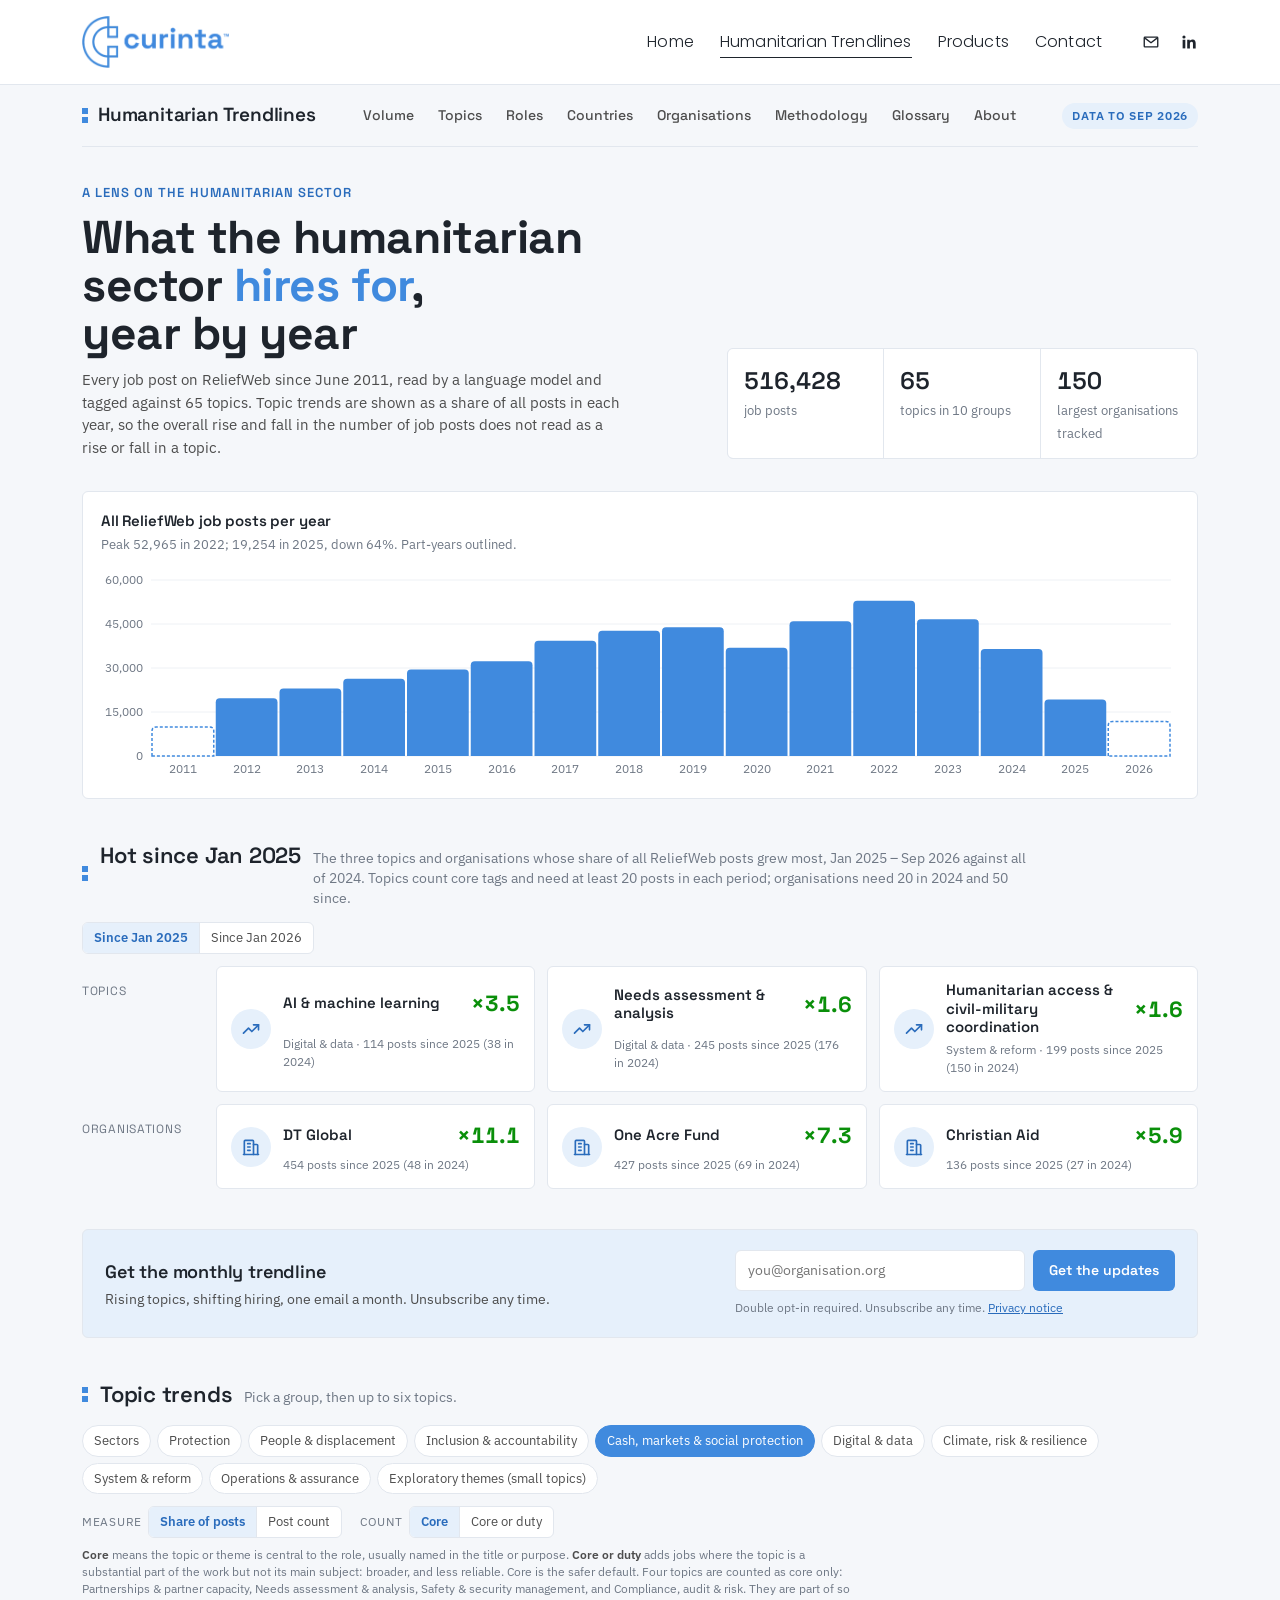
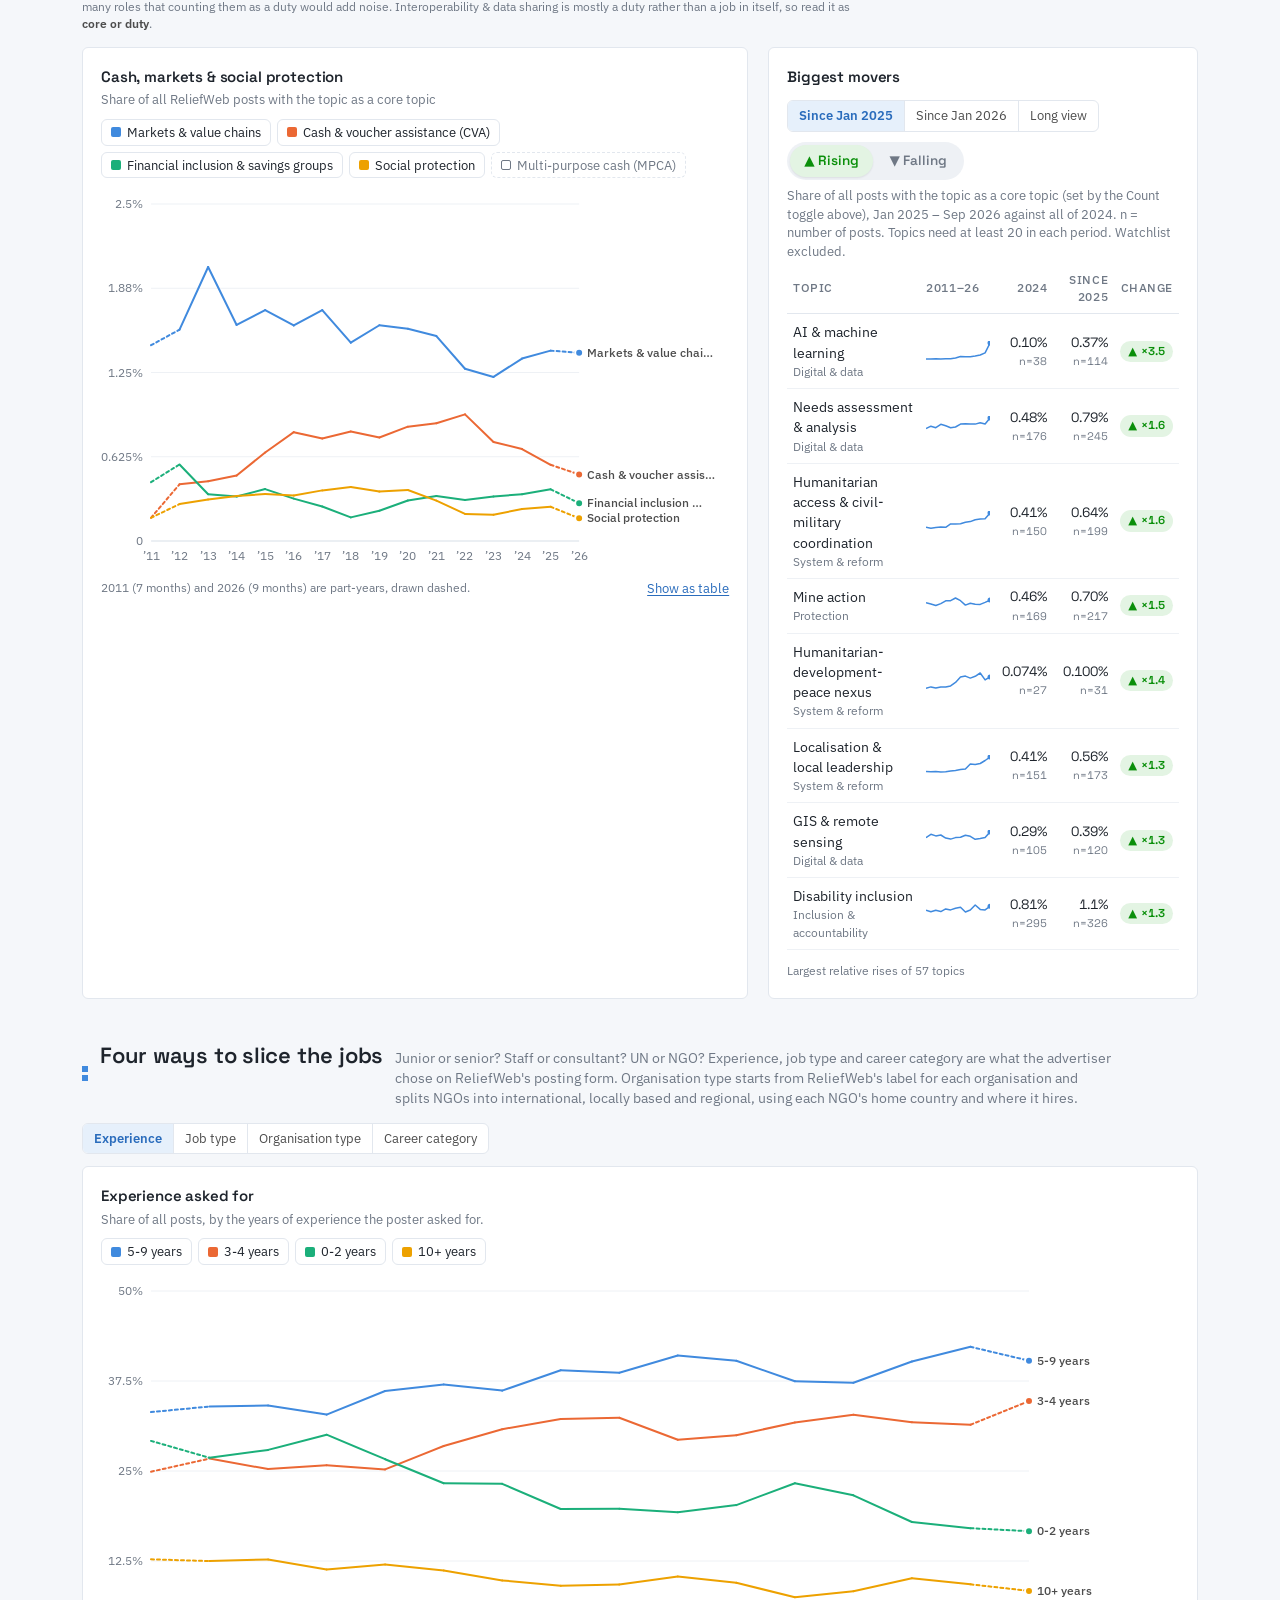
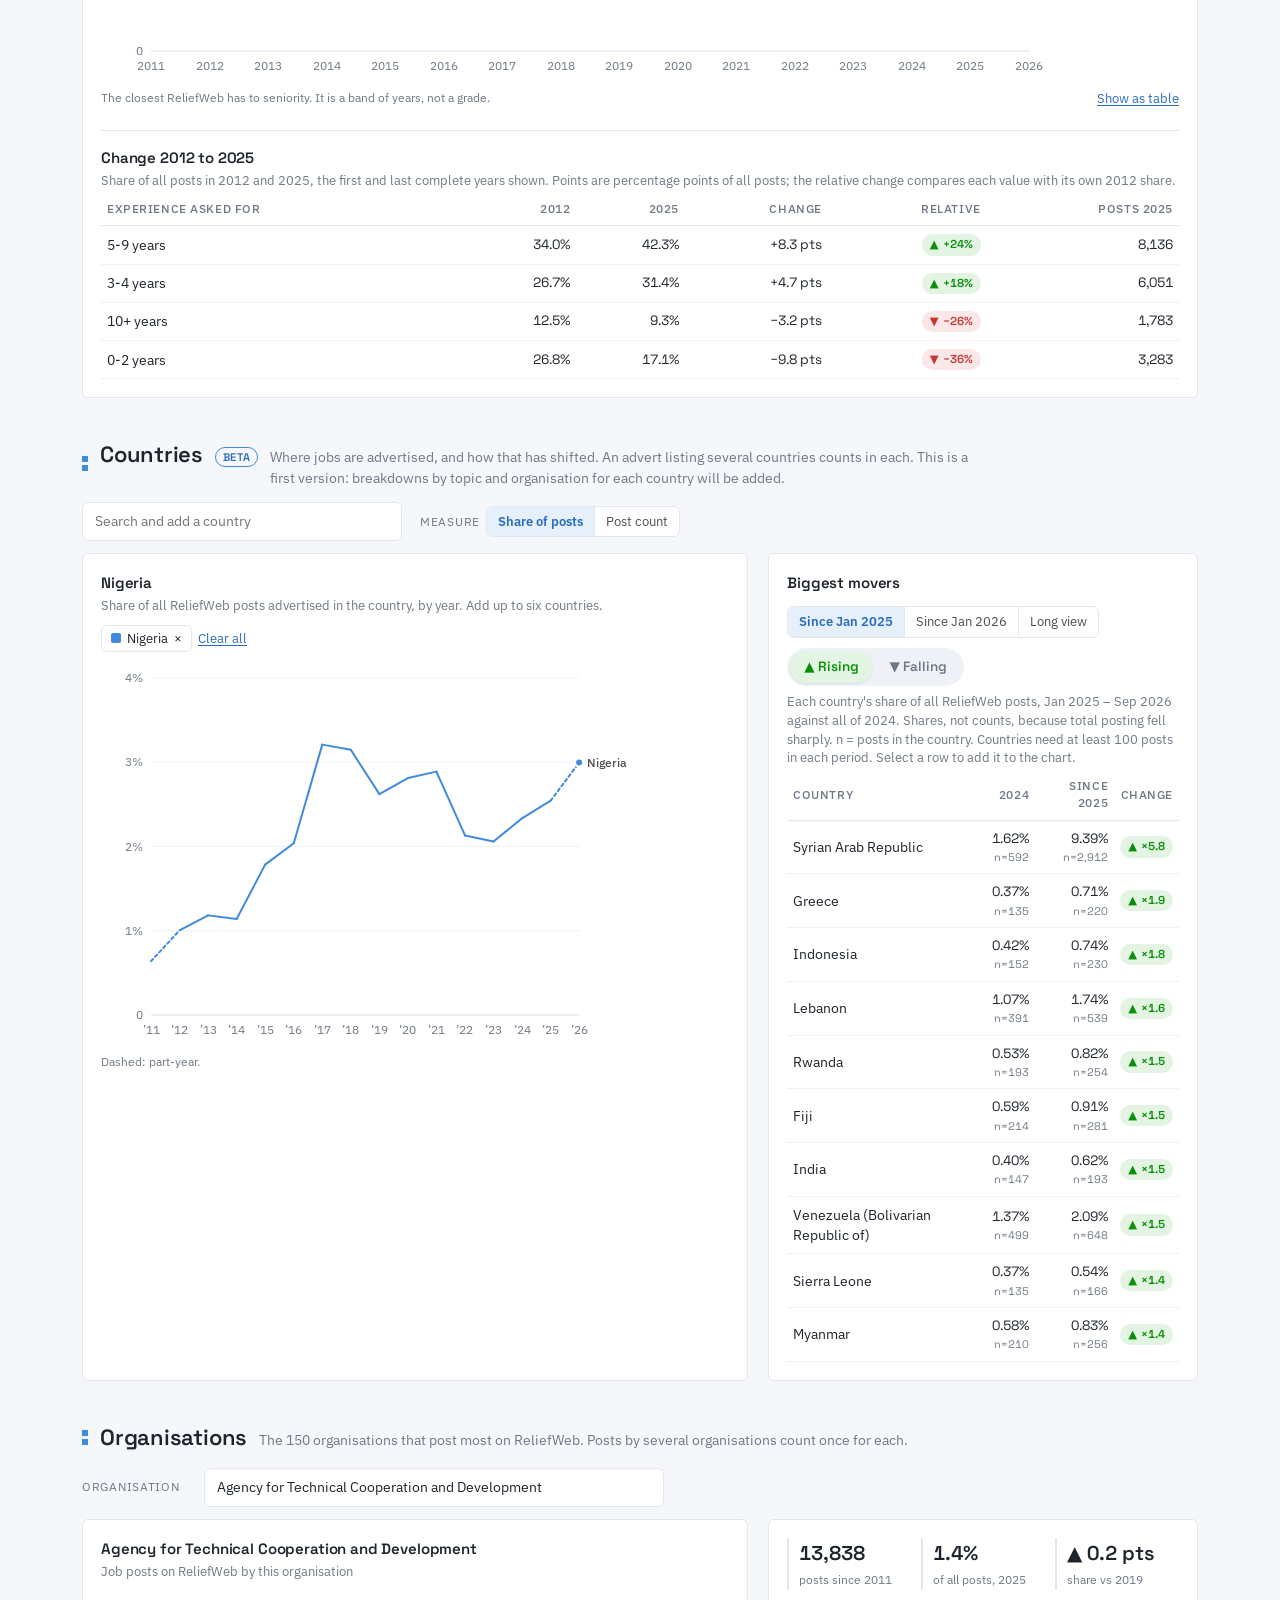
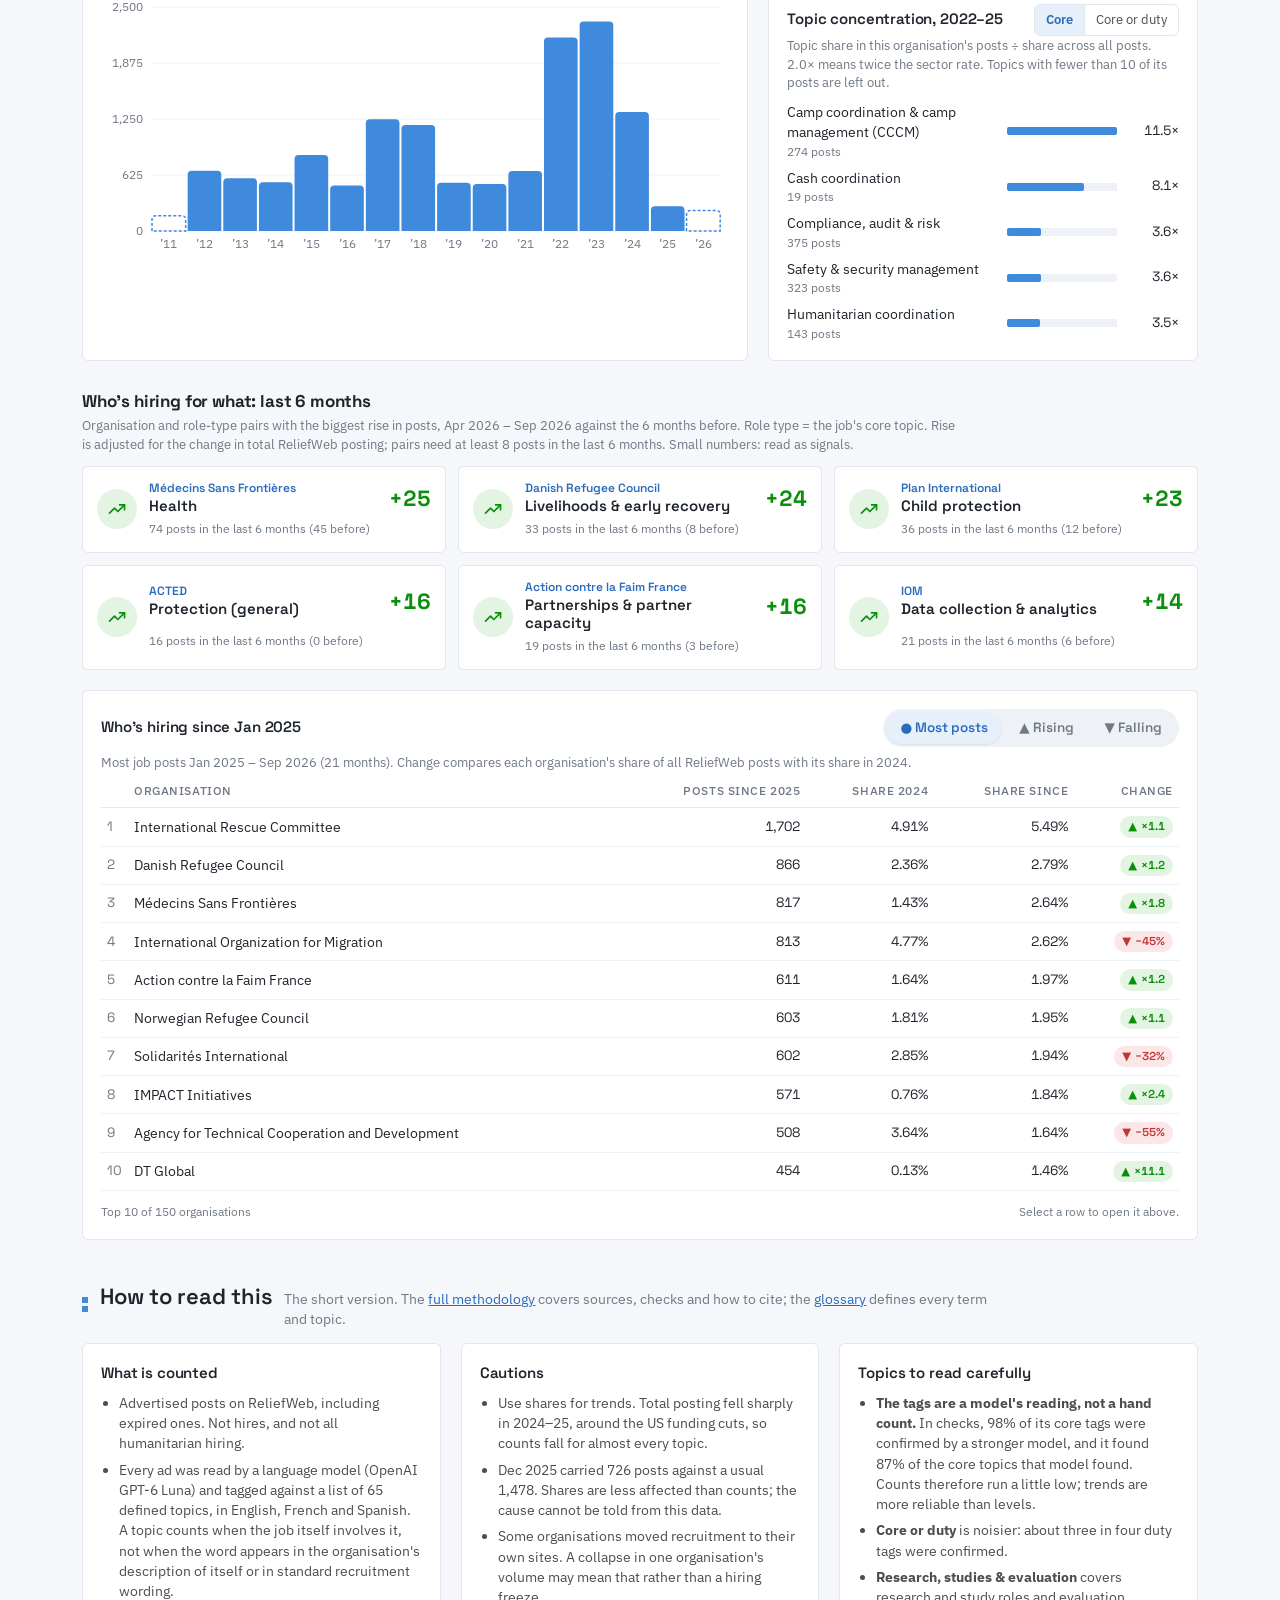
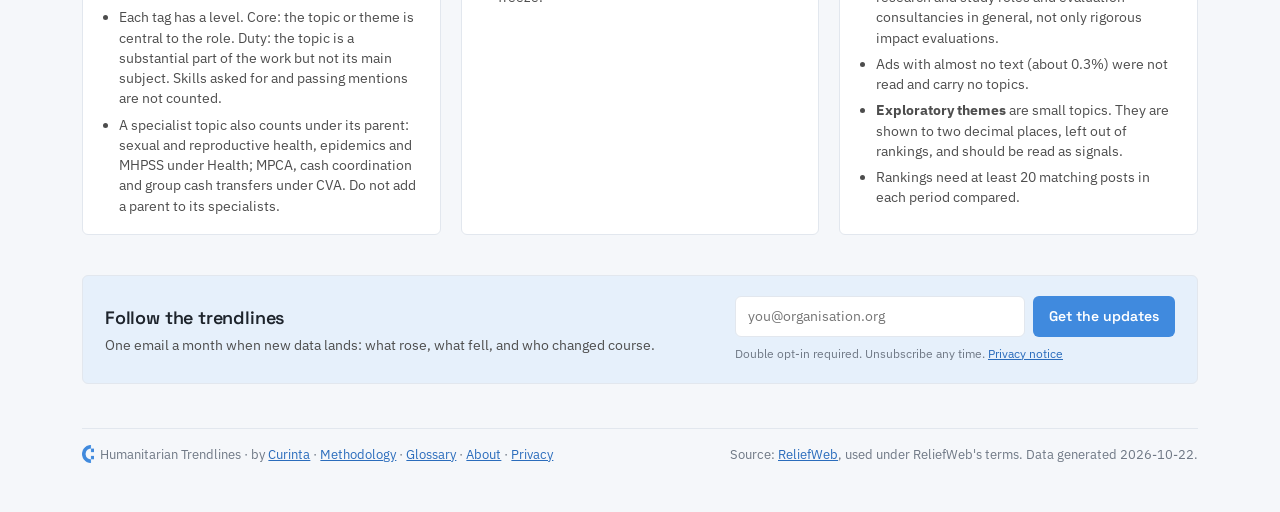
==== docs/index.html @ 29f92cd3 "Countries: searchable picker replaces dropdown" ====
<!doctype html>
<html lang="en">
<head>
<meta charset="utf-8">
<meta name="viewport" content="width=device-width,initial-scale=1,viewport-fit=cover">
<link rel="icon" type="image/png" href="[data-uri]">
<title>Humanitarian Trendlines · Curinta</title>
<meta name="description" content="A lens on the humanitarian sector: how its priorities shift over time, read from 516,000+ ReliefWeb job posts since 2011, tagged against 65 topics and tracked by organisation.">
<link rel="canonical" href="https://trendlines.curinta.com/">
<meta property="og:type" content="website">
<meta property="og:site_name" content="Curinta">
<meta property="og:url" content="https://trendlines.curinta.com/">
<meta property="og:title" content="Humanitarian Trendlines: a lens on the humanitarian sector">
<meta property="og:description" content="A lens on the humanitarian sector: how its priorities shift over time, read from 516,000+ ReliefWeb job posts since 2011, tagged against 65 topics and tracked by organisation.">
<meta property="og:image" content="https://trendlines.curinta.com/og-image.png?v=20261006-e20811">
<meta property="og:image:width" content="1200">
<meta property="og:image:height" content="627">
<meta property="og:image:alt" content="Bar chart of ReliefWeb job posts per year, 2012 to 2025, peaking at 53,000 in 2022, with 19,000 in 2025">
<meta name="twitter:card" content="summary_large_image">
<link rel="preconnect" href="https://fonts.googleapis.com">
<link rel="preconnect" href="https://fonts.gstatic.com" crossorigin>
<link rel="stylesheet" href="https://fonts.googleapis.com/css2?family=Space+Grotesk:wght@400;500;600;700&family=IBM+Plex+Sans:wght@400;500;600&family=Poppins:wght@300;400&display=swap">
<style>
/* Layout: brand bar → volume strip (all posts per year) → topic explorer (chart + movers) → organisation explorer → method & cautions. Curinta "pixel" squares mark sections. */
:root{
  --bg:#F5F7FA; --surface:#FFFFFF; --ink:#1E242C; --ink-2:#4D4D4D; --muted:#6F7885; --line:#E2E7EE; --grid:#EEF1F5;
  --accent:#408ADE; --accent-ink:#2A6CBC; --accent-soft:#E6F0FB;
  --s1:#408ADE; --s2:#eb6834; --s3:#1baf7a; --s4:#eda100; --s5:#e87ba4; --s6:#4a3aa7;
  --good:#0a8f0a; --good-soft:#E3F4E3; --bad:#c23636; --bad-soft:#FBE7E7; --warn:#a86b00; --warn-soft:#FCF1DC;
  --font-display:"Space Grotesk", "Segoe UI", system-ui, sans-serif;
  --font-body:"IBM Plex Sans", "Segoe UI", system-ui, sans-serif;
  --r:6px;
}
@media (prefers-color-scheme: dark){:root:not([data-theme="light"]){
  --bg:#0F1217; --surface:#161A21; --ink:#EEF2F7; --ink-2:#C2C8D1; --muted:#8B94A2; --line:#262C36; --grid:#1E232B;
  --accent:#4c95e6; --accent-ink:#7DB3EF; --accent-soft:#1A2A3F;
  --s1:#4c95e6; --s2:#d95926; --s3:#199e70; --s4:#c98500; --s5:#d55181; --s6:#9085e9;
  --good:#4cc24c; --good-soft:#15291A; --bad:#ec7676; --bad-soft:#2E1A1C; --warn:#e0a63a; --warn-soft:#2D2416;
  color-scheme:dark;}}
:root[data-theme="dark"]{
  --bg:#0F1217; --surface:#161A21; --ink:#EEF2F7; --ink-2:#C2C8D1; --muted:#8B94A2; --line:#262C36; --grid:#1E232B;
  --accent:#4c95e6; --accent-ink:#7DB3EF; --accent-soft:#1A2A3F;
  --s1:#4c95e6; --s2:#d95926; --s3:#199e70; --s4:#c98500; --s5:#d55181; --s6:#9085e9;
  --good:#4cc24c; --good-soft:#15291A; --bad:#ec7676; --bad-soft:#2E1A1C; --warn:#e0a63a; --warn-soft:#2D2416;
  color-scheme:dark;}

*{box-sizing:border-box}
body{margin:0;background:var(--bg);color:var(--ink);font-family:var(--font-body);font-size:15px;line-height:1.5}
.wrap{max-width:1180px;margin:0 auto;padding-inline:clamp(16px,3vw,32px);padding-block:0 48px}
h1,h2,h3{font-family:var(--font-display);text-wrap:balance;margin:0;letter-spacing:-.01em}
.num{font-family:var(--font-display);font-variant-numeric:tabular-nums}
button{font:inherit;color:inherit}
:focus-visible{outline:2px solid var(--accent);outline-offset:2px}

.brand{display:flex;align-items:center;justify-content:space-between;gap:16px;flex-wrap:wrap;padding-block:14px;border-bottom:1px solid var(--line)}
.brand img{height:42px;width:auto;display:block}
.brand nav{display:flex;gap:4px;flex-wrap:wrap}
.brand nav a{font-family:var(--font-display);font-weight:500;font-size:14px;color:var(--ink-2);text-decoration:none;padding:6px 10px;border-radius:var(--r)}
.brand nav a:hover{background:var(--accent-soft);color:var(--accent-ink)}
/* Curinta site banner: mirrors the curinta.com (Squarespace) header. Update links here if the Squarespace menu changes. */
.site{background:var(--surface);border-bottom:1px solid var(--line);position:relative;z-index:20}
.site-in{max-width:1180px;margin:0 auto;padding:16px clamp(16px,3vw,32px);display:flex;align-items:center;gap:24px}
.site-logo{display:block;flex:none}
.site-logo img{height:52px;width:auto;display:block}
.site-menu{margin-left:auto;display:flex;align-items:center;gap:40px}
.site-nav{display:flex;align-items:center;gap:26px;margin:0;padding:0;list-style:none}
.site-nav a,.site-dd>button{font-family:"Poppins","Segoe UI",system-ui,sans-serif;font-weight:300;font-size:16px;letter-spacing:.01em;color:var(--ink);text-decoration:none;background:none;border:0;padding:4px 0;cursor:pointer;line-height:1.4}
.site-nav a:hover,.site-dd>button:hover{opacity:.6}
.site-nav a[aria-current="page"]{border-bottom:1px solid currentColor}
.site-dd{position:relative}
.site-dd-menu{display:none;position:absolute;top:100%;left:50%;transform:translateX(-50%);margin:0;padding:12px 0 0;list-style:none;min-width:220px}
.site-dd-menu li{background:var(--surface);border:1px solid var(--line);border-radius:var(--r);box-shadow:0 8px 20px rgba(0,0,0,.08);padding:10px 16px;text-align:center}
.site-dd:hover .site-dd-menu,.site-dd:focus-within .site-dd-menu,.site-dd.open .site-dd-menu{display:block}
.site-social{display:flex;align-items:center;gap:20px}
.site-social a{display:block;color:var(--ink);line-height:0}
.site-social a:hover{opacity:.6}
.site-social svg{width:18px;height:18px;display:block}
.site-burger{display:none;margin-left:auto;background:none;border:0;padding:8px;cursor:pointer;color:var(--ink)}
.site-burger svg{width:26px;height:26px;display:block}
@media (max-width:900px){
  .site-logo img{height:42px}
  .site-burger{display:block}
  .site-menu{display:none;position:absolute;left:0;right:0;top:100%;background:var(--surface);border-bottom:1px solid var(--line);box-shadow:0 10px 20px rgba(0,0,0,.08);flex-direction:column;align-items:stretch;gap:18px;padding:16px 24px 24px}
  .site.open .site-menu{display:flex}
  .site-nav{flex-direction:column;align-items:flex-start;gap:14px}
  .site-nav a,.site-dd>button{font-size:20px}
  .site-dd-menu{display:block;position:static;transform:none;padding:8px 0 0 16px;min-width:0}
  .site-dd-menu li{background:none;border:0;box-shadow:none;padding:4px 0;text-align:left}
  .site-dd-menu a{font-size:17px}
}

/* Product strip under the banner */
.brand .prod{font-family:var(--font-display);font-weight:600;font-size:19px;color:var(--ink);letter-spacing:-.01em;text-decoration:none;display:flex;align-items:center;gap:10px}
.brand .prod .pix{flex:none}
.stamp{font-size:12px;font-weight:600;letter-spacing:.06em;text-transform:uppercase;color:var(--accent-ink);background:var(--accent-soft);padding:4px 10px;border-radius:999px}

.hero{display:grid;grid-template-columns:minmax(0,1.3fr) minmax(0,1fr);gap:32px;padding-block:36px 24px;align-items:end}
.hero h1{font-size:clamp(30px,4.4vw,46px);line-height:1.05;font-weight:700}
.hero h1 em{font-style:normal;color:var(--accent)}
.hero .eyebrow{margin:0 0 10px;font-family:var(--font-display);font-size:13px;font-weight:600;letter-spacing:.08em;text-transform:uppercase;color:var(--accent-ink)}
.hero p{color:var(--ink-2);max-width:60ch;margin:12px 0 0}
.facts{display:grid;grid-template-columns:repeat(3,minmax(0,1fr));gap:1px;background:var(--line);border:1px solid var(--line);border-radius:var(--r);overflow:hidden}
.facts div{background:var(--surface);padding:14px 16px}
.facts b{display:block;font-family:var(--font-display);font-size:24px;font-weight:600;font-variant-numeric:tabular-nums}
.facts span{font-size:12.5px;color:var(--muted)}

section.block{margin-top:40px}
.sec-head{display:flex;align-items:baseline;gap:12px;flex-wrap:wrap;margin-bottom:14px}
.sec-head h2{font-size:22px;font-weight:600}
.pix{display:inline-grid;grid-template-columns:6px;gap:3px;align-self:center}
.pix::before,.pix::after{content:"";width:6px;height:6px;background:var(--accent)}
.sec-head p{margin:0;color:var(--muted);font-size:13.5px;flex-basis:100%;max-width:90ch}
.sec-head p a{color:var(--accent-ink)}

.controls{display:flex;flex-wrap:wrap;gap:10px 18px;align-items:center;margin-bottom:12px}
.chips{display:flex;flex-wrap:wrap;gap:6px}
.chip{border:1px solid var(--line);background:var(--surface);padding:5px 11px;border-radius:999px;font-size:13px;cursor:pointer;color:var(--ink-2)}
.chip:hover{border-color:var(--accent)}
.chip[aria-pressed="true"]{background:var(--accent);border-color:var(--accent);color:#fff}
.tchips{display:flex;flex-wrap:wrap;gap:6px;margin-bottom:12px}
.tchip{display:inline-flex;align-items:center;gap:6px;border:1px dashed var(--line);background:transparent;padding:3px 9px;border-radius:var(--r);font-size:12.5px;cursor:pointer;color:var(--muted)}
.tchip i{width:10px;height:10px;border-radius:2px;border:1px solid var(--muted)}
.tchip[aria-pressed="true"]{border-style:solid;background:var(--surface);color:var(--ink)}
.tchip[aria-pressed="true"] i{border-color:transparent}
.tchip:disabled{cursor:not-allowed;opacity:.5}
.seg{display:inline-flex;border:1px solid var(--line);border-radius:var(--r);overflow:hidden;background:var(--surface)}
.seg button{border:0;background:transparent;padding:5px 11px;font-size:13px;cursor:pointer;color:var(--ink-2)}
.seg button+button{border-left:1px solid var(--line)}
.seg button[aria-pressed="true"]{background:var(--accent-soft);color:var(--accent-ink);font-weight:600}
.seg button:disabled{cursor:not-allowed;color:var(--muted);opacity:.6}
.ctl-label{font-size:12px;text-transform:uppercase;letter-spacing:.06em;color:var(--muted);margin-right:6px}
select{font:inherit;font-size:14px;padding:6px 10px;border:1px solid var(--line);border-radius:var(--r);background:var(--surface);color:var(--ink);max-width:100%}

.grid2{display:grid;grid-template-columns:minmax(0,1.55fr) minmax(0,1fr);gap:20px}
.panel{background:var(--surface);border:1px solid var(--line);border-radius:var(--r);padding:18px;min-width:0}
.panel h3{font-size:15px;font-weight:600;margin-bottom:2px}
.panel .sub{font-size:12.5px;color:var(--muted);margin:0 0 10px}
.chart{position:relative;width:100%}
.chart svg{display:block;width:100%;height:auto;overflow:visible}
.chart text{font-family:var(--font-body);font-size:11.5px;fill:var(--muted)}
.chart .lbl{font-size:12px;font-weight:500;fill:var(--ink-2)}
.tip{position:absolute;pointer-events:none;background:var(--surface);border:1px solid var(--line);box-shadow:0 6px 18px rgba(0,0,0,.12);border-radius:var(--r);padding:8px 10px;font-size:12.5px;min-width:160px;z-index:5}
.tip b{font-family:var(--font-display)}
.tip .row{display:flex;justify-content:space-between;gap:14px;font-variant-numeric:tabular-nums}
.tip .row i{display:inline-block;width:8px;height:8px;border-radius:50%;margin-right:6px}
.foot{display:flex;justify-content:space-between;gap:10px;flex-wrap:wrap;margin-top:12px;font-size:12px;color:var(--muted)}
.linkbtn{border:0;background:none;color:var(--accent-ink);cursor:pointer;padding:0;font-size:12.5px;text-decoration:underline;text-underline-offset:2px}

.mvhead{display:flex;justify-content:space-between;align-items:center;gap:10px;flex-wrap:wrap;margin-bottom:6px}
.dirseg{display:inline-flex;padding:3px;gap:3px;background:var(--grid);border-radius:999px}
.dirseg button{border:0;background:transparent;padding:6px 14px;border-radius:999px;font-family:var(--font-display);font-weight:600;font-size:13.5px;cursor:pointer;color:var(--muted)}
.dirseg button:hover{color:var(--ink)}
.dirseg button.up[aria-pressed="true"]{background:var(--good-soft);color:var(--good);box-shadow:0 1px 2px rgba(0,0,0,.08)}
.dirseg button.down[aria-pressed="true"]{background:var(--bad-soft);color:var(--bad);box-shadow:0 1px 2px rgba(0,0,0,.08)}
.dirseg button.top[aria-pressed="true"]{background:var(--accent-soft);color:var(--accent-ink);box-shadow:0 1px 2px rgba(0,0,0,.08)}
.orgmovers tbody tr{cursor:pointer}
.orgmovers tbody tr:hover td,.orgmovers tbody tr:focus-visible td{background:var(--accent-soft)}
.orgmovers td.rank{color:var(--muted);font-family:var(--font-display);width:2em}
.combo{position:relative;width:min(460px,100%)}
.combo input{width:100%;font:inherit;font-size:14px;padding:8px 12px;border:1px solid var(--line);border-radius:var(--r);background:var(--surface);color:var(--ink)}
.combo input:focus{border-color:var(--accent);outline:none;box-shadow:0 0 0 3px var(--accent-soft)}
.combo ul{position:absolute;z-index:20;left:0;right:0;top:calc(100% + 4px);margin:0;padding:4px;list-style:none;max-height:320px;overflow:auto;background:var(--surface);border:1px solid var(--line);border-radius:var(--r);box-shadow:0 8px 24px rgba(0,0,0,.14)}
.combo li{padding:6px 10px;border-radius:4px;cursor:pointer;font-size:14px;display:flex;justify-content:space-between;gap:12px}
.combo li small{color:var(--muted);font-variant-numeric:tabular-nums;white-space:nowrap}
.combo li[aria-selected="true"],.combo li:hover{background:var(--accent-soft);color:var(--accent-ink)}
.combo li.none{color:var(--muted);cursor:default;background:none}
.hotrow{display:grid;grid-template-columns:120px minmax(0,1fr);gap:14px;align-items:start;margin-bottom:12px}
.hotk{font-family:var(--font-display);font-size:12px;text-transform:uppercase;letter-spacing:.06em;color:var(--muted);padding-top:16px}
.cards{display:grid;grid-template-columns:repeat(3,minmax(0,1fr));gap:12px}
.card{display:grid;grid-template-columns:40px minmax(0,1fr) auto;gap:4px 12px;align-items:center;text-align:left;background:var(--surface);border:1px solid var(--line);border-radius:var(--r);padding:14px;cursor:pointer;font:inherit;color:inherit;min-width:0}
.card:hover{border-color:var(--accent)}
.card .ic{grid-row:span 2;width:40px;height:40px;border-radius:50%;background:var(--accent-soft);color:var(--accent-ink);display:grid;place-items:center}
.card .ic svg{width:20px;height:20px}
.card .nm{font-family:var(--font-display);font-weight:600;font-size:15px;line-height:1.25;min-width:0;overflow-wrap:anywhere}
.card .mt{grid-column:2/4;font-size:12px;color:var(--muted)}
.card .big{font-family:var(--font-display);font-weight:700;font-size:22px;color:var(--good);font-variant-numeric:tabular-nums;white-space:nowrap}
@media (max-width:860px){.cards{grid-template-columns:minmax(0,1fr)}.hotrow{grid-template-columns:minmax(0,1fr);gap:4px}.hotk{padding-top:0}}
.matchnote{margin:-4px 0 14px;font-size:12px;line-height:1.45;color:var(--muted);max-width:110ch}
.matchnote b{color:var(--ink-2);font-weight:600}
.rolesum{margin-top:22px;padding-top:16px;border-top:1px solid var(--line)}
.pill.flat{background:var(--grid);color:var(--muted)}
.soar{margin-top:28px}
.combos{grid-template-columns:repeat(3,minmax(0,1fr))}
.card .who{display:block;font-size:12px;font-weight:600;color:var(--accent-ink);text-transform:none;margin-bottom:1px}
.card .ic.combo{background:var(--good-soft);color:var(--good)}
.soarhead h3{font-size:17px;margin-bottom:2px}
.soarhead{margin-bottom:12px}
.soarhead .sub{margin:0;font-size:12.5px;color:var(--muted);max-width:110ch}
.movers{width:100%;border-collapse:collapse;font-size:13.5px}
.movers th{font-weight:500;font-size:11.5px;text-transform:uppercase;letter-spacing:.05em;color:var(--muted);text-align:left;padding:0 6px 8px;border-bottom:1px solid var(--line)}
.movers td{padding:8px 6px;border-bottom:1px solid var(--grid);vertical-align:middle}
.movers td.n{text-align:right;font-variant-numeric:tabular-nums;font-family:var(--font-display);white-space:nowrap}
.movers th.n{text-align:right}
.pill{display:inline-flex;align-items:center;gap:4px;font-size:11.5px;font-weight:600;padding:2px 8px;border-radius:999px;white-space:nowrap}
.pill.up{background:var(--good-soft);color:var(--good)}
.pill.down{background:var(--bad-soft);color:var(--bad)}
.flag{display:inline-block;font-size:10.5px;font-weight:600;color:var(--warn);border:1px solid currentColor;border-radius:3px;padding:0 4px;margin-left:6px;vertical-align:1px;text-transform:uppercase;letter-spacing:.04em}
.spark{display:block}
.tablewrap{overflow-x:auto}
.datatable{border-collapse:collapse;font-size:12.5px;margin-top:10px;font-variant-numeric:tabular-nums}
.datatable th,.datatable td{padding:4px 8px;border-bottom:1px solid var(--grid);text-align:right;white-space:nowrap}
.datatable th:first-child,.datatable td:first-child{text-align:left}

.orgstats{display:grid;grid-template-columns:repeat(3,minmax(0,1fr));gap:10px;margin-bottom:14px}
.orgstats div{border-left:2px solid var(--line);padding-left:10px}
.orgstats b{font-family:var(--font-display);font-size:20px;font-weight:600;font-variant-numeric:tabular-nums;display:block}
.orgstats span{font-size:12px;color:var(--muted)}
.tilt{list-style:none;margin:0;padding:0;display:grid;gap:8px}
.tilt li{display:grid;grid-template-columns:minmax(0,1fr) 110px 52px;gap:10px;align-items:center;font-size:13.5px}
.tilt small{display:block;color:var(--muted);font-size:11.5px}
.tilt .bar{height:8px;background:var(--grid);border-radius:2px;position:relative}
.tilt .bar span{position:absolute;inset:0 auto 0 0;background:var(--accent);border-radius:2px}
.empty{font-size:13px;color:var(--muted);padding:8px 0}
.note{margin-top:12px;padding:10px 12px;border-radius:var(--r);background:var(--warn-soft);color:var(--ink);font-size:13px}
.note b{color:var(--warn)}

.method{display:grid;grid-template-columns:repeat(3,minmax(0,1fr));gap:20px}
.method h3{font-size:15px;margin-bottom:8px}
.method ul{margin:0;padding-left:18px;color:var(--ink-2);font-size:13.5px;display:grid;gap:6px}
/* Monthly-update signup (posts to the MailerLite form "Trendlines signup") */
.signup{margin-top:40px;display:grid;grid-template-columns:minmax(0,1fr) minmax(0,440px);gap:14px 32px;align-items:center;background:var(--accent-soft);border:1px solid var(--line);border-radius:var(--r);padding:20px 22px}
.signup h3{font-size:18px;font-weight:600;margin-bottom:4px}
.signup p{margin:0;color:var(--ink-2);font-size:13.5px}
.signup form{display:flex;gap:8px}
.signup input[type=email]{flex:1;min-width:0;font:inherit;font-size:14px;padding:9px 12px;border:1px solid var(--line);border-radius:var(--r);background:var(--surface);color:var(--ink)}
.signup button{font-family:var(--font-display);font-weight:600;font-size:14px;padding:9px 16px;border:0;border-radius:var(--r);background:var(--accent);color:#fff;cursor:pointer;white-space:nowrap}
.signup button:hover{filter:brightness(1.08)}
.signup button[disabled]{opacity:.6;cursor:wait}
.signup .fine{font-size:12px;color:var(--muted);margin:8px 0 0}
.signup .fine a{color:var(--accent-ink)}
.signup .msg{font-size:13px;margin-top:8px}
.signup .msg:empty{display:none}
.signup .msg.ok{color:var(--good)}
.signup .msg.err{color:var(--bad)}
.signup .hp{position:absolute;left:-9999px;width:1px;height:1px;opacity:0}
.sr-only{position:absolute;width:1px;height:1px;padding:0;margin:-1px;overflow:hidden;clip:rect(0,0,0,0);border:0}
@media (max-width:760px){.signup{grid-template-columns:minmax(0,1fr)}.signup form{flex-wrap:wrap}.signup button{flex:1 0 100%}}

.colophon{margin-top:44px;padding-top:16px;border-top:1px solid var(--line);display:flex;justify-content:space-between;gap:12px;flex-wrap:wrap;font-size:12.5px;color:var(--muted)}
.colophon img{height:18px;vertical-align:-4px;margin-right:6px}
.colophon a{color:var(--accent-ink)}

@media (max-width:860px){.hero,.grid2,.method{grid-template-columns:minmax(0,1fr)}}
@media (max-width:480px){
  .facts{grid-template-columns:minmax(0,1fr)}
  .orgstats{grid-template-columns:minmax(0,1fr) minmax(0,1fr)}
  .tilt li{grid-template-columns:minmax(0,1fr) 64px 48px}
  .movers .hide-sm{display:none}
}
.nn{font-size:11px;color:var(--muted);font-weight:400}
.beta{font-size:11px;font-weight:600;letter-spacing:.06em;text-transform:uppercase;vertical-align:middle;padding:2px 7px;border-radius:999px;border:1px solid var(--accent);color:var(--accent-ink,var(--accent));margin-left:6px}
</style>
</head>
<body>
<header class="site" id="site">
  <div class="site-in">
    <a class="site-logo" href="https://www.curinta.com/"><img src="curinta-logo.png" alt="Curinta" width="317" height="112"></a>
    <button class="site-burger" type="button" aria-label="Menu" aria-expanded="false" aria-controls="siteMenu"><svg viewBox="0 0 24 24" fill="none" stroke="currentColor" stroke-width="1.6" stroke-linecap="round" aria-hidden="true"><path d="M4 7h16M4 12h16M4 17h16"/></svg></button>
    <div class="site-menu" id="siteMenu">
      <ul class="site-nav">
        <li><a href="https://www.curinta.com/">Home</a></li>
        <li><a href="https://trendlines.curinta.com/" aria-current="page">Humanitarian Trendlines</a></li>
        <li class="site-dd"><button type="button" aria-haspopup="true" aria-expanded="false">Products</button>
          <ul class="site-dd-menu"><li><a href="https://www.curinta.com/consultancy-services">Consultancy services</a></li></ul></li>
        <li><a href="https://www.curinta.com/contact">Contact</a></li>
      </ul>
      <div class="site-social">
        <a href="mailto:rorycrew@curinta.com" aria-label="Email Curinta"><svg viewBox="0 0 24 24" fill="none" stroke="currentColor" stroke-width="1.8" stroke-linejoin="round" aria-hidden="true"><rect x="3" y="5.5" width="18" height="13" rx="1"/><path d="M3.5 6.5 12 13l8.5-6.5"/></svg></a>
        <a href="https://www.linkedin.com/company/curinta" aria-label="Curinta on LinkedIn" target="_blank" rel="noopener"><svg viewBox="0 0 24 24" fill="currentColor" aria-hidden="true"><rect x="3.5" y="9" width="3.6" height="11.5"/><circle cx="5.3" cy="5.3" r="2.1"/><path d="M9.6 9h3.4v1.6c.5-.9 1.7-1.9 3.6-1.9 3.6 0 4.3 2.3 4.3 5.4v6.4h-3.6v-5.7c0-1.4 0-3.1-1.9-3.1s-2.2 1.5-2.2 3v5.8H9.6z"/></svg></a>
      </div>
    </div>
  </div>
</header>



<div class="wrap">
  <header class="brand">
    <a class="prod" href="#"><span class="pix" aria-hidden="true"></span>Humanitarian Trendlines</a>
    <nav aria-label="Sections"><a href="#volume">Volume</a><a href="#topics">Topics</a><a href="#roles">Roles</a><a href="#countries">Countries</a><a href="#orgs">Organisations</a><a href="methodology.html">Methodology</a><a href="glossary.html">Glossary</a><a href="about.html">About</a></nav>
    <span class="stamp" id="stamp">Data to Sep 2026</span>
  </header>

  <div class="hero">
    <div>
      <p class="eyebrow">A lens on the humanitarian sector</p>
      <h1>What the humanitarian sector <em>hires for</em>, year by year</h1>
      <p>Every job post on ReliefWeb since <span id="hStart">2011</span>, read by a language model and tagged against <span id="hTopics">65</span> topics. Topic trends are shown as a share of all posts in each year, so the overall rise and fall in the number of job posts does not read as a rise or fall in a topic.</p>
    </div>
    <div class="facts" aria-label="Dataset summary">
      <div><b id="fJobs">–</b><span>job posts</span></div>
      <div><b id="fTopics">–</b><span id="fGroups">topics</span></div>
      <div><b id="fOrgs">–</b><span>largest organisations tracked</span></div>
    </div>
  </div>

  <section class="block" id="volume" style="margin-top:8px">
    <div class="panel">
      <h3>All ReliefWeb job posts per year</h3>
      <p class="sub" id="volSub"></p>
      <div class="chart" id="volChart"></div>
    </div>
  </section>

  <section class="block" id="hot">
    <div class="sec-head"><span class="pix" aria-hidden="true"></span><h2>Hot <span class="recLab">since Jan 2025</span></h2>
      <p id="hotSub"></p></div>
    <div class="controls"><span class="seg" id="recSeg" aria-label="Period"><button type="button" data-r="2025-01">Since Jan 2025</button><button type="button" data-r="2026-01">Since Jan 2026</button></span></div>
    <div class="hotrow"><span class="hotk">Topics</span><div class="cards" id="hotTopics"></div></div>
    <div class="hotrow"><span class="hotk">Organisations</span><div class="cards" id="hotOrgs"></div></div>
  </section>

  <aside class="signup" aria-labelledby="suTitle1">
    <div><h3 id="suTitle1">Get the monthly trendline</h3><p>Rising topics, shifting hiring, one email a month. Unsubscribe any time.</p></div>
    <div>
      <form class="signup-form" novalidate>
        <label class="sr-only" for="suEmail1">Email address</label>
        <input id="suEmail1" type="email" name="email" placeholder="you@organisation.org" autocomplete="email" required>
        <input class="hp" type="text" name="website" tabindex="-1" autocomplete="off" aria-hidden="true">
        <button type="submit">Get the updates</button>
      </form>
      <p class="fine">Double opt-in required. Unsubscribe any time. <a href="https://www.curinta.com/privacy">Privacy notice</a></p>
      <p class="msg" role="status" aria-live="polite"></p>
    </div>
  </aside>

  <section class="block" id="topics">
    <div class="sec-head"><span class="pix" aria-hidden="true"></span><h2>Topic trends</h2>
      <p>Pick a group, then up to six topics.</p></div>
    <div class="controls"><div class="chips" id="groupChips" role="group" aria-label="Topic group"></div></div>
    <div class="controls">
      <span><span class="ctl-label">Measure</span><span class="seg" id="measureSeg">
        <button type="button" data-v="share">Share of posts</button><button type="button" data-v="count">Post count</button></span></span>
      <span><span class="ctl-label">Count</span><span class="seg" id="metricSeg">
        <button type="button" data-v="ti">Core</button><button type="button" data-v="an">Core or duty</button></span></span>
    </div>
    <p class="matchnote"><b>Core</b> means the topic or theme is central to the role, usually named in the title or purpose. <b>Core or duty</b> adds jobs where the topic is a substantial part of the work but not its main subject: broader, and less reliable. Core is the safer default. Four topics are counted as core only: Partnerships &amp; partner capacity, Needs assessment &amp; analysis, Safety &amp; security management, and Compliance, audit &amp; risk. They are part of so many roles that counting them as a duty would add noise. Interoperability &amp; data sharing is mostly a duty rather than a job in itself, so read it as <b>core or duty</b>.</p>
    <div class="grid2">
      <div class="panel">
        <h3 id="trendTitle"></h3>
        <p class="sub" id="trendSub"></p>
        <div class="tchips" id="topicChips" role="group" aria-label="Topics shown"></div>
        <div class="chart" id="trendChart"></div>
        <div class="foot"><span id="partNote">Part-years are drawn dashed.</span><button class="linkbtn" id="tableToggle" type="button">Show as table</button></div>
        <div class="tablewrap" id="trendTable" hidden></div>
      </div>
      <div class="panel">
        <div class="mvhead"><h3>Biggest movers</h3>
          <span class="seg" id="mpSeg" aria-label="Period"><button type="button" data-v="recent" data-r="2025-01">Since Jan 2025</button><button type="button" data-v="recent" data-r="2026-01">Since Jan 2026</button><button type="button" data-v="long" id="mpLong">Long view</button></span>
          <div class="dirseg" id="dirSeg" role="tablist" aria-label="Direction">
            <button type="button" role="tab" data-v="up" class="up"><span aria-hidden="true">▲</span> Rising</button><button type="button" role="tab" data-v="down" class="down"><span aria-hidden="true">▼</span> Falling</button>
          </div></div>
        <p class="sub" id="moverSub"></p>
        <div class="tablewrap"><table class="movers" id="movers"></table></div>
        <div class="foot"><span id="moverNote"></span></div>
      </div>
    </div>
  </section>

  <section class="block" id="roles">
    <div class="sec-head"><span class="pix" aria-hidden="true"></span><h2>Four ways to slice the jobs</h2>
      <p>Junior or senior? Staff or consultant? UN or NGO? Experience, job type and career category are what the advertiser chose on ReliefWeb's posting form. Organisation type starts from ReliefWeb's label for each organisation and splits NGOs into international, locally based and regional, using each NGO's home country and where it hires.</p></div>
    <div class="controls">
      <span class="seg" id="roleSeg" aria-label="Field">
        <button type="button" data-v="experience">Experience</button><button type="button" data-v="job_type">Job type</button><button type="button" data-v="org_type">Organisation type</button><button type="button" data-v="career_category">Career category</button></span>
    </div>
    <div class="panel">
      <h3 id="roleTitle"></h3>
      <p class="sub" id="roleSub"></p>
      <div class="tchips" id="roleChips" role="group" aria-label="Values shown"></div>
      <div class="chart" id="roleChart"></div>
      <div class="foot"><span id="roleNote"></span><button class="linkbtn" id="roleTableToggle" type="button">Show as table</button></div>
      <div class="tablewrap" id="roleTable" hidden></div>
      <div class="rolesum">
        <h3 id="roleSumTitle"></h3>
        <p class="sub" id="roleSumSub"></p>
        <div class="tablewrap"><table class="movers" id="roleSum"></table></div>
      </div>
    </div>
  </section>

  <section class="block" id="countries">
    <div class="sec-head"><span class="pix" aria-hidden="true"></span><h2>Countries <span class="beta">Beta</span></h2>
      <p>Where jobs are advertised, and how that has shifted. An advert listing several countries counts in each. This is a first version: breakdowns by topic and organisation for each country will be added.</p></div>
    <div class="controls">
      <div class="combo" style="width:min(320px,100%)"><label class="sr-only" for="ctySearch">Add a country</label>
        <input id="ctySearch" type="search" autocomplete="off" spellcheck="false" placeholder="Search and add a country" role="combobox" aria-expanded="false" aria-controls="ctyList" aria-autocomplete="list">
        <ul id="ctyList" role="listbox" hidden></ul></div>
      <span><span class="ctl-label">Measure</span><span class="seg" id="ctyMeasure"><button type="button" data-v="share">Share of posts</button><button type="button" data-v="count">Post count</button></span></span>
    </div>
    <div class="grid2">
      <div class="panel">
        <h3 id="ctyTitle"></h3>
        <p class="sub" id="ctySub"></p>
        <div class="tchips" id="ctyChips" role="group" aria-label="Countries shown"></div>
        <div class="chart" id="ctyChart"></div>
        <div class="foot"><span id="ctyNote"></span></div>
      </div>
      <div class="panel">
        <div class="mvhead"><h3>Biggest movers</h3>
          <span class="seg" id="ctyPer" aria-label="Period"><button type="button" data-v="2025-01">Since Jan 2025</button><button type="button" data-v="2026-01">Since Jan 2026</button><button type="button" data-v="long">Long view</button></span>
          <div class="dirseg" id="ctyDir" role="tablist" aria-label="Direction">
            <button type="button" role="tab" data-v="up" class="up"><span aria-hidden="true">▲</span> Rising</button><button type="button" role="tab" data-v="down" class="down"><span aria-hidden="true">▼</span> Falling</button>
          </div></div>
        <p class="sub" id="ctyRankSub"></p>
        <div class="tablewrap"><table class="movers" id="ctyRank"></table></div>
      </div>
    </div>
  </section>

  <section class="block" id="orgs">
    <div class="sec-head"><span class="pix" aria-hidden="true"></span><h2>Organisations</h2>
      <p>The <span id="nOrgs">150</span> organisations that post most on ReliefWeb. Posts by several organisations count once for each.</p></div>
    <div class="controls">
      <label class="ctl-label" for="orgSearch">Organisation</label>
      <div class="combo" id="orgCombo">
        <input id="orgSearch" type="search" autocomplete="off" spellcheck="false" placeholder="Search organisations" role="combobox" aria-expanded="false" aria-controls="orgList" aria-autocomplete="list">
        <ul id="orgList" role="listbox" hidden></ul>
      </div>
    </div>
    <div class="grid2">
      <div class="panel">
        <h3 id="orgTitle"></h3>
        <p class="sub">Job posts on ReliefWeb by this organisation</p>
        <div class="chart" id="orgChart"></div>
        <div class="note" id="orgNote" hidden></div>
      </div>
      <div class="panel">
        <div class="orgstats" id="orgStats"></div>
        <div style="display:flex;justify-content:space-between;align-items:baseline;gap:10px;flex-wrap:wrap">
          <h3>Topic concentration, <span class="p2lab">recent</span></h3>
          <span class="seg" id="tiltSeg"><button type="button" data-v="tt">Core</button><button type="button" data-v="ta">Core or duty</button></span>
        </div>
        <p class="sub">Topic share in this organisation's posts ÷ share across all posts. 2.0× means twice the sector rate. Topics with fewer than 10 of its posts are left out.</p>
        <ul class="tilt" id="tilt"></ul>
      </div>
    </div>
    <div class="soar">
      <div class="soarhead"><h3>Who's hiring for what: last 6 months</h3><p class="sub" id="soarSub"></p></div>
      <div class="cards combos" id="combos"></div>
    </div>
    <div class="panel" style="margin-top:20px">
      <div class="mvhead"><h3>Who's hiring <span id="omRecentLab">since 2025</span></h3>
        <div class="dirseg" id="orgDirSeg" role="tablist" aria-label="Ranking">
          <button type="button" role="tab" data-v="top" class="top"><span aria-hidden="true">●</span> Most posts</button><button type="button" role="tab" data-v="up" class="up"><span aria-hidden="true">▲</span> Rising</button><button type="button" role="tab" data-v="down" class="down"><span aria-hidden="true">▼</span> Falling</button>
        </div></div>
      <p class="sub" id="omSub"></p>
      <div class="tablewrap"><table class="movers orgmovers" id="orgMovers"></table></div>
      <div class="foot"><span id="omNote"></span><span>Select a row to open it above.</span></div>
    </div>
  </section>

  <section class="block" id="method">
    <div class="sec-head"><span class="pix" aria-hidden="true"></span><h2>How to read this</h2><p>The short version. The <a href="methodology.html">full methodology</a> covers sources, checks and how to cite; the <a href="glossary.html">glossary</a> defines every term and topic.</p></div>
    <div class="method">
      <div class="panel">
        <h3>What is counted</h3>
        <ul>
          <li>Advertised posts on ReliefWeb, including expired ones. Not hires, and not all humanitarian hiring.</li>
          <li>Every ad was read by a language model (OpenAI GPT-6 Luna) and tagged against a list of 65 defined topics, in English, French and Spanish. A topic counts when the job itself involves it, not when the word appears in the organisation's description of itself or in standard recruitment wording.</li>
          <li>Each tag has a level. Core: the topic or theme is central to the role. Duty: the topic is a substantial part of the work but not its main subject. Skills asked for and passing mentions are not counted.</li>
          <li>A specialist topic also counts under its parent: sexual and reproductive health, epidemics and MHPSS under Health; MPCA, cash coordination and group cash transfers under CVA. Do not add a parent to its specialists.</li>
        </ul>
      </div>
      <div class="panel">
        <h3>Cautions</h3>
        <ul>
          <li>Use shares for trends. Total posting fell sharply in 2024–25, around the US funding cuts, so counts fall for almost every topic.</li>
          <li id="gapNote">Unusually quiet months are flagged in the data. The cause cannot be told from this data.</li>
          <li>Some organisations moved recruitment to their own sites. A collapse in one organisation's volume may mean that rather than a hiring freeze.</li>
        </ul>
      </div>
      <div class="panel">
        <h3>Topics to read carefully</h3>
        <ul>
          <li><b>The tags are a model's reading, not a hand count.</b> In checks, 98% of its core tags were confirmed by a stronger model, and it found 87% of the core topics that model found. Counts therefore run a little low; trends are more reliable than levels.</li>
          <li><b>Core or duty</b> is noisier: about three in four duty tags were confirmed.</li>
          <li><b>Research, studies &amp; evaluation</b> covers research and study roles and evaluation consultancies in general, not only rigorous impact evaluations.</li>
          <li>Ads with almost no text (about 0.3%) were not read and carry no topics.</li>
          <li><b>Exploratory themes</b> are small topics. They are shown to two decimal places, left out of rankings, and should be read as signals.</li>
          <li>Rankings need at least 20 matching posts in each period compared.</li>
        </ul>
      </div>
    </div>
  </section>

  <aside class="signup" aria-labelledby="suTitle2">
    <div><h3 id="suTitle2">Follow the trendlines</h3><p>One email a month when new data lands: what rose, what fell, and who changed course.</p></div>
    <div>
      <form class="signup-form" novalidate>
        <label class="sr-only" for="suEmail2">Email address</label>
        <input id="suEmail2" type="email" name="email" placeholder="you@organisation.org" autocomplete="email" required>
        <input class="hp" type="text" name="website" tabindex="-1" autocomplete="off" aria-hidden="true">
        <button type="submit">Get the updates</button>
      </form>
      <p class="fine">Double opt-in required. Unsubscribe any time. <a href="https://www.curinta.com/privacy">Privacy notice</a></p>
      <p class="msg" role="status" aria-live="polite"></p>
    </div>
  </aside>

  <footer class="colophon">
    <span><img src="[data-uri]" alt="">Humanitarian Trendlines · by <a href="https://www.curinta.com/">Curinta</a> · <a href="methodology.html">Methodology</a> · <a href="glossary.html">Glossary</a> · <a href="about.html">About</a> · <a href="https://www.curinta.com/privacy">Privacy</a></span>
    <span>Source: <a href="https://reliefweb.int/jobs">ReliefWeb</a>, used under ReliefWeb's terms. <span id="genDate"></span></span>
  </footer>
</div>

<script src="data/data.js"></script>
<script>
(function(){
const RD=window.RW_DATA;
if(!RD){document.querySelector(".wrap").insertAdjacentHTML("afterbegin",'<p class="note" style="margin-top:20px"><b>No data found.</b> This page reads data/data.js. Run <code>python export.py</code> in the project folder, then reload.</p>');return;}
const D=adapt(RD), Y=D.years, T=D.total, M=D.months;
const PART=Y.map((y,i)=>M[i]<12);
const MON=["Jan","Feb","Mar","Apr","May","Jun","Jul","Aug","Sep","Oct","Nov","Dec"];
const REVIEW=new Set(["Health","Partnerships & capacity strengthening","Protection (general)","Resilience"]);
const EVENTS={"Cross-cutting & inclusion":{year:2018,label:"2018 · Oxfam Haiti"},"Donors & funding":{year:2025,label:"2025 · US funding cuts"}};
const LAST=Y.filter((y,i)=>M[i]===12).pop();
const P2=[LAST-3,LAST],P1=[LAST-10,LAST-7];
const pLab=p=>p[0]+"–"+String(p[1]).slice(2), pShort=p=>String(p[0]).slice(2)+"–"+String(p[1]).slice(2);
document.querySelectorAll(".p2lab").forEach(e=>e.textContent=pLab(P2));
let RECENT_START="2025-01";
const MO=D.mo.months;let rs,len,bs,BY,totRecent,totBase,R0,R1,B0,B1;
const mLab=m=>MON[+m.slice(5)-1]+" "+m.slice(0,4);
const sumM=(a,i,j)=>{let s=0;for(let k=i;k<j;k++)s+=a[k];return s;};
/* recent window: RECENT_START (a January) to the latest month, against the whole previous calendar year */
function setWindow(start){RECENT_START=start;rs=Math.max(0,MO.indexOf(start));len=MO.length-rs;bs=Math.max(0,rs-12);BY=MO[bs].slice(0,4);
  totRecent=sumM(D.mo.total,rs,MO.length);totBase=sumM(D.mo.total,bs,rs);
  R0=mLab(MO[rs]);R1=mLab(MO[MO.length-1]);B0=mLab(MO[bs]);B1=mLab(MO[rs-1]);
  document.querySelectorAll("h2 .recLab").forEach(e=>e.textContent="since "+R0);
  for(const o of D.orgs){o.rec=sumM(o.m,rs,MO.length);o.base=sumM(o.m,bs,rs);o.shR=100*o.rec/totRecent;o.shB=100*o.base/totBase;o.ratio=o.base?o.shR/o.shB:Infinity;}
  document.querySelectorAll("#recSeg button").forEach(b=>b.setAttribute("aria-pressed",b.dataset.r===start));}
document.getElementById("mpLong").textContent="Long view";
/* topic change since the recent start: share of posts, recent window vs same length before */
function topicRecent(t,k){const a=sumM(t[k==="ti"?"mti":"man"],bs,rs),b=sumM(t[k==="ti"?"mti":"man"],rs,MO.length);return {nA:a,nB:b,a:100*a/totBase,b:100*b/totRecent};}
const GROUPS=[];const byG={};
D.topics.forEach(t=>{if(!byG[t.g]){byG[t.g]=[];GROUPS.push(t.g);}byG[t.g].push(t);});
const isWatch=g=>g.startsWith("Exploratory")||g.startsWith("Watch");
GROUPS.sort((a,b)=>(isWatch(a)?1:0)-(isWatch(b)?1:0));
const css=v=>getComputedStyle(document.documentElement).getPropertyValue(v).trim();
const SLOTS=["--s1","--s2","--s3","--s4","--s5","--s6"];
const fmtN=v=>Math.round(v).toLocaleString("en-GB");
const fmtS=v=>v>=1?v.toFixed(1)+"%":v>=0.1?v.toFixed(2)+"%":v.toFixed(3)+"%";
const yi=y=>Y.indexOf(y);
function sumR(a,p){let s=0;for(let y=p[0];y<=p[1];y++)s+=a[yi(y)];return s;}
function share(t,k,p){return 100*sumR(t[k],p)/sumR(T,p);}
function niceMax(m){if(m<=0)return 1;const p=Math.pow(10,Math.floor(Math.log10(m)));const n=m/p;for(const c of [1,2,2.5,3,4,5,6,8,10])if(n<=c)return c*p;return 10*p;}
const NS="http://www.w3.org/2000/svg";
function el(tag,a,parent){const e=document.createElementNS(NS,tag);for(const k in a)e.setAttribute(k,a[k]);if(parent)parent.appendChild(e);return e;}
const yLab=(i,W)=>W<900?"’"+String(Y[i]).slice(2):String(Y[i]);
const showTick=(i,W)=>W>=560||i%2===0;

/* state */
function defaultSel(g){return byG[g].slice().sort((a,b)=>sumR(b.ti,P2)-sumR(a.ti,P2)).slice(0,isWatch(g)?5:4).map(t=>t.t);}
let st={g:GROUPS.indexOf("Cash, markets & social protection"),measure:"share",metric:"ti",sel:{},table:false,falling:false,org:0,tilt:"tt"};
if(st.g<0)st.g=0;
try{const s=JSON.parse(localStorage.getItem("tv3")||"{}");Object.assign(st,s.st||{});st.table=false;}catch(e){}
function save(){try{localStorage.setItem("tv3",JSON.stringify({st:{g:st.g,measure:st.measure,metric:st.metric,sel:st.sel,org:st.org,orgSet:st.orgSet,role:st.role,rsel:st.rsel,rselV:st.rselV,mp:st.mp,omMode:st.omMode,tilt:st.tilt,rec:st.rec,ctySel:st.ctySel,ctyM:st.ctyM,ctyP:st.ctyP,ctyDown:st.ctyDown}}));}catch(e){}}
function selOf(g){let s=st.sel[g];if(!s||!s.length||s.some(x=>!x||!byG[g].some(t=>t.t===x)&&x!==null))s=st.sel[g]=defaultSel(g).map(x=>x);return s;}
/* selection stored as slot array: index = colour slot */
function slotsOf(g){let s=st.sel[g];if(!Array.isArray(s)||s.length!==6){const d=defaultSel(g);s=st.sel[g]=[0,1,2,3,4,5].map(i=>d[i]||null);}return s;}

/* header facts */
document.getElementById("fJobs").textContent=fmtN(D.meta.total_jobs);
const nG=new Set(D.topics.map(t=>t.g)).size;
document.getElementById("fTopics").textContent=D.topics.length;document.getElementById("hTopics").textContent=D.topics.length;
document.getElementById("fGroups").textContent="topics in "+nG+" groups";
document.getElementById("fOrgs").textContent=D.orgs.length;document.getElementById("nOrgs").textContent=D.orgs.length;
const fm=D.meta.first_month.split("-");document.getElementById("hStart").textContent=["January","February","March","April","May","June","July","August","September","October","November","December"][+fm[1]-1]+" "+fm[0];
document.getElementById("partNote").textContent=Y.map((y,i)=>PART[i]?`${y} (${M[i]} months)`:null).filter(Boolean).join(" and ")+" "+(PART.filter(Boolean).length>1?"are part-years":"is a part-year")+", drawn dashed.";
const gaps=D.meta.possible_gaps||[];if(gaps.length)document.getElementById("gapNote").textContent=gaps.map(g=>`${MON[+g.month.slice(5)-1]} ${g.month.slice(0,4)} carried ${fmtN(g.jobs)} posts against a usual ${fmtN(g.neighbour_median)}.`).join(" ")+" Shares are less affected than counts; the cause cannot be told from this data.";
const lm=D.meta.last_month.split("-");
document.getElementById("stamp").textContent="Data to "+MON[+lm[1]-1]+" "+lm[0];
document.getElementById("genDate").textContent="Data generated "+D.meta.generated+".";

/* generic tooltip placement */
function placeTip(tip,svg,W,H,x,y){const r=svg.getBoundingClientRect();tip.hidden=false;const px=x*r.width/W,tw=tip.offsetWidth;let l=px+12;if(l+tw>r.width)l=px-tw-12;tip.style.left=Math.max(0,l)+"px";tip.style.top=Math.max(0,y*r.height/H-tip.offsetHeight/2)+"px";}

/* bar chart (volume + org) */
function bars(host,vals,opts){
  host.innerHTML="";const W=Math.max(300,host.clientWidth),H=opts.h(W);const m={t:16,r:8,b:24,l:50};
  const svg=el("svg",{viewBox:`0 0 ${W} ${H}`,role:"img","aria-label":opts.aria},host);
  const max=niceMax(Math.max(...vals,1));const y=v=>H-m.b-(H-m.t-m.b)*v/max;const bw=(W-m.l-m.r)/vals.length;
  for(let k=0;k<=4;k++){const v=max*k/4;el("line",{x1:m.l,x2:W-m.r,y1:y(v),y2:y(v),stroke:css("--grid")},svg);el("text",{x:m.l-8,y:y(v)+4,"text-anchor":"end"},svg).textContent=fmtN(v);}
  const tip=document.createElement("div");tip.className="tip";tip.hidden=true;host.appendChild(tip);
  const col=css("--accent"),surf=css("--surface");
  vals.forEach((v,i)=>{const x=m.l+i*bw+1,w=Math.max(1,bw-2),top=y(v),h=H-m.b-top,r=Math.max(0,Math.min(4,w/2,h));
    const d=`M${x},${H-m.b}V${top+r}Q${x},${top} ${x+r},${top}H${x+w-r}Q${x+w},${top} ${x+w},${top+r}V${H-m.b}Z`;
    if(PART[i])el("path",{d,fill:surf,stroke:col,"stroke-width":1.5,"stroke-dasharray":"3 2"},svg);else el("path",{d,fill:col},svg);
    if(showTick(i,W))el("text",{x:x+w/2,y:H-7,"text-anchor":"middle"},svg).textContent=yLab(i,W);
    const hit=el("rect",{x:m.l+i*bw,y:m.t,width:bw,height:H-m.t-m.b,fill:"transparent"},svg);
    const show=()=>{tip.innerHTML=opts.tip(i);placeTip(tip,svg,W,H,x+w/2,Math.max(top,m.t+30));};
    hit.addEventListener("pointerenter",show);hit.addEventListener("pointerdown",show);hit.addEventListener("pointerleave",()=>tip.hidden=true);});
  if(opts.annot)opts.annot.forEach(a=>{const i=yi(a.year);if(i<0)return;const x=m.l+i*bw+bw/2;const t=el("text",{x:x,y:Math.max(m.t+2,y(vals[i])-8),"text-anchor":"middle",class:"lbl"},svg);t.textContent=a.label;});
}
function renderVol(){
  const full=Y.map((y,i)=>i).filter(i=>!PART[i]);const ip=full.reduce((a,i)=>T[i]>T[a]?i:a,full[0]),il=yi(LAST);const drop=Math.round(100*(1-T[il]/T[ip]));
  document.getElementById("volSub").innerHTML=ip===il?`Highest complete year so far: ${fmtN(T[il])} in ${LAST}. Part-years outlined.`:`Peak ${fmtN(T[ip])} in ${Y[ip]}; ${fmtN(T[il])} in ${LAST}, ${drop>=0?"down":"up"} ${Math.abs(drop)}%. Part-years outlined.`;
  bars(document.getElementById("volChart"),T,{aria:"ReliefWeb job posts per year",h:W=>Math.round(Math.min(220,Math.max(160,W*0.2))),
    tip:i=>`<b>${Y[i]}${PART[i]?` · ${M[i]} months`:""}</b><div class="row"><span>Posts</span><span>${fmtN(T[i])}</span></div>`+(D.meta.possible_gaps||[]).filter(g=>+g.month.slice(0,4)===Y[i]).map(g=>`<div class="row"><span>${MON[+g.month.slice(5)-1]} ${Y[i]} (unusually low)</span><span>${fmtN(g.jobs)}</span></div>`).join("")});
}

/* line chart */
function lines(host,series,opts){
  host.innerHTML="";
  const W=Math.max(300,host.clientWidth),H=Math.round(Math.min(400,Math.max(240,W*0.6)));
  const m={t:14,r:Math.min(150,W*0.28),b:26,l:50};
  const svg=el("svg",{viewBox:`0 0 ${W} ${H}`,role:"img","aria-label":opts.aria},host);
  const max=niceMax(Math.max(1e-6,...series.flatMap(s=>s.v.map(v=>v||0))));
  const x=i=>m.l+(W-m.l-m.r)*i/(Y.length-1),y=v=>H-m.b-(H-m.t-m.b)*(v||0)/max;
  for(let k=0;k<=4;k++){const v=max*k/4;el("line",{x1:m.l,x2:W-m.r,y1:y(v),y2:y(v),stroke:css("--grid")},svg);el("text",{x:m.l-8,y:y(v)+4,"text-anchor":"end"},svg).textContent=opts.fmtAxis(v);}
  el("line",{x1:m.l,x2:W-m.r,y1:H-m.b,y2:H-m.b,stroke:css("--line")},svg);
  Y.forEach((_,i)=>{if(showTick(i,W))el("text",{x:x(i),y:H-7,"text-anchor":"middle"},svg).textContent=yLab(i,W);});
  if(opts.marker){const i=yi(opts.marker.year);if(i>=0){el("line",{x1:x(i),x2:x(i),y1:m.t,y2:H-m.b,stroke:css("--muted"),"stroke-dasharray":"2 3"},svg);el("text",{x:x(i)-5,y:m.t+10,"text-anchor":"end"},svg).textContent=opts.marker.label;}}
  const surf=css("--surface"),labels=[];
  series.forEach(s=>{const pts=s.v.map((v,i)=>[x(i),y(v)]);
    for(let i=0;i<pts.length-1;i++){if(s.v[i]==null||s.v[i+1]==null)continue;const dash=PART[i]||PART[i+1];el("path",{d:`M${pts[i][0].toFixed(1)},${pts[i][1].toFixed(1)}L${pts[i+1][0].toFixed(1)},${pts[i+1][1].toFixed(1)}`,fill:"none",stroke:s.color,"stroke-width":2,"stroke-linecap":"round","stroke-dasharray":dash?"3 3":""},svg);}
    const li=pts.length-1;el("circle",{cx:pts[li][0],cy:pts[li][1],r:4,fill:s.color,stroke:surf,"stroke-width":2},svg);
    labels.push({y:pts[li][1],x:pts[li][0],s});});
  labels.sort((a,b)=>a.y-b.y);for(let i=1;i<labels.length;i++)if(labels[i].y-labels[i-1].y<14)labels[i].y=labels[i-1].y+14;
  const maxCh=Math.max(8,Math.floor((m.r-10)/6.6));
  labels.forEach(l=>{el("text",{x:l.x+8,y:l.y+4,class:"lbl"},svg).textContent=l.s.name.length>maxCh?l.s.name.slice(0,maxCh-1)+"…":l.s.name;});
  const tip=document.createElement("div");tip.className="tip";tip.hidden=true;host.appendChild(tip);
  const cross=el("line",{y1:m.t,y2:H-m.b,stroke:css("--muted"),visibility:"hidden"},svg);
  const dots=series.map(s=>el("circle",{r:4,fill:s.color,stroke:surf,"stroke-width":2,visibility:"hidden"},svg));
  const hit=el("rect",{x:m.l,y:m.t,width:W-m.l-m.r,height:H-m.t-m.b,fill:"transparent"},svg);
  function mv(ev){const r=svg.getBoundingClientRect();const sx=(ev.clientX-r.left)*W/r.width;let i=Math.round((sx-m.l)/((W-m.l-m.r)/(Y.length-1)));i=Math.max(0,Math.min(Y.length-1,i));
    cross.setAttribute("x1",x(i));cross.setAttribute("x2",x(i));cross.setAttribute("visibility","visible");
    series.forEach((s,k)=>{dots[k].setAttribute("cx",x(i));dots[k].setAttribute("cy",y(s.v[i]));dots[k].setAttribute("visibility",s.v[i]==null?"hidden":"visible");});
    tip.innerHTML=`<b>${Y[i]}${PART[i]?` · ${M[i]} months`:""}</b>`+series.map(s=>({s,v:s.v[i]})).sort((a,b)=>(b.v||0)-(a.v||0)).map(r=>`<div class="row"><span><i style="background:${r.s.color}"></i>${r.s.name}</span><span>${r.v==null?"not shown":opts.fmtTip(r.s,i)}</span></div>`).join("");
    const rr=svg.getBoundingClientRect();tip.hidden=false;const px=x(i)*rr.width/W,tw=tip.offsetWidth;tip.style.left=Math.max(0,Math.min(px+12+tw>rr.width?px-tw-12:px+12,rr.width-tw))+"px";tip.style.top="8px";}
  hit.addEventListener("pointermove",mv);hit.addEventListener("pointerdown",mv);
  hit.addEventListener("pointerleave",()=>{tip.hidden=true;cross.setAttribute("visibility","hidden");dots.forEach(d=>d.setAttribute("visibility","hidden"));});
}

/* topics */
const chipBox=document.getElementById("groupChips");
GROUPS.forEach((g,i)=>{const b=document.createElement("button");b.type="button";b.className="chip";b.textContent=g.replace(" (emerging)","");b.onclick=()=>{st.g=i;save();renderTopics();};chipBox.appendChild(b);});
document.querySelectorAll("#measureSeg button").forEach(b=>b.onclick=()=>{st.measure=b.dataset.v;save();renderTopics();});
document.querySelectorAll("#metricSeg button").forEach(b=>b.onclick=()=>{st.metric=b.dataset.v;save();renderTopics();renderMovers();});
document.getElementById("tableToggle").onclick=()=>{st.table=!st.table;renderTopics();};
document.querySelectorAll("#dirSeg button").forEach(b=>b.onclick=()=>{st.falling=b.dataset.v==="down";renderMovers();});

function renderTopics(){
  const g=GROUPS[st.g],watch=isWatch(g),measure=st.measure,k=st.metric;
  [...chipBox.children].forEach((b,i)=>b.setAttribute("aria-pressed",i===st.g));
  document.querySelectorAll("#measureSeg button").forEach(b=>{b.setAttribute("aria-pressed",b.dataset.v===measure);b.disabled=false;});
  document.querySelectorAll("#metricSeg button").forEach(b=>b.setAttribute("aria-pressed",b.dataset.v===k));
  const slots=slotsOf(g);
  document.getElementById("trendTitle").textContent=g;
  const what=k==="ti"?"as a core topic":"as a core topic or a duty";
  document.getElementById("trendSub").textContent=watch?(measure==="share"?`Small topics: share of all ReliefWeb posts with the topic ${what}. Few posts, so read as signals.`:`Small topics: posts per year with the topic ${what}. Few posts, so read as signals.`):measure==="share"?`Share of all ReliefWeb posts with the topic ${what}`:`Posts per year with the topic ${what}`;
  const tc=document.getElementById("topicChips");tc.innerHTML="";const nSel=slots.filter(Boolean).length;
  byG[g].slice().sort((a,b)=>sumR(b[k],P2)-sumR(a[k],P2)).forEach(t=>{const si=slots.indexOf(t.t);const b=document.createElement("button");b.type="button";b.className="tchip";b.setAttribute("aria-pressed",si>=0);
    b.innerHTML=`<i style="background:${si>=0?css(SLOTS[si]):"transparent"}"></i>${t.t}${k==="an"&&REVIEW.has(t.t)?'<span class="flag">Review</span>':""}`;
    if(si<0&&nSel>=6){b.disabled=true;b.title="Six topics at most: turn one off first";}
    b.onclick=()=>{if(si>=0){if(nSel>1)slots[si]=null;}else{const f=slots.indexOf(null);if(f>=0)slots[f]=t.t;}save();renderTopics();};tc.appendChild(b);});
  const series=slots.map((name,si)=>{if(!name)return null;const t=byG[g].find(x=>x.t===name);if(!t)return null;return{name,color:css(SLOTS[si]),t,v:measure==="share"?t[k].map((c,i)=>100*c/T[i]):t[k]};}).filter(Boolean);
  lines(document.getElementById("trendChart"),series,{aria:g+" topic trends",marker:watch?null:EVENTS[g],
    fmtAxis:measure==="share"?(v=>v===0?"0":(v<1&&!watch?String(+v.toFixed(3)):String(+v.toFixed(2)))+"%"):(v=>fmtN(v)),
    fmtTip:(s,i)=>measure==="share"?`${watch?s.v[i].toFixed(2)+"%":fmtS(s.v[i])} <span style="color:var(--muted)">· ${fmtN(s.t[k][i])}</span>`:fmtN(s.v[i])});
  const tb=document.getElementById("trendTable");tb.hidden=!st.table;document.getElementById("tableToggle").textContent=st.table?"Hide table":"Show as table";
  if(st.table)tb.innerHTML=`<table class="datatable"><thead><tr><th>Topic</th>${Y.map((y,i)=>`<th>${y}${PART[i]?"*":""}</th>`).join("")}</tr></thead><tbody>${series.map(s=>`<tr><td>${s.name}</td>${s.v.map(v=>`<td>${measure==="share"?(watch?v.toFixed(2)+"%":fmtS(v)):fmtN(v)}</td>`).join("")}</tr>`).join("")}</tbody></table>`;
}

function spark(t,k,color){const v=t[k].map((c,i)=>c/T[i]).slice(1,-1);const w=64,h=20,mx=Math.max(...v)||1;const pts=v.map((a,i)=>`${(i*w/(v.length-1)).toFixed(1)},${(h-2-(h-4)*a/mx).toFixed(1)}`);const l=pts[pts.length-1].split(",");
  return `<svg class="spark" width="${w}" height="${h}" viewBox="0 0 ${w} ${h}" aria-hidden="true"><polyline points="${pts.join(" ")}" fill="none" stroke="${color}" stroke-width="1.5" stroke-linejoin="round"/><circle cx="${l[0]}" cy="${l[1]}" r="2.5" fill="${color}"/></svg>`;}
function moverRows(k,mp){
  if(mp==="recent")return D.topics.filter(t=>!isWatch(t.g)).map(t=>({t,...topicRecent(t,k)})).filter(r=>r.nA>=20&&r.nB>=20).map(r=>(r.r=r.b/r.a,r));
  return D.topics.filter(t=>!isWatch(t.g)&&sumR(t[k],P1)>=20&&sumR(t[k],P2)>=20).map(t=>({t,a:share(t,k,P1),b:share(t,k,P2),nA:sumR(t[k],P1),nB:sumR(t[k],P2)})).map(r=>(r.r=r.b/r.a,r));}
document.querySelectorAll("#mpSeg button").forEach(b=>b.onclick=()=>{st.mp=b.dataset.v;if(b.dataset.r&&b.dataset.r!==RECENT_START){setRecent(b.dataset.r);return;}save();renderMovers();});
function renderMovers(){
  const k=st.metric,mp=st.mp||"recent";
  document.querySelectorAll("#mpSeg button").forEach(b=>b.setAttribute("aria-pressed",b.dataset.v===mp&&(!b.dataset.r||b.dataset.r===RECENT_START)));
  document.getElementById("moverSub").textContent=`Share of all posts with the topic ${k==="ti"?"as a core topic":"as a core topic or a duty"} (set by the Count toggle above), `+(mp==="recent"?`${R0} – ${R1} against all of ${BY}.`:`${pLab(P1)} against ${pLab(P2)}.`)+` n = number of posts. Topics need at least 20 in each period. Watchlist excluded.`;
  const rows=moverRows(k,mp);
  rows.sort((x,y)=>st.falling?x.r-y.r:y.r-x.r);
  document.querySelectorAll("#dirSeg button").forEach(b=>{const on=(b.dataset.v==="down")===st.falling;b.setAttribute("aria-selected",on);b.setAttribute("aria-pressed",on);});
  document.getElementById("moverNote").textContent=`${st.falling?"Largest relative falls":"Largest relative rises"} of ${rows.length} topics`;
  document.getElementById("movers").innerHTML=`<thead><tr><th>Topic</th><th class="hide-sm">${Y[0]}–${String(Y[Y.length-1]).slice(2)}</th><th class="n">${mp==="recent"?BY:pShort(P1)}</th><th class="n">${mp==="recent"?"Since "+MO[rs].slice(0,4):pShort(P2)}</th><th class="n">Change</th></tr></thead><tbody>`+
   rows.slice(0,8).map(r=>{const up=r.r>=1;const cls=up?"up":"down";const lab=up?"×"+r.r.toFixed(1):"−"+Math.round(100*(1-r.r))+"%";
     return `<tr><td>${r.t.t}${k==="an"&&REVIEW.has(r.t.t)?'<span class="flag">Review</span>':""}<div style="font-size:11.5px;color:var(--muted)">${r.t.g}</div></td><td class="hide-sm">${spark(r.t,k,css(up?"--accent":"--bad"))}</td><td class="n">${fmtS(r.a)}<div class="nn">n=${fmtN(r.nA)}</div></td><td class="n">${fmtS(r.b)}<div class="nn">n=${fmtN(r.nB)}</div></td><td class="n"><span class="pill ${cls}"><span aria-hidden="true">${up?"▲":"▼"}</span>${lab}</span></td></tr>`;}).join("")+"</tbody>";
}

/* organisations */
/* recent-hiring window: Jan 2025 to latest month, against the same number of months just before */
setWindow(st.rec==="2026-01"?"2026-01":"2025-01");
function setRecent(r){st.rec=r;save();setWindow(r);renderHot();renderMovers();renderOrgMovers();}
document.querySelectorAll("#recSeg button").forEach(b=>b.onclick=()=>setRecent(b.dataset.r));
const rec=o=>o.rec;
if(!D.orgs[st.org]||st.orgSet!==1){const top=D.orgs.map((o,i)=>i).sort((a,b)=>rec(D.orgs[b])-rec(D.orgs[a])).slice(0,20);st.org=top[Math.floor(Math.random()*top.length)];}
/* searchable, alphabetical organisation picker */
const ALPHA=D.orgs.map((o,i)=>i).sort((a,b)=>D.orgs[a].n.localeCompare(D.orgs[b].n,"en",{sensitivity:"base"}));
const inp=document.getElementById("orgSearch"),lst=document.getElementById("orgList");let act=-1,shown=[];
const norm=t=>t.normalize("NFD").replace(/[̀-ͯ]/g,"").toLowerCase();
function openList(q){const nq=norm(q.trim());shown=ALPHA.filter(i=>!nq||norm(D.orgs[i].n).includes(nq)||norm(D.orgs[i].short||"").includes(nq));act=shown.indexOf(st.org);
  lst.innerHTML=shown.length?shown.map((i,k)=>{const o=D.orgs[i];return `<li role="option" id="opt${i}" data-i="${i}" aria-selected="${k===act}">${o.n}${o.short&&o.short!==o.n?` <span style="color:var(--muted)">(${o.short})</span>`:""}<small>${fmtN(o.rec)} since ${MO[rs].slice(0,4)}</small></li>`;}).join(""):'<li class="none">No organisation matches</li>';
  lst.hidden=false;inp.setAttribute("aria-expanded","true");const a=lst.querySelector('[aria-selected="true"]');if(a)a.scrollIntoView({block:"nearest"});}
function closeList(){lst.hidden=true;inp.setAttribute("aria-expanded","false");inp.value=D.orgs[st.org].n;}
function pickOrg(i,scroll){st.org=i;st.orgSet=1;save();closeList();renderOrg();if(scroll)document.getElementById("orgTitle").scrollIntoView({behavior:"smooth",block:"start"});}
inp.addEventListener("focus",()=>{inp.select();openList("");});
inp.addEventListener("click",()=>{if(lst.hidden){inp.select();openList("");}});
inp.addEventListener("input",()=>openList(inp.value));
inp.addEventListener("keydown",e=>{if(lst.hidden&&e.key==="ArrowDown"){openList("");return;}
  if(e.key==="ArrowDown"||e.key==="ArrowUp"){e.preventDefault();if(!shown.length)return;act=Math.max(0,Math.min(shown.length-1,act+(e.key==="ArrowDown"?1:-1)));lst.querySelectorAll("li").forEach((li,k)=>li.setAttribute("aria-selected",k===act));const a=lst.children[act];a&&a.scrollIntoView({block:"nearest"});inp.setAttribute("aria-activedescendant",a?a.id:"");}
  else if(e.key==="Enter"){e.preventDefault();if(shown[act]!=null)pickOrg(shown[act]);else if(shown.length===1)pickOrg(shown[0]);}
  else if(e.key==="Escape"){closeList();inp.blur();}});
lst.addEventListener("mousedown",e=>{const li=e.target.closest("li[data-i]");if(li){e.preventDefault();pickOrg(+li.dataset.i);}});
inp.addEventListener("blur",()=>setTimeout(()=>{if(!lst.hidden)closeList();},120));
inp.value=D.orgs[st.org].n;
/* organisation movers */
let omMode=st.omMode||"top";
document.querySelectorAll("#orgDirSeg button").forEach(b=>b.onclick=()=>{omMode=b.dataset.v;st.omMode=omMode;save();renderOrgMovers();});
function renderOrgMovers(){
  document.getElementById("omRecentLab").textContent="since "+R0;
  document.querySelectorAll("#orgDirSeg button").forEach(b=>{const on=b.dataset.v===omMode;b.setAttribute("aria-pressed",on);b.setAttribute("aria-selected",on);});
  document.getElementById("omSub").textContent=omMode==="top"?`Most job posts ${R0} – ${R1} (${len} months). Change compares each organisation's share of all ReliefWeb posts with its share in ${BY}.`
    :`Share of all ReliefWeb posts, ${R0} – ${R1} against all of ${BY}. Shares, not counts, because the two periods differ in length and total posting has fallen sharply. Needs at least 10 posts in each period and 30 in one of them.`;
  let rows=D.orgs.map((o,i)=>({o,i}));
  if(omMode==="top")rows.sort((a,b)=>b.o.rec-a.o.rec);
  else{rows=rows.filter(r=>r.o.base>=10&&r.o.rec>=10&&Math.max(r.o.base,r.o.rec)>=30);rows.sort((a,b)=>omMode==="up"?b.o.ratio-a.o.ratio:a.o.ratio-b.o.ratio);}
  document.getElementById("omNote").textContent=omMode==="top"?`Top 10 of ${D.orgs.length} organisations`:`${omMode==="up"?"Largest relative rises":"Largest relative falls"} of ${rows.length} organisations with enough posts`;
  const pill=o=>{if(!isFinite(o.ratio))return'<span class="pill up">New</span>';const up=o.ratio>=1;return `<span class="pill ${up?"up":"down"}"><span aria-hidden="true">${up?"▲":"▼"}</span>${up?"×"+o.ratio.toFixed(1):"−"+Math.round(100*(1-o.ratio))+"%"}</span>`;};
  document.getElementById("orgMovers").innerHTML=`<thead><tr><th></th><th>Organisation</th><th class="n">Posts since ${MO[rs].slice(0,4)}</th><th class="n hide-sm">Share ${BY}</th><th class="n hide-sm">Share since</th><th class="n">Change</th></tr></thead><tbody>`+
    rows.slice(0,10).map((r,k)=>`<tr tabindex="0" data-i="${r.i}"><td class="rank">${k+1}</td><td>${r.o.n}</td><td class="n">${fmtN(r.o.rec)}</td><td class="n hide-sm">${r.o.shB.toFixed(2)}%</td><td class="n hide-sm">${r.o.shR.toFixed(2)}%</td><td class="n">${pill(r.o)}</td></tr>`).join("")+"</tbody>";
  document.querySelectorAll("#orgMovers tbody tr").forEach(tr=>{const go=()=>pickOrg(+tr.dataset.i,true);tr.onclick=go;tr.onkeydown=e=>{if(e.key==="Enter"||e.key===" "){e.preventDefault();go();}};});
}
document.querySelectorAll("#tiltSeg button").forEach(b=>b.onclick=()=>{st.tilt=b.dataset.v;save();renderOrg();});
function renderOrg(){
  const o=D.orgs[st.org];const sh=o.y.map((v,i)=>100*v/T[i]);
  document.getElementById("orgTitle").textContent=o.n;
  bars(document.getElementById("orgChart"),o.y,{aria:"Posts per year by "+o.n,h:W=>Math.round(Math.min(300,Math.max(210,W*0.42))),
    tip:i=>`<b>${Y[i]}${PART[i]?` · ${M[i]} months`:""}</b><div class="row"><span>Posts</span><span>${fmtN(o.y[i])}</span></div><div class="row"><span>Share of all ReliefWeb</span><span>${sh[i].toFixed(2)}%</span></div>`});
  const tot=o.y.reduce((a,b)=>a+b,0);const i25=yi(LAST),i19=yi(LAST-6);const d=sh[i25]-sh[i19];
  document.getElementById("orgStats").innerHTML=`<div><b>${fmtN(tot)}</b><span>posts since ${Y[0]}</span></div><div><b>${sh[i25].toFixed(1)}%</b><span>of all posts, ${LAST}</span></div><div><b>${d>=0?"▲":"▼"} ${Math.abs(d).toFixed(1)} pts</b><span>share vs ${LAST-6}</span></div>`;
  document.querySelectorAll("#tiltSeg button").forEach(b=>b.setAttribute("aria-pressed",b.dataset.v===st.tilt));
  if(o.hasTilt&&!o.tt)tiltFor(o);const list=o.hasTilt?o[st.tilt]:[];const ul=document.getElementById("tilt");
  if(!list.length)ul.innerHTML=`<li class="empty" style="display:block">No topic reaches 10 of this organisation's posts in ${pLab(P2)}${o.hasTilt?"":" (topic detail covers the "+D.nTiltOrgs+" largest organisations only)"}${o.hasTilt&&st.tilt==="tt"?" on titles alone. Try title or description.":"."}</li>`;
  else{const mx=Math.max(...list.map(t=>t[1]));ul.innerHTML=list.map(([t,v,n])=>`<li><span>${t}${st.tilt==="ta"&&REVIEW.has(t)?'<span class="flag">Review</span>':""}<small>${fmtN(n)} posts</small></span><span class="bar"><span style="width:${(v/mx*100).toFixed(0)}%"></span></span><span class="num" style="text-align:right">${v.toFixed(1)}×</span></li>`).join("");}
  // possible move to own portal: share in last full year far below its earlier peak
  const full=Y.map((y,i)=>i).filter(i=>!PART[i]);const pk=full.reduce((a,i)=>sh[i]>sh[a]?i:a,full[0]);const last=full[full.length-1];
  const note=document.getElementById("orgNote");
  if(Y[pk]<=2021&&sh[last]<0.35*sh[pk]&&o.y[pk]>=100){note.hidden=false;note.innerHTML=`<b>Check before reading as a hiring drop.</b> ${o.n}'s share of ReliefWeb posts fell from ${sh[pk].toFixed(1)}% in ${Y[pk]} to ${sh[last].toFixed(1)}% in ${Y[last]}. A move to its own careers site would produce the same pattern.`;}else note.hidden=true;
}


function adapt(R){
  const ym=R.totals.months.map(m=>+m.slice(0,4));const years=[...new Set(ym)];
  const toY=(arr,ms)=>{const o=years.map(()=>0);arr.forEach((v,i)=>{o[years.indexOf(+ms[i].slice(0,4))]+=v;});return o;};
  const total=toY(R.totals.jobs,R.totals.months),months=years.map(y=>ym.filter(x=>x===y).length);
  const topics=R.topics.topics.map(t=>({t:t.topic,g:t.group,ti:toY(t.title,R.topics.months),an:toY(t.any,R.topics.months),mti:t.title,man:t.any}));
  const ot=R.org_topics||{orgs:[],rows:[],org_year_totals:[],topics:[]};
  const tIdx=new Map(ot.orgs.map((n,i)=>[n,i]));
  const orgs=R.orgs.orgs.map(o=>({n:o.name,short:o.short,m:o.jobs,y:toY(o.jobs,R.orgs.months),oi:tIdx.has(o.name)?tIdx.get(o.name):-1})).map(o=>(o.hasTilt=o.oi>=0,o));
  orgs.sort((a,b)=>b.y.reduce((x,y)=>x+y,0)-a.y.reduce((x,y)=>x+y,0));
  const roles=R.roles?{dims:Object.fromEntries(Object.entries(R.roles.dims).map(([k,list])=>[k,list.map(x=>({name:x.name,y:toY(x.jobs,R.roles.months)}))])),tagged:toY(R.roles.career_category_tagged||[],R.roles.months)}:null;
  const rawOrgs=R.orgs.orgs.map(o=>o.name),rawTopics=R.topics.topics.map(t=>t.topic);
  return {roles,rawOrgs,rawTopics,ort:R.org_topics_recent,topicByName:new Map(topics.map(t=>[t.t,t])),orgByName:new Map(orgs.map(o=>[o.n,o])),years,total,months,topics,orgs,meta:R.meta,ot,nTiltOrgs:ot.orgs.length,mo:{months:R.orgs.months,total:R.orgs.months.map(m=>R.totals.jobs[R.totals.months.indexOf(m)]||0)}};
}
function tiltFor(o){
  const ot=D.ot,inP=y=>y>=P2[0]&&y<=P2[1];
  let nop=0;ot.org_year_totals.forEach(r=>{if(r[0]===o.oi&&inP(r[1]))nop+=r[2];});
  const N=sumR(T,P2),hit={};
  ot.rows.forEach(r=>{if(r[0]===o.oi&&inP(r[2])){const h=hit[r[1]]||(hit[r[1]]=[0,0]);h[0]+=r[3];h[1]+=r[4];}});
  const byName=new Map(D.topics.map(t=>[t.t,t]));
  const mk=c=>Object.entries(hit).map(([ti,h])=>{const t=byName.get(ot.topics[ti]);const all=sumR(t[c===0?"ti":"an"],P2)/N;return [t.t,all&&nop?(h[c]/nop)/all:0,h[c],nop];}).filter(x=>x[2]>=10&&nop>=50).sort((a,b)=>b[1]-a[1]).slice(0,5);
  o.tt=mk(0);o.ta=mk(1);
}
const ICON={topic:'<svg viewBox="0 0 24 24" fill="none" stroke="currentColor" stroke-width="2" stroke-linecap="round" stroke-linejoin="round" aria-hidden="true"><path d="M3 17l6-6 4 4 8-8"/><path d="M15 7h6v6"/></svg>',
  org:'<svg viewBox="0 0 24 24" fill="none" stroke="currentColor" stroke-width="2" stroke-linecap="round" stroke-linejoin="round" aria-hidden="true"><path d="M4 21V5a1 1 0 0 1 1-1h9a1 1 0 0 1 1 1v16"/><path d="M15 9h4a1 1 0 0 1 1 1v11"/><path d="M8 8h3M8 12h3M8 16h3M3 21h18"/></svg>'};
function renderHot(){
  document.getElementById("hotSub").textContent=`The three topics and organisations whose share of all ReliefWeb posts grew most, ${R0} – ${R1} against all of ${BY}. Topics count core tags and need at least 20 posts in each period; organisations need 20 in ${BY} and 50 since.`;
  const tr=moverRows("ti","recent").sort((a,b)=>b.r-a.r).slice(0,3);
  const ht=document.getElementById("hotTopics");
  ht.innerHTML=tr.map(r=>`<button type="button" class="card" data-t="${r.t.t}"><span class="ic">${ICON.topic}</span><span class="nm">${r.t.t}</span><span class="big">×${r.r.toFixed(1)}</span><span class="mt">${r.t.g} · ${fmtN(r.nB)} posts since ${MO[rs].slice(0,4)} (${fmtN(r.nA)} in ${BY})</span></button>`).join("");
  ht.querySelectorAll(".card").forEach(c=>c.onclick=()=>{const t=D.topics.find(x=>x.t===c.dataset.t);st.g=GROUPS.indexOf(t.g);st.metric="ti";const sl=slotsOf(t.g);if(!sl.includes(t.t)){const f=sl.indexOf(null);sl[f>=0?f:5]=t.t;}save();renderTopics();renderMovers();document.getElementById("topics").scrollIntoView({behavior:"smooth"});});
  const orr=D.orgs.map((o,i)=>({o,i})).filter(x=>x.o.base>=20&&x.o.rec>=50).sort((a,b)=>b.o.ratio-a.o.ratio).slice(0,3);
  const ho=document.getElementById("hotOrgs");
  ho.innerHTML=orr.map(x=>{const nm=x.o.n.length>34&&x.o.short?x.o.short:x.o.n;return `<button type="button" class="card" data-i="${x.i}" title="${x.o.n}"><span class="ic">${ICON.org}</span><span class="nm">${nm}</span><span class="big">×${x.o.ratio.toFixed(1)}</span><span class="mt">${fmtN(x.o.rec)} posts since ${MO[rs].slice(0,4)} (${fmtN(x.o.base)} in ${BY})</span></button>`;}).join("");
  ho.querySelectorAll(".card").forEach(c=>c.onclick=()=>pickOrg(+c.dataset.i,true));
}
function renderSoar(){
  const host=document.getElementById("combos"),sub=document.getElementById("soarSub");
  const R=D.ort;if(!R||!R.rows.length){sub.textContent="Needs org_topics_recent in data.js: re-run export.py.";host.innerHTML="";return;}
  const n=R.months.length,s6=n-6,b6=n-12;const tot=new Map(D.mo.months.map((m,i)=>[m,D.mo.total[i]]));
  const tR=R.months.slice(s6).reduce((a,m)=>a+(tot.get(m)||0),0),tB=R.months.slice(b6,s6).reduce((a,m)=>a+(tot.get(m)||0),0);
  sub.textContent=`Organisation and role-type pairs with the biggest rise in posts, ${mLab(R.months[s6])} – ${mLab(R.months[n-1])} against the 6 months before. Role type = the job's core topic. Rise is adjusted for the change in total ReliefWeb posting; pairs need at least 8 posts in the last 6 months. Small numbers: read as signals.`;
  const agg=new Map();R.rows.forEach(([o,t,m,ti])=>{if(m<b6)return;const k=o+"|"+t;const d=agg.get(k)||[0,0];d[m>=s6?1:0]+=ti;agg.set(k,d);});
  const RO=D.rawOrgs,RT=D.rawTopics;
  const list=[...agg].map(([k,[a,b]])=>{const [o,t]=k.split("|").map(Number);return {o:RO[o],t:RT[t],a,b,x:b-a*tR/tB};}).filter(c=>c.b>=8&&c.x>0&&D.topicByName.has(c.t)&&!isWatch(D.topicByName.get(c.t).g)).sort((p,q)=>q.x-p.x).slice(0,6);
  host.innerHTML=list.map(c=>{const nm=c.o.length>30&&D.orgByName.get(c.o)?.short?D.orgByName.get(c.o).short:c.o;return `<button type="button" class="card" data-o="${c.o.replace(/"/g,"&quot;")}" data-t="${c.t}" title="${c.o} · ${c.t}"><span class="ic combo">${ICON.topic}</span><span class="nm"><span class="who">${nm}</span>${c.t}</span><span class="big">+${Math.round(c.x)}</span><span class="mt">${fmtN(c.b)} posts in the last 6 months (${fmtN(c.a)} before)</span></button>`;}).join("")||'<p class="sub">No pairs reach the minimum yet.</p>';
  host.querySelectorAll(".card").forEach(c=>c.onclick=()=>{const i=D.orgs.findIndex(o=>o.n===c.dataset.o);if(i>=0)pickOrg(i,true);});
}
function openTopic(name){const t=D.topics.find(x=>x.t===name);st.g=GROUPS.indexOf(t.g);st.metric="ti";const sl=slotsOf(t.g);if(!sl.includes(t.t)){const f=sl.indexOf(null);sl[f>=0?f:5]=t.t;}save();renderTopics();renderMovers();document.getElementById("topics").scrollIntoView({behavior:"smooth"});}
const ROLE={
  experience:{title:"Experience asked for",sub:"Share of all posts, by the years of experience the poster asked for.",note:"The closest ReliefWeb has to seniority. It is a band of years, not a grade."},
  job_type:{title:"Job type",sub:"Share of all posts, by the kind of contract.",note:"Chosen by the poster. Tenders are a new type and still rare."},
  org_type:{title:"Organisation type",sub:"Share of all posts, by the kind of organisation hiring. NGOs are split by where they are based.",pref:["International NGO","International Organization","Locally based NGO","Regional NGO (global South base)","Red Cross/Red Crescent Movement","Other"],note:"ReliefWeb's organisation types, with NGOs split in three. Locally based = home in a low or middle income country and at least 80% of its posts there; it is a proxy for national NGOs. ReliefWeb is mainly where international organisations advertise, so a small local share does not mean national NGOs hire little. UNICEF stopped posting in mid-2020, which lowers the international-organisation share.",link:["https://github.com/RoryCrewCurinta/reliefweb_jobs/blob/main/docs/data/ORG_CLASSIFICATION.md","How organisations are classified"]},
  career_category:{title:"Career category",sub:"Share of posts that carry a category, by job function.",note:"Chosen by the poster. Shown from 2018, when every post began to carry one; earlier years were patchy and not comparable. Program/Project Management is a catch-all (about half of posts), so it is off by default."}};
let roleTable=false;
document.querySelectorAll("#roleSeg button").forEach(b=>b.onclick=()=>{st.role=b.dataset.v;save();renderRoles();});
document.getElementById("roleTableToggle").onclick=()=>{roleTable=!roleTable;renderRoles();};
function roleSlots(k){st.rsel=st.rsel||{};if(k==="org_type"&&st.rselV!==2){delete st.rsel.org_type;st.rselV=2;}let s=st.rsel[k];const list=D.roles.dims[k]||[];
  if(!Array.isArray(s)||s.length!==6||s.some(x=>x&&!list.some(v=>v.name===x))){const tot=list.reduce((a,v)=>a+v.y.reduce((p,q)=>p+q,0),0);
    const pref=(ROLE[k].pref||[]).filter(n=>list.some(v=>v.name===n));
    const d=pref.length?pref.slice(0,6):list.filter(v=>v.y.reduce((p,q)=>p+q,0)>=tot*0.001&&!(k==="career_category"&&(v.name==="Program/Project Management"||v.name==="Other"))).slice(0,6).map(v=>v.name);
    s=st.rsel[k]=[0,1,2,3,4,5].map(i=>d[i]||null);}
  return s;}
function renderRoles(){
  const sec=document.getElementById("roles");if(!D.roles){sec.hidden=true;return;}
  const k=D.roles.dims[st.role]?st.role:"experience",cfg=ROLE[k],list=D.roles.dims[k]||[];
  document.querySelectorAll("#roleSeg button").forEach(b=>{b.setAttribute("aria-pressed",b.dataset.v===k);b.hidden=!D.roles.dims[b.dataset.v];});
  document.getElementById("roleTitle").textContent=cfg.title;document.getElementById("roleSub").textContent=cfg.sub;document.getElementById("roleNote").innerHTML=cfg.note+(cfg.link?` <a href="${cfg.link[0]}" style="color:var(--accent-ink)">${cfg.link[1]}</a>`:"");
  const den=k==="career_category"?D.roles.tagged:T;const slots=roleSlots(k),nSel=slots.filter(Boolean).length;
  const rc=document.getElementById("roleChips");rc.innerHTML="";
  list.forEach(v=>{const si=slots.indexOf(v.name);const b=document.createElement("button");b.type="button";b.className="tchip";b.setAttribute("aria-pressed",si>=0);
    b.innerHTML=`<i style="background:${si>=0?css(SLOTS[si]):"transparent"}"></i>${v.name}`;
    if(si<0&&nSel>=6){b.disabled=true;b.title="Six at most: turn one off first";}
    b.onclick=()=>{if(si>=0){if(nSel>1)slots[si]=null;}else{const f=slots.indexOf(null);if(f>=0)slots[f]=v.name;}save();renderRoles();};rc.appendChild(b);});
  const series=slots.map((name,si)=>{if(!name)return null;const v=list.find(x=>x.name===name);if(!v)return null;return{name,color:css(SLOTS[si]),t:{n:v.y},v:v.y.map((c,i)=>(k==="career_category"&&Y[i]<2018)?null:(den[i]?100*c/den[i]:0))};}).filter(Boolean);
  lines(document.getElementById("roleChart"),series,{aria:cfg.title+" by year",
    fmtAxis:v=>v===0?"0":String(+v.toFixed(1))+"%",fmtTip:(s,i)=>`${s.v[i].toFixed(1)}% <span style="color:var(--muted)">· ${fmtN(s.t.n[i])}</span>`});
  // change over the period: first complete year shown to last complete year, every value of this field
  const full=Y.map((y,i)=>i).filter(i=>!PART[i]&&!(k==="career_category"&&Y[i]<2018));const i0=full[0],i1=full[full.length-1];
  const sh=(v,i)=>den[i]?100*v.y[i]/den[i]:0;
  const rowsC=list.map(v=>({v,a:sh(v,i0),b:sh(v,i1)})).filter(r=>r.a>=0.05||r.b>=0.05).map(r=>(r.d=r.b-r.a,r)).sort((p,q)=>q.d-p.d);
  document.getElementById("roleSumTitle").textContent=`Change ${Y[i0]} to ${Y[i1]}`;
  document.getElementById("roleSumSub").textContent=`Share of ${k==="career_category"?"posts that carry a category":"all posts"} in ${Y[i0]} and ${Y[i1]}, the first and last complete years shown. Points are percentage points of all posts; the relative change compares each value with its own ${Y[i0]} share.`;
  document.getElementById("roleSum").innerHTML=`<thead><tr><th>${cfg.title}</th><th class="n">${Y[i0]}</th><th class="n">${Y[i1]}</th><th class="n">Change</th><th class="n">Relative</th><th class="n hide-sm">Posts ${Y[i1]}</th></tr></thead><tbody>`+
    rowsC.map(r=>{const flat=Math.abs(r.d)<0.05;const up=r.d>0;const cls=flat?"flat":up?"up":"down";const rel=r.a>0?(r.b/r.a-1)*100:null;
      const relTxt=rel==null?"new":(Math.abs(rel)<0.5?"0%":(rel>0?"+":"−")+Math.abs(rel).toFixed(0)+"%");
      return `<tr><td>${r.v.name}</td><td class="n">${r.a.toFixed(1)}%</td><td class="n">${r.b.toFixed(1)}%</td><td class="n">${flat?"0.0":(up?"+":"−")+Math.abs(r.d).toFixed(1)} pts</td><td class="n"><span class="pill ${cls}"><span aria-hidden="true">${flat?"■":up?"▲":"▼"}</span>${relTxt}</span></td><td class="n hide-sm">${fmtN(r.v.y[i1])}</td></tr>`;}).join("")+"</tbody>";
  const tb=document.getElementById("roleTable");tb.hidden=!roleTable;document.getElementById("roleTableToggle").textContent=roleTable?"Hide table":"Show as table";
  if(roleTable)tb.innerHTML=`<table class="datatable"><thead><tr><th>${cfg.title}</th>${Y.map((y,i)=>`<th>${y}${PART[i]?"*":""}</th>`).join("")}</tr></thead><tbody>${series.map(s=>`<tr><td>${s.name}</td>${s.v.map(v=>`<td>${v==null?"–":v.toFixed(1)+"%"}</td>`).join("")}</tr>`).join("")}</tbody></table>`;
}
/* countries (beta): posts per year and share of all posts; up to six countries at once */
function renderCountries(){
  const sec=document.getElementById("countries"),L=RD.countries;if(!L||!L.countries.length){sec.hidden=true;return;}
  const names=L.countries.map(c=>c.c),byName=new Map(L.countries.map(c=>[c.c,c]));
  const at=(arr,y)=>{const k=L.years.indexOf(y);return k<0?0:arr[k];};
  let sl=(st.ctySel||[]).filter(n=>byName.has(n)).slice(0,6);
  if(!Array.isArray(st.ctySel)){const top=names.slice(0,15);sl=[top[Math.floor(Math.random()*top.length)]];}
  st.ctySel=sl;
  const inp=document.getElementById("ctySearch"),lst=document.getElementById("ctyList");
  if(!inp.dataset.wired){inp.dataset.wired=1;
    const norm=t=>t.normalize("NFD").replace(/[\u0300-\u036f]/g,"").toLowerCase();
    let act=-1,shown=[];
    const close=()=>{lst.hidden=true;inp.setAttribute("aria-expanded","false");};
    const add=n=>{if(n&&!st.ctySel.includes(n)&&st.ctySel.length<6){st.ctySel.push(n);save();}inp.value="";close();renderCountries();};
    const open=()=>{const q=norm(inp.value.trim()),full=st.ctySel.length>=6;
      shown=full?[]:[...names].sort((a,b)=>a.localeCompare(b,"en",{sensitivity:"base"})).filter(n=>!st.ctySel.includes(n)&&(!q||norm(n).includes(q)));act=shown.length?0:-1;
      const tot=c=>byName.get(c).n.reduce((a,b)=>a+b,0);
      lst.innerHTML=full?'<li class="none">Six at most: remove one first</li>':shown.length?shown.map((n,k)=>`<li role="option" data-n="${n.replace(/"/g,"&quot;")}" aria-selected="${k===act}">${n}<small>${fmtN(tot(n))} posts</small></li>`).join(""):'<li class="none">No country matches</li>';
      lst.hidden=false;inp.setAttribute("aria-expanded","true");};
    inp.addEventListener("focus",open);inp.addEventListener("input",open);
    inp.addEventListener("keydown",e=>{if(lst.hidden&&e.key==="ArrowDown"){open();return;}
      if(e.key==="ArrowDown"||e.key==="ArrowUp"){e.preventDefault();if(!shown.length)return;act=Math.max(0,Math.min(shown.length-1,act+(e.key==="ArrowDown"?1:-1)));lst.querySelectorAll("li").forEach((li,k)=>li.setAttribute("aria-selected",k===act));const a=lst.children[act];a&&a.scrollIntoView({block:"nearest"});}
      else if(e.key==="Enter"){e.preventDefault();if(shown[act]!=null)add(shown[act]);}
      else if(e.key==="Escape"){close();inp.blur();}});
    lst.addEventListener("mousedown",e=>{const li=e.target.closest("li[data-n]");if(li){e.preventDefault();add(li.dataset.n);}});
    inp.addEventListener("blur",()=>setTimeout(close,120));
    document.querySelectorAll("#ctyMeasure button").forEach(b=>b.onclick=()=>{st.ctyM=b.dataset.v;save();renderCountries();});
    document.querySelectorAll("#ctyPer button").forEach(b=>b.onclick=()=>{st.ctyP=b.dataset.v;save();renderCountries();});
    document.querySelectorAll("#ctyDir button").forEach(b=>b.onclick=()=>{st.ctyDown=b.dataset.v==="down";save();renderCountries();});}
  inp.placeholder=sl.length>=6?"Six at most: remove one first":"Search and add a country";
  const chips=document.getElementById("ctyChips");chips.innerHTML="";
  sl.forEach((n,si)=>{const b=document.createElement("button");b.type="button";b.className="tchip";b.setAttribute("aria-pressed","true");
    b.innerHTML=`<i style="background:${css(SLOTS[si])}"></i>${n} <span aria-hidden="true">×</span>`;b.title="Remove";b.setAttribute("aria-label","Remove "+n);
    b.onclick=()=>{st.ctySel=st.ctySel.filter(x=>x!==n);save();renderCountries();};chips.appendChild(b);});
  if(sl.length){const c=document.createElement("button");c.type="button";c.className="linkbtn";c.textContent="Clear all";
    c.onclick=()=>{st.ctySel=[];save();renderCountries();};chips.appendChild(c);}
  const share=st.ctyM!=="count";
  document.querySelectorAll("#ctyMeasure button").forEach(b=>b.setAttribute("aria-pressed",(b.dataset.v==="share")===share));
  const series=sl.map((n,si)=>{const C=byName.get(n),cnt=Y.map(y=>at(C.n,y));return {name:n,color:css(SLOTS[si]),t:{n:cnt},v:share?cnt.map((v,i)=>T[i]?100*v/T[i]:0):cnt};});
  document.getElementById("ctyTitle").textContent=!sl.length?"No countries selected":sl.length===1?sl[0]:"Countries compared";
  document.getElementById("ctySub").textContent=share?"Share of all ReliefWeb posts advertised in the country, by year. Add up to six countries.":"Posts advertised in the country, by year. Add up to six countries.";
  if(!sl.length)document.getElementById("ctyChart").innerHTML='<p class="sub" style="padding:40px 0;text-align:center">Add a country above, or select one from Biggest movers.</p>';
  else lines(document.getElementById("ctyChart"),series,{aria:(share?"Share of posts":"Posts")+" by year: "+sl.join(", "),
    fmtAxis:share?(v=>v===0?"0":String(+v.toFixed(2))+"%"):(v=>fmtN(v)),
    fmtTip:(s,i)=>share?`${s.v[i].toFixed(2)}% <span style="color:var(--muted)">· ${fmtN(s.t.n[i])}</span>`:fmtN(s.t.n[i])});
  document.getElementById("ctyNote").textContent="Dashed: part-year.";
  // biggest movers: share of all posts in the period against the baseline
  const per=st.ctyP||"2025-01",down=!!st.ctyDown,MINR=100,yr=a=>{const o=[];for(let y=a[0];y<=a[1];y++)o.push(y);return o;};
  const lastY=Y[Y.length-1];
  const P=per==="long"?{a:yr(P1),b:yr(P2),la:pLab(P1),lb:pLab(P2)}
        :{a:[+per.slice(0,4)-1],b:yr([+per.slice(0,4),lastY]),la:String(+per.slice(0,4)-1),lb:`${mLab(per)} – ${mLab(MO[MO.length-1])}`};
  const tot=ys=>ys.reduce((s,y)=>s+(T[Y.indexOf(y)]||0),0),cnt=(c,ys)=>ys.reduce((s,y)=>s+at(c.n,y),0);
  const tA=tot(P.a),tB=tot(P.b);
  const rows=L.countries.map(c=>({c,nA:cnt(c,P.a),nB:cnt(c,P.b)})).filter(r=>r.nA>=MINR&&r.nB>=MINR)
    .map(r=>(r.a=100*r.nA/tA,r.b=100*r.nB/tB,r.r=r.b/r.a,r)).sort((p,q)=>down?p.r-q.r:q.r-p.r);
  document.querySelectorAll("#ctyPer button").forEach(b=>b.setAttribute("aria-pressed",b.dataset.v===per));
  document.querySelectorAll("#ctyDir button").forEach(b=>{const on=(b.dataset.v==="down")===down;b.setAttribute("aria-selected",on);b.setAttribute("aria-pressed",on);});
  document.getElementById("ctyRankSub").textContent=`Each country's share of all ReliefWeb posts, ${P.lb} against ${per==="long"?P.la:"all of "+P.la}. Shares, not counts, because total posting fell sharply. n = posts in the country. Countries need at least ${MINR} posts in each period. Select a row to add it to the chart.`;
  document.getElementById("ctyRank").innerHTML=`<thead><tr><th>Country</th><th class="n">${per==="long"?pShort(P1):P.la}</th><th class="n">${per==="long"?pShort(P2):"Since "+per.slice(0,4)}</th><th class="n">Change</th></tr></thead><tbody>`+
    rows.slice(0,10).map(r=>{const up=r.r>=1;return `<tr tabindex="0" data-c="${r.c.c.replace(/"/g,"&quot;")}"><td>${r.c.c}</td><td class="n">${r.a.toFixed(2)}%<div class="nn">n=${fmtN(r.nA)}</div></td><td class="n">${r.b.toFixed(2)}%<div class="nn">n=${fmtN(r.nB)}</div></td><td class="n"><span class="pill ${up?"up":"down"}"><span aria-hidden="true">${up?"▲":"▼"}</span>${up?"×"+r.r.toFixed(1):"−"+Math.round(100*(1-r.r))+"%"}</span></td></tr>`;}).join("")+"</tbody>";
  document.querySelectorAll("#ctyRank tbody tr").forEach(tr=>{const go=()=>{const n=tr.dataset.c;if(!st.ctySel.includes(n)){if(st.ctySel.length>=6)st.ctySel.pop();st.ctySel.push(n);}save();renderCountries();document.getElementById("countries").scrollIntoView({behavior:"smooth",block:"start"});};tr.onclick=go;tr.onkeydown=e=>{if(e.key==="Enter")go();};});
}
function renderAll(){renderVol();renderHot();renderSoar();renderTopics();renderMovers();renderRoles();renderOrgMovers();renderOrg();renderCountries();}
renderAll();
let rt;window.addEventListener("resize",()=>{clearTimeout(rt);rt=setTimeout(renderAll,120);});
const mq=matchMedia("(prefers-color-scheme: dark)");mq.addEventListener&&mq.addEventListener("change",renderAll);
new MutationObserver(renderAll).observe(document.documentElement,{attributes:true,attributeFilter:["data-theme"]});
})();
</script>

<script>
(function(){
  var site=document.getElementById("site"); if(!site) return;
  var burger=site.querySelector(".site-burger");
  burger.addEventListener("click",function(){var o=site.classList.toggle("open");burger.setAttribute("aria-expanded",o?"true":"false");});
  var dd=site.querySelector(".site-dd"), ddb=dd.querySelector("button");
  ddb.addEventListener("click",function(e){e.stopPropagation();var o=dd.classList.toggle("open");ddb.setAttribute("aria-expanded",o?"true":"false");});
  document.addEventListener("click",function(e){if(!dd.contains(e.target)){dd.classList.remove("open");ddb.setAttribute("aria-expanded","false");}});
  document.addEventListener("keydown",function(e){if(e.key==="Escape"){dd.classList.remove("open");site.classList.remove("open");burger.setAttribute("aria-expanded","false");}});
})();
</script>
<script>
(function(){
  var URL="https://assets.mailerlite.com/jsonp/2721455/forms/201630916907369586/subscribe";
  var OK="Nearly done: check your inbox and click the link to confirm. If it isn't there in a few minutes, look in spam or promotions.";
  document.querySelectorAll(".signup-form").forEach(function(f){
    var box=f.parentNode, msg=box.querySelector(".msg"), btn=f.querySelector("button"), em=f.querySelector("input[type=email]");
    function show(t,ok){msg.textContent=t;msg.className="msg "+(ok?"ok":"err");}
    f.addEventListener("submit",function(e){
      e.preventDefault();
      if(f.website && f.website.value) return;
      var v=em.value.trim();
      if(!/^[^\s@]+@[^\s@]+\.[^\s@]+$/.test(v)){show("Please enter a valid email address.",false);em.focus();return;}
      var label=btn.textContent; btn.disabled=true; btn.textContent="Sending…"; show("",true);
      var body=new URLSearchParams();
      body.append("fields[email]",v); body.append("ml-submit","1"); body.append("anticsrf","true");
      fetch(URL,{method:"POST",body:body,headers:{"Accept":"application/json"}})
        .then(function(r){return r.json();})
        .then(function(d){
          if(d && d.success){f.hidden=true;var fp=box.querySelector(".fine");if(fp)fp.hidden=true;show(OK,true);return;}
          var m=d && d.errors && d.errors.fields && d.errors.fields.email && d.errors.fields.email[0];
          show(m||"Something went wrong. Please try again.",false);
        })
        .catch(function(){show("Couldn't reach the signup service. Please try again, or email rorycrew@curinta.com.",false);})
        .then(function(){btn.disabled=false;btn.textContent=label;});
    });
  });
})();
</script>
</body>
</html>
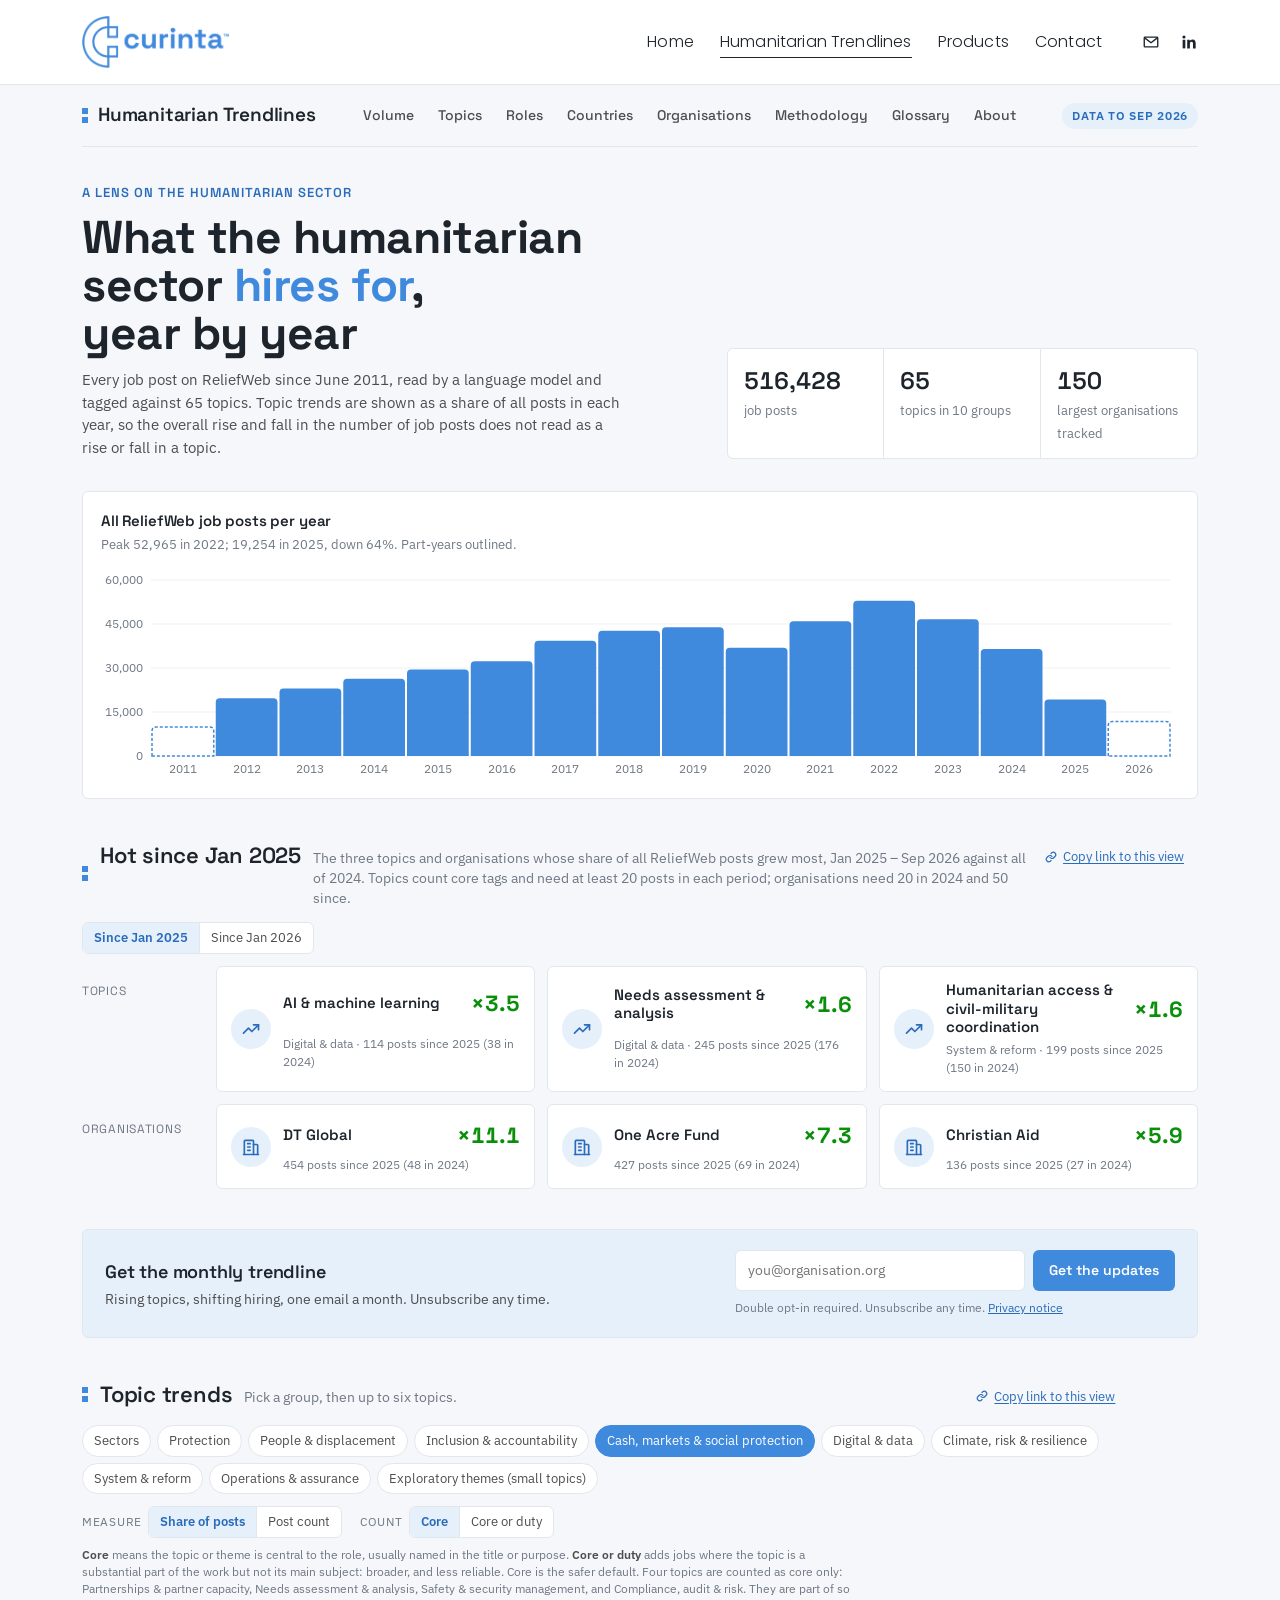
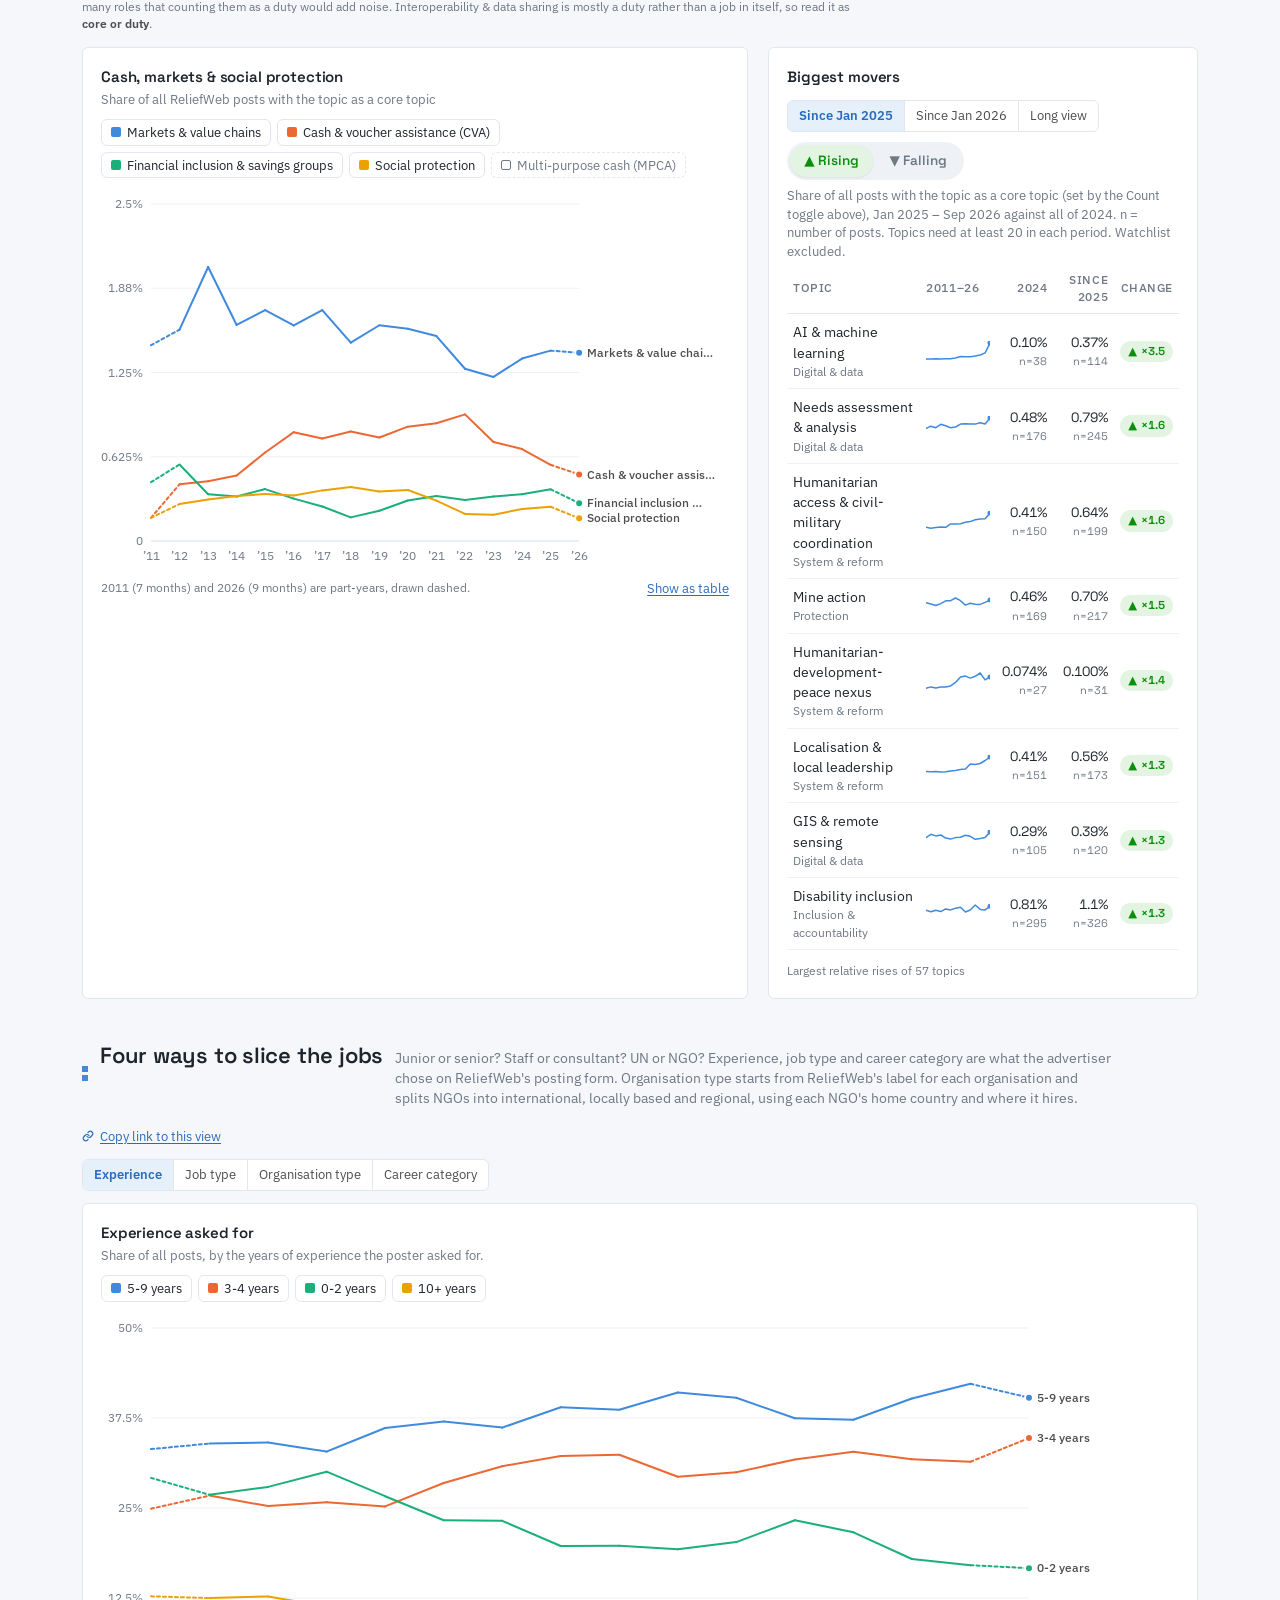
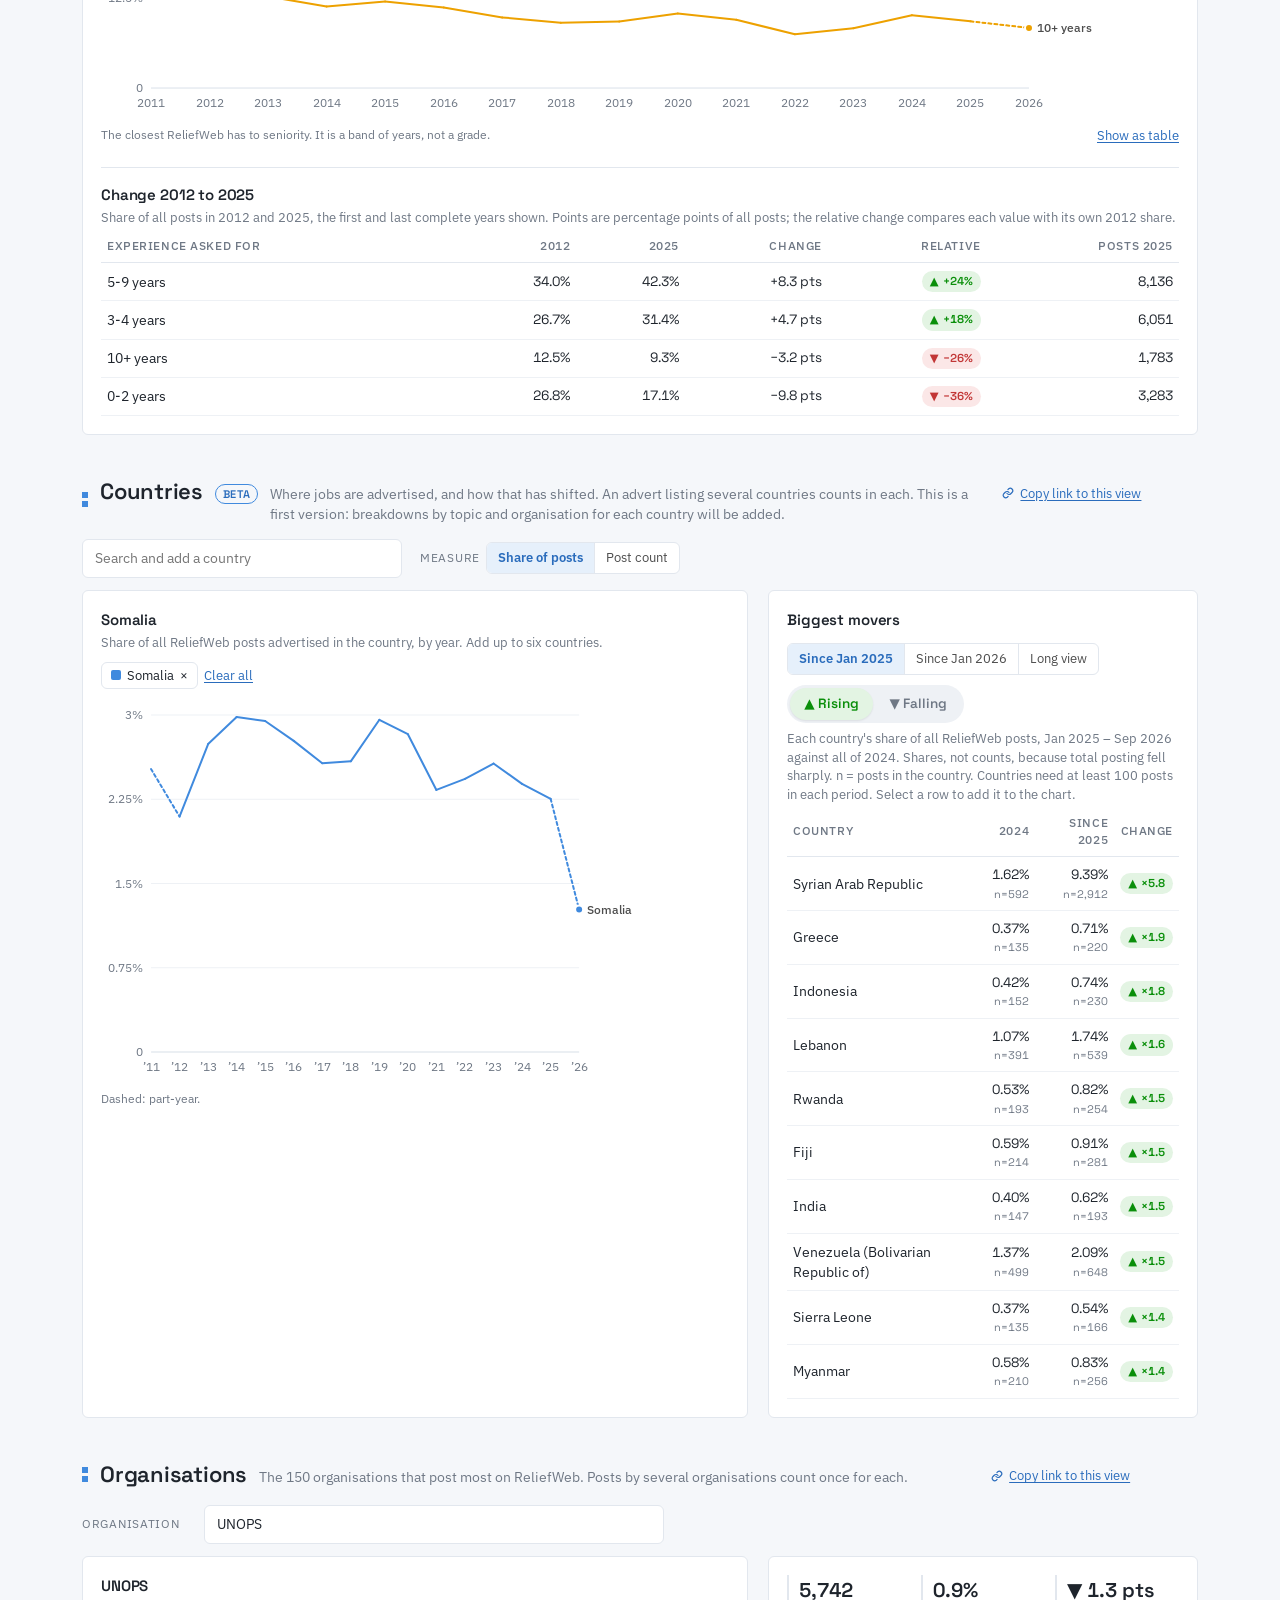
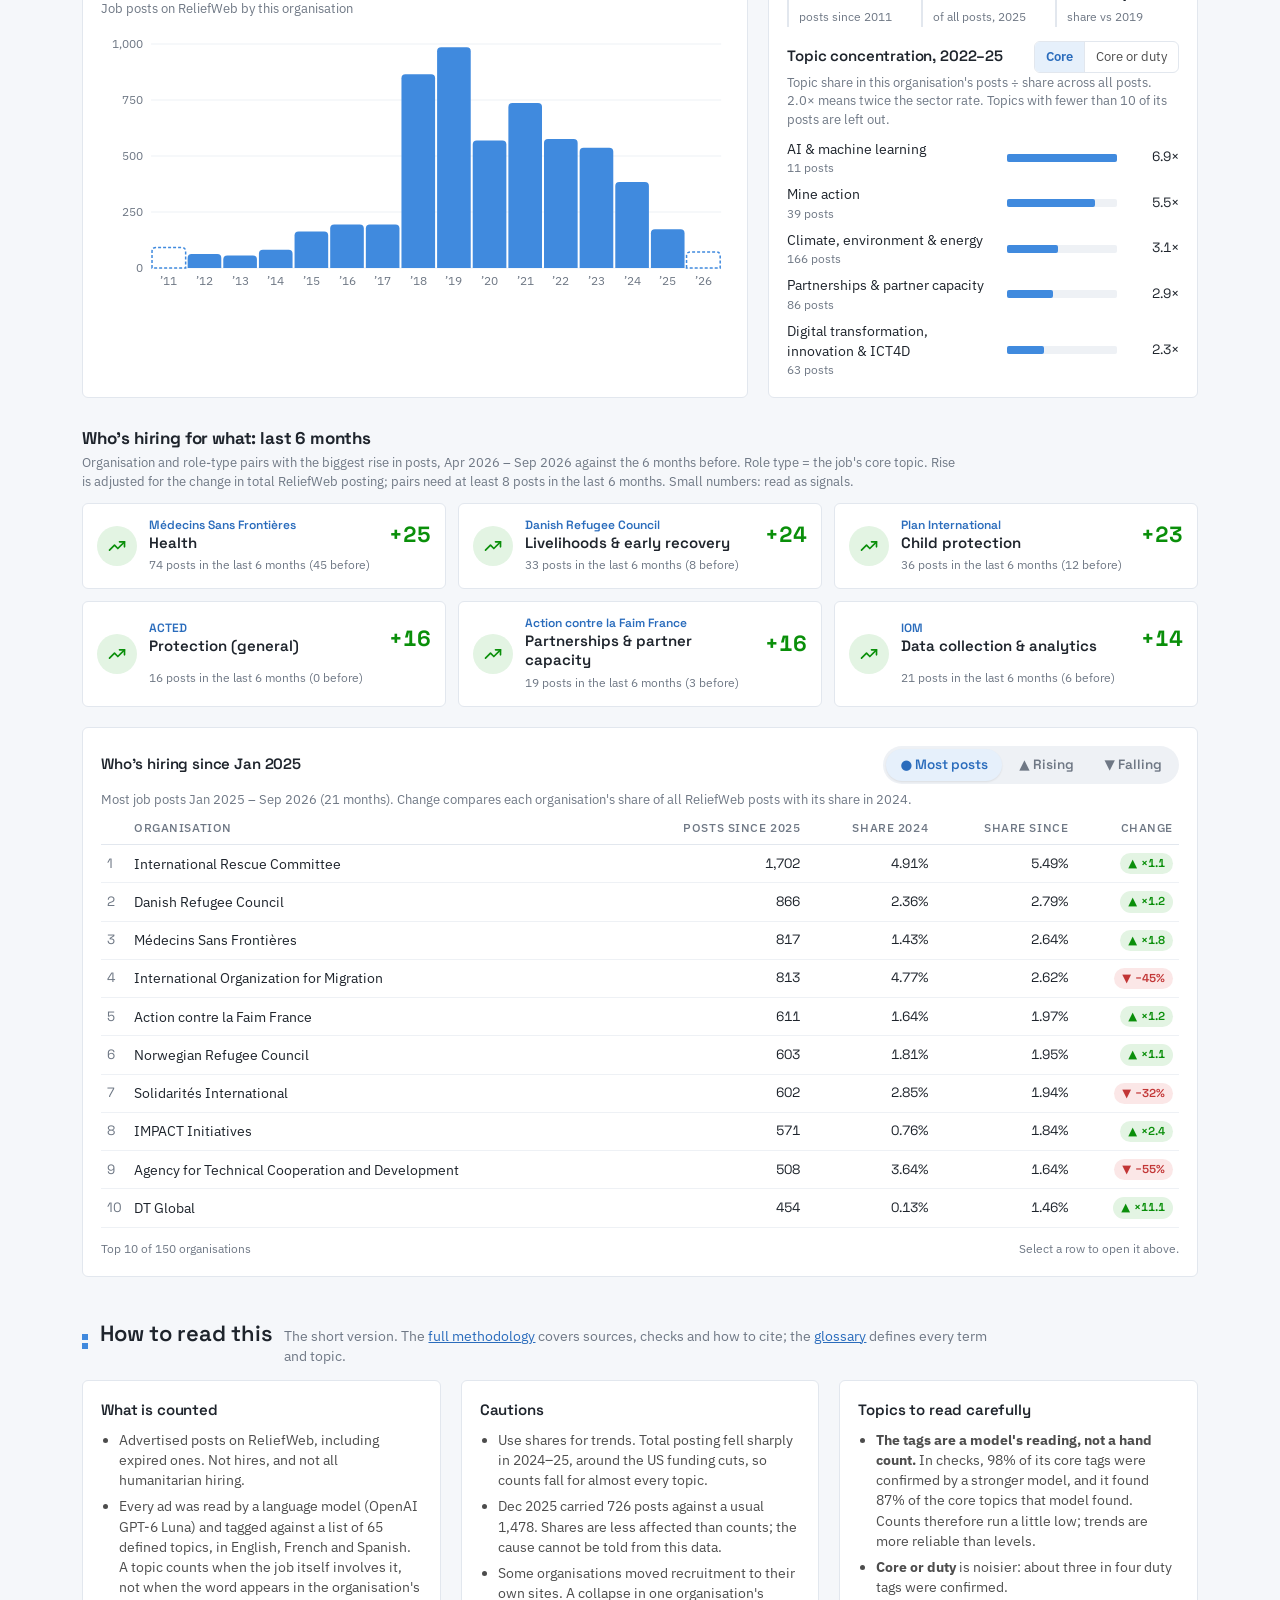
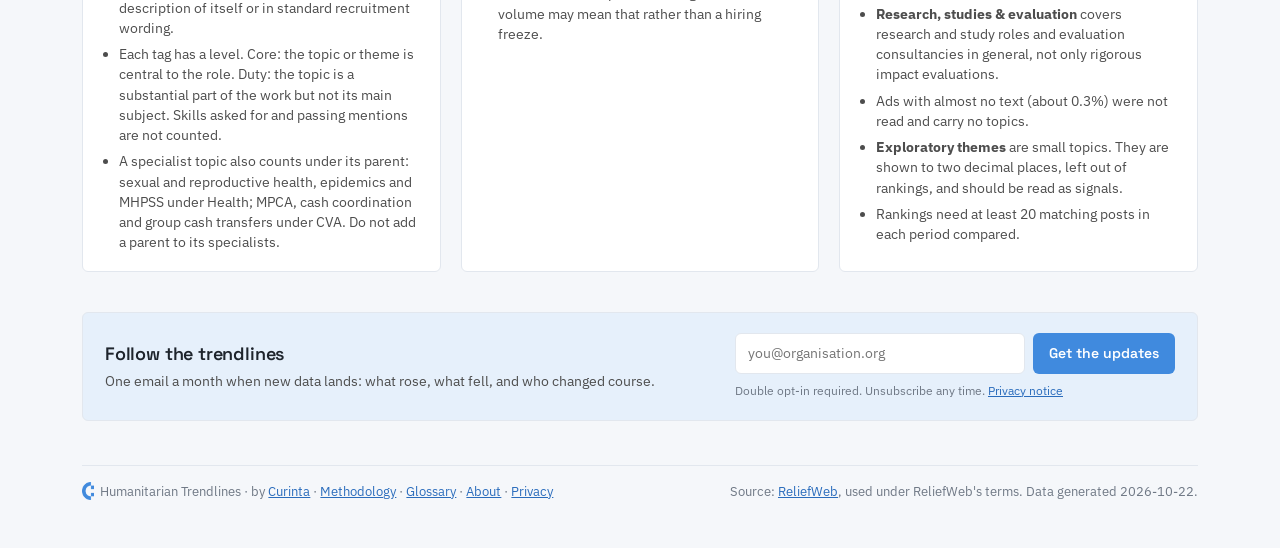
==== commit 92693d97: "Shareable links: settings in the address bar, Copy link to this view in each section Readable names," ====
--- a/docs/index.html
+++ b/docs/index.html
@@ -248,6 +248,9 @@
   .movers .hide-sm{display:none}
 }
 .nn{font-size:11px;color:var(--muted);font-weight:400}
+.copylink{margin-top:6px;display:inline-flex;align-items:center;gap:6px}
+.copylink::before{content:"";width:12px;height:12px;background:currentColor;-webkit-mask:url("data:image/svg+xml,%3Csvg xmlns='http://www.w3.org/2000/svg' viewBox='0 0 24 24' fill='none' stroke='black' stroke-width='2.4' stroke-linecap='round'%3E%3Cpath d='M10 13a5 5 0 0 0 7.5.5l3-3a5 5 0 0 0-7-7l-1.7 1.7'/%3E%3Cpath d='M14 11a5 5 0 0 0-7.5-.5l-3 3a5 5 0 0 0 7 7l1.7-1.7'/%3E%3C/svg%3E") center/contain no-repeat;mask:url("data:image/svg+xml,%3Csvg xmlns='http://www.w3.org/2000/svg' viewBox='0 0 24 24' fill='none' stroke='black' stroke-width='2.4' stroke-linecap='round'%3E%3Cpath d='M10 13a5 5 0 0 0 7.5.5l3-3a5 5 0 0 0-7-7l-1.7 1.7'/%3E%3Cpath d='M14 11a5 5 0 0 0-7.5-.5l-3 3a5 5 0 0 0 7 7l1.7-1.7'/%3E%3C/svg%3E") center/contain no-repeat}
+.copylink.done{text-decoration:none;color:var(--up,#1a7f37)}
 .beta{font-size:11px;font-weight:600;letter-spacing:.06em;text-transform:uppercase;vertical-align:middle;padding:2px 7px;border-radius:999px;border:1px solid var(--accent);color:var(--accent-ink,var(--accent));margin-left:6px}
 </style>
 </head>
@@ -554,7 +557,66 @@
 let st={g:GROUPS.indexOf("Cash, markets & social protection"),measure:"share",metric:"ti",sel:{},table:false,falling:false,org:0,tilt:"tt"};
 if(st.g<0)st.g=0;
 try{const s=JSON.parse(localStorage.getItem("tv3")||"{}");Object.assign(st,s.st||{});st.table=false;}catch(e){}
-function save(){try{localStorage.setItem("tv3",JSON.stringify({st:{g:st.g,measure:st.measure,metric:st.metric,sel:st.sel,org:st.org,orgSet:st.orgSet,role:st.role,rsel:st.rsel,rselV:st.rselV,mp:st.mp,omMode:st.omMode,tilt:st.tilt,rec:st.rec,ctySel:st.ctySel,ctyM:st.ctyM,ctyP:st.ctyP,ctyDown:st.ctyDown}}));}catch(e){}}
+/* shareable links: every setting can live in the address bar, with readable names rather than positions */
+const slug=s=>String(s).normalize("NFD").replace(/[\u0300-\u036f]/g,"").toLowerCase().replace(/&/g," and ").replace(/[^a-z0-9]+/g,"-").replace(/^-+|-+$/g,"");
+const bySlug=list=>{const m=new Map();list.forEach(x=>{const k=slug(x);if(!m.has(k))m.set(k,x);});return m;};
+const LINK_SECTIONS=["hot","topics","roles","countries","orgs"];
+function readURL(){
+  const q=new URLSearchParams(location.search);if(![...q.keys()].length)return false;
+  const one=(k,ok)=>{const v=q.get(k);return v!=null&&ok.includes(v)?v:null;},list=k=>(q.get(k)||"").split(",").filter(Boolean);
+  // topic trends
+  const gi=GROUPS.findIndex(g=>slug(g)===q.get("group"));if(gi>=0)st.g=gi;
+  if(q.has("topics")){const all=bySlug(D.topics.map(t=>t.t));let names=list("topics").map(s=>all.get(s)).filter(Boolean);
+    if(names.length){const g=gi>=0?GROUPS[gi]:D.topics.find(t=>t.t===names[0]).g;st.g=GROUPS.indexOf(g);
+      names=names.filter(n=>D.topics.find(t=>t.t===n).g===g).slice(0,6);st.sel[g]=[0,1,2,3,4,5].map(i=>names[i]||null);}}
+  const ms=one("measure",["share","count"]);if(ms)st.measure=ms;
+  const tg=one("tags",["core","core-or-duty"]);if(tg)st.metric=tg==="core"?"ti":"an";
+  const mv=one("movers",["recent","long"]);if(mv)st.mp=mv;
+  const dr=one("dir",["rising","falling"]);if(dr)st.falling=dr==="falling";
+  const sn=one("since",["2025","2026"]);if(sn)st.rec=sn+"-01";
+  // roles
+  const rk=one("role",["experience","job-type","org-type","career-category"]);
+  if(rk){const k=rk.replace(/-/g,"_");st.role=k;
+    if(q.has("items")){const m=bySlug((D.roles.dims[k]||[]).map(v=>v.name)),names=list("items").map(s=>m.get(s)).filter(Boolean).slice(0,6);
+      if(names.length){st.rsel=st.rsel||{};if(k==="org_type")st.rselV=2;st.rsel[k]=[0,1,2,3,4,5].map(i=>names[i]||null);}}}
+  // countries
+  if(q.has("countries")&&RD.countries){const m=bySlug(RD.countries.countries.map(c=>c.c)),names=list("countries").map(s=>m.get(s)).filter(Boolean).slice(0,6);if(names.length)st.ctySel=names;}
+  const cm=one("cmeasure",["share","count"]);if(cm)st.ctyM=cm;
+  const cp=one("cperiod",["2025","2026","long"]);if(cp)st.ctyP=cp==="long"?"long":cp+"-01";
+  const cd=one("cdir",["rising","falling"]);if(cd)st.ctyDown=cd==="falling";
+  // organisations
+  if(q.has("org")){const i=D.orgs.findIndex(o=>slug(o.n)===q.get("org"));if(i>=0){st.org=i;st.orgSet=1;}}
+  const ov=one("orgview",["top","rising","falling"]);if(ov)st.omMode=ov==="rising"?"up":ov==="falling"?"down":"top";
+  const cc=one("concentration",["core","core-or-duty"]);if(cc)st.tilt=cc==="core"?"tt":"ta";
+  return true;
+}
+function linkQuery(sec){
+  const p=[],add=(k,v)=>{if(v!=null&&v!=="")p.push(k+"="+String(v).split(",").map(encodeURIComponent).join(","));},all=!sec;
+  if(all||sec==="hot"||sec==="topics"||sec==="orgs")add("since",(st.rec||"2025-01").slice(0,4));
+  if(all||sec==="topics"){const g=GROUPS[st.g];add("group",slug(g));add("topics",slotsOf(g).filter(Boolean).map(slug).join(","));
+    add("measure",st.measure||"share");add("tags",st.metric==="an"?"core-or-duty":"core");add("movers",st.mp==="long"?"long":"recent");add("dir",st.falling?"falling":"rising");}
+  if(all||sec==="roles"){const k=D.roles.dims[st.role]?st.role:"experience";add("role",k.replace(/_/g,"-"));add("items",roleSlots(k).filter(Boolean).map(slug).join(","));}
+  if(all||sec==="countries"){if(Array.isArray(st.ctySel))add("countries",st.ctySel.map(slug).join(","));add("cmeasure",st.ctyM==="count"?"count":"share");
+    const P=st.ctyP||"2025-01";add("cperiod",P==="long"?"long":P.slice(0,4));add("cdir",st.ctyDown?"falling":"rising");}
+  if(all||sec==="orgs"){const o=D.orgs[st.org];if(o)add("org",slug(o.n));const om=st.omMode||"top";add("orgview",om==="up"?"rising":om==="down"?"falling":"top");add("concentration",st.tilt==="ta"?"core-or-duty":"core");}
+  return p.join("&");
+}
+function linkTo(sec){return location.origin+location.pathname+"?"+linkQuery(sec)+(sec?"#"+sec:location.hash);}
+function writeURL(){try{history.replaceState(null,"",location.pathname+"?"+linkQuery()+location.hash);}catch(e){}}
+function addLinkButtons(){
+  LINK_SECTIONS.forEach(id=>{const head=document.querySelector(`#${id} .sec-head`);if(!head||head.querySelector(".copylink"))return;
+    const b=document.createElement("button");b.type="button";b.className="linkbtn copylink";b.textContent="Copy link to this view";
+    b.setAttribute("aria-label","Copy a link to this view of the "+(head.querySelector("h2")||{}).textContent+" section");
+    b.onclick=async()=>{const url=linkTo(id);let ok=false;
+      try{await navigator.clipboard.writeText(url);ok=true;}catch(e){}
+      if(!ok){const t=document.createElement("textarea");t.value=url;t.setAttribute("readonly","");t.style.position="fixed";t.style.opacity="0";document.body.appendChild(t);t.select();
+        try{ok=document.execCommand("copy");}catch(e){}t.remove();}
+      if(!ok){window.prompt("Copy this link:",url);return;}
+      b.textContent="Link copied";b.classList.add("done");setTimeout(()=>{b.textContent="Copy link to this view";b.classList.remove("done");},2000);};
+    head.appendChild(b);});
+}
+const FROM_URL=readURL();
+function save(){try{localStorage.setItem("tv3",JSON.stringify({st:{g:st.g,measure:st.measure,metric:st.metric,sel:st.sel,org:st.org,orgSet:st.orgSet,role:st.role,rsel:st.rsel,rselV:st.rselV,mp:st.mp,omMode:st.omMode,tilt:st.tilt,rec:st.rec,ctySel:st.ctySel,ctyM:st.ctyM,ctyP:st.ctyP,ctyDown:st.ctyDown,falling:st.falling}}));}catch(e){}writeURL();}
 function selOf(g){let s=st.sel[g];if(!s||!s.length||s.some(x=>!x||!byG[g].some(t=>t.t===x)&&x!==null))s=st.sel[g]=defaultSel(g).map(x=>x);return s;}
 /* selection stored as slot array: index = colour slot */
 function slotsOf(g){let s=st.sel[g];if(!Array.isArray(s)||s.length!==6){const d=defaultSel(g);s=st.sel[g]=[0,1,2,3,4,5].map(i=>d[i]||null);}return s;}
@@ -638,7 +700,7 @@
 document.querySelectorAll("#measureSeg button").forEach(b=>b.onclick=()=>{st.measure=b.dataset.v;save();renderTopics();});
 document.querySelectorAll("#metricSeg button").forEach(b=>b.onclick=()=>{st.metric=b.dataset.v;save();renderTopics();renderMovers();});
 document.getElementById("tableToggle").onclick=()=>{st.table=!st.table;renderTopics();};
-document.querySelectorAll("#dirSeg button").forEach(b=>b.onclick=()=>{st.falling=b.dataset.v==="down";renderMovers();});
+document.querySelectorAll("#dirSeg button").forEach(b=>b.onclick=()=>{st.falling=b.dataset.v==="down";save();renderMovers();});
 
 function renderTopics(){
   const g=GROUPS[st.g],watch=isWatch(g),measure=st.measure,k=st.metric;
@@ -896,6 +958,8 @@
 }
 function renderAll(){renderVol();renderHot();renderSoar();renderTopics();renderMovers();renderRoles();renderOrgMovers();renderOrg();renderCountries();}
 renderAll();
+addLinkButtons();
+if(FROM_URL&&location.hash){const el=document.getElementById(location.hash.slice(1));if(el)setTimeout(()=>el.scrollIntoView({block:"start"}),60);}
 let rt;window.addEventListener("resize",()=>{clearTimeout(rt);rt=setTimeout(renderAll,120);});
 const mq=matchMedia("(prefers-color-scheme: dark)");mq.addEventListener&&mq.addEventListener("change",renderAll);
 new MutationObserver(renderAll).observe(document.documentElement,{attributes:true,attributeFilter:["data-theme"]});
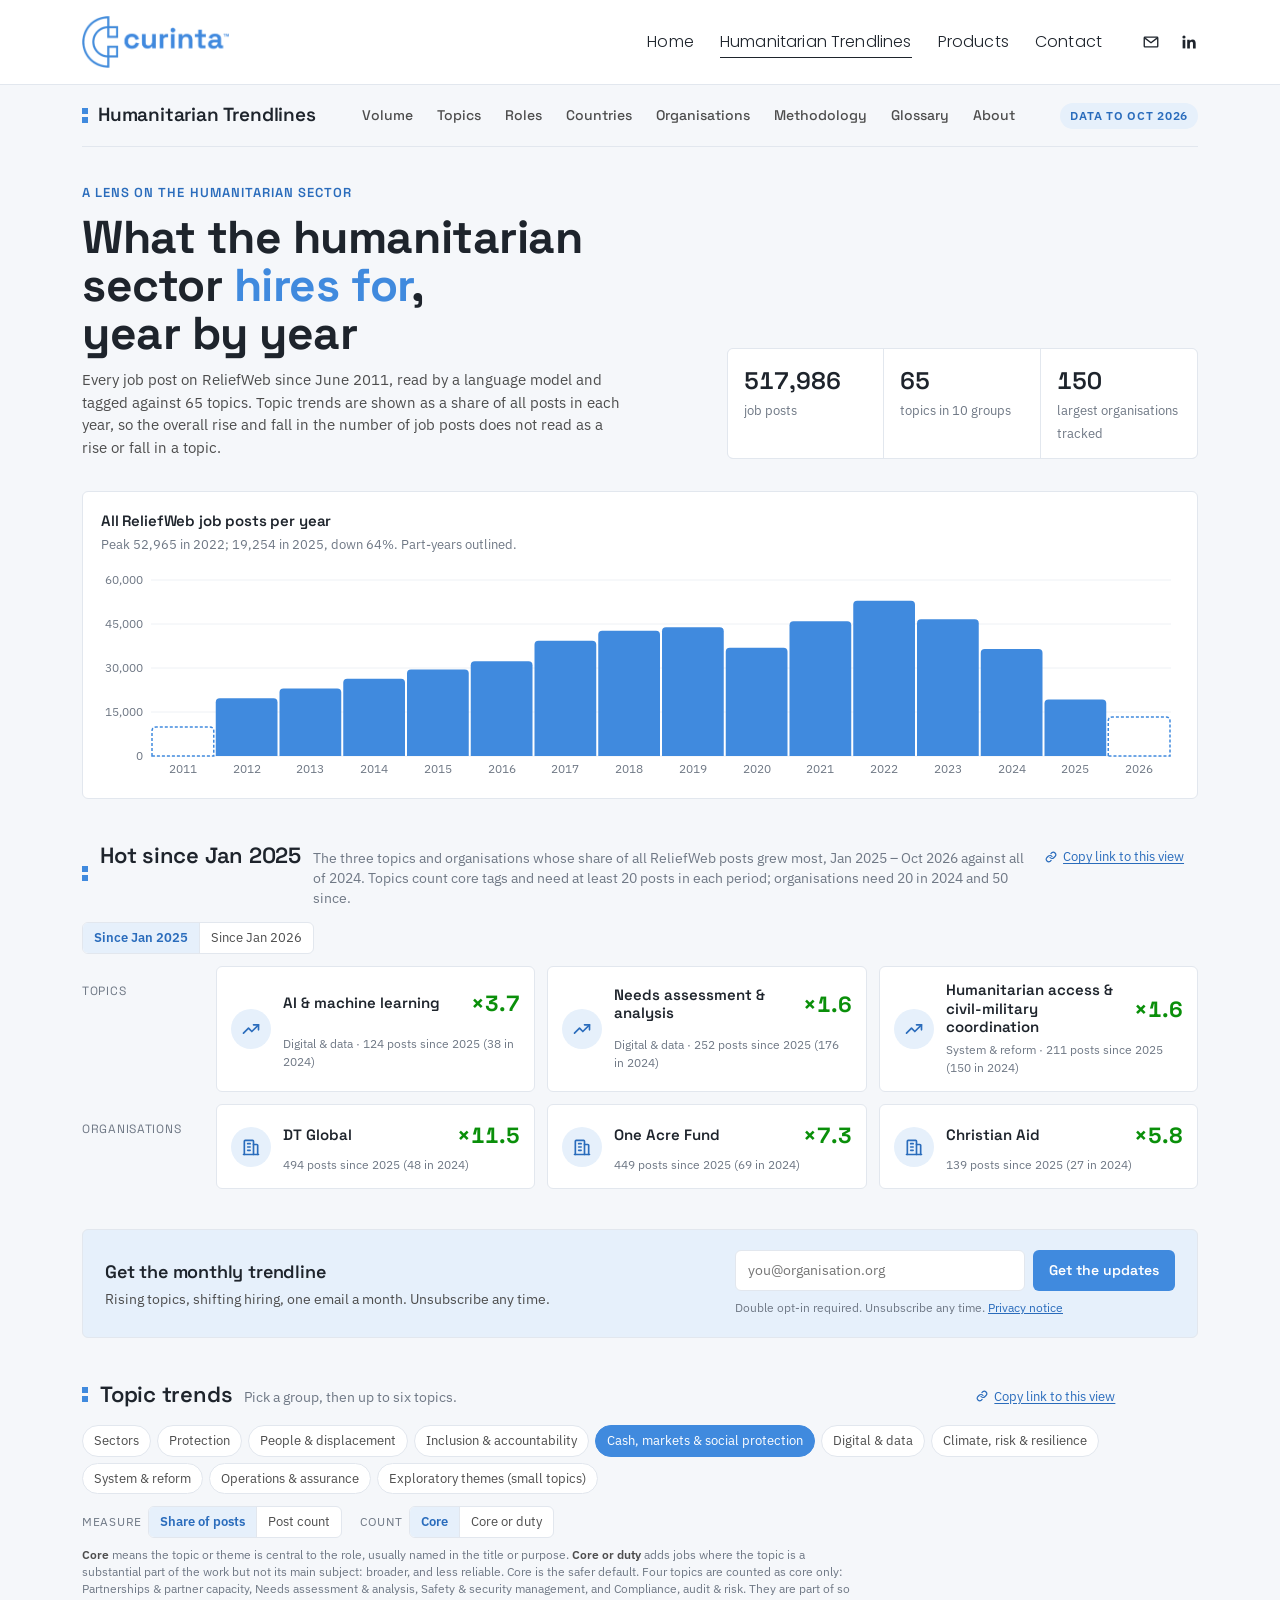
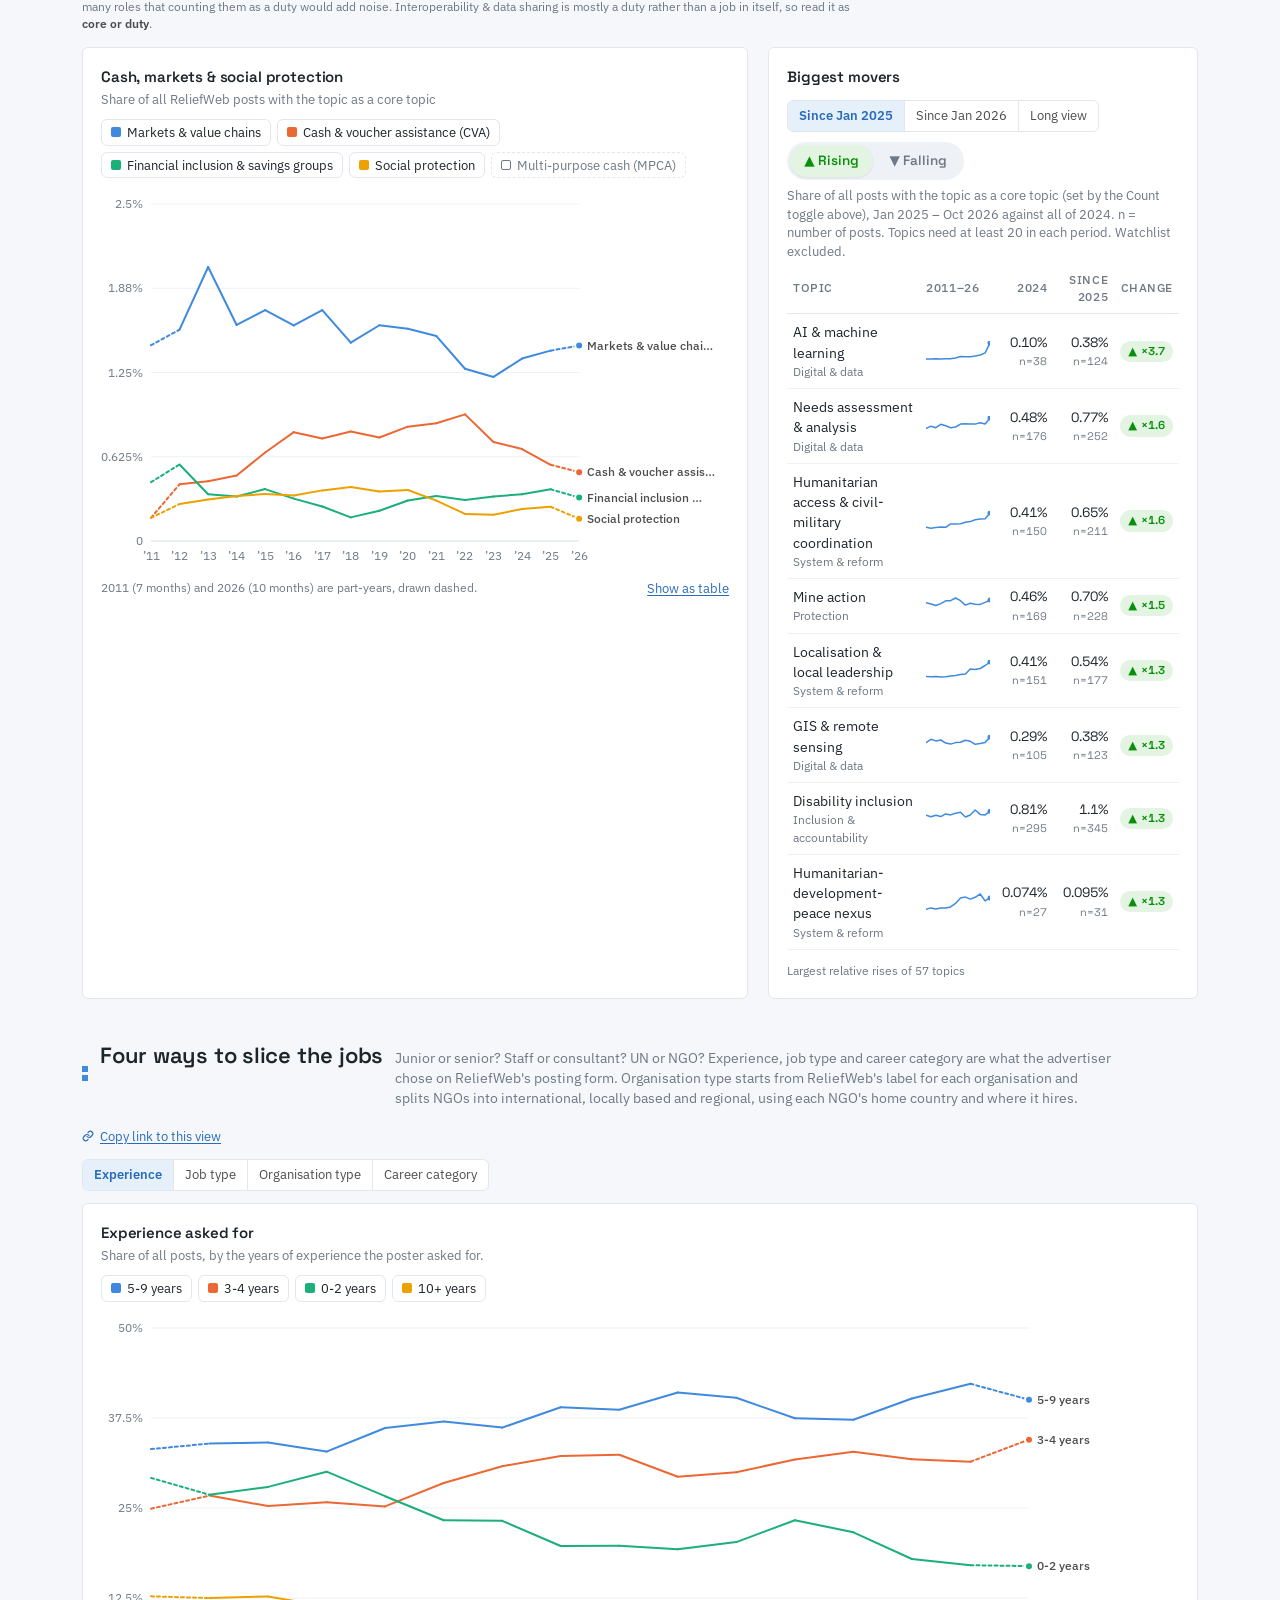
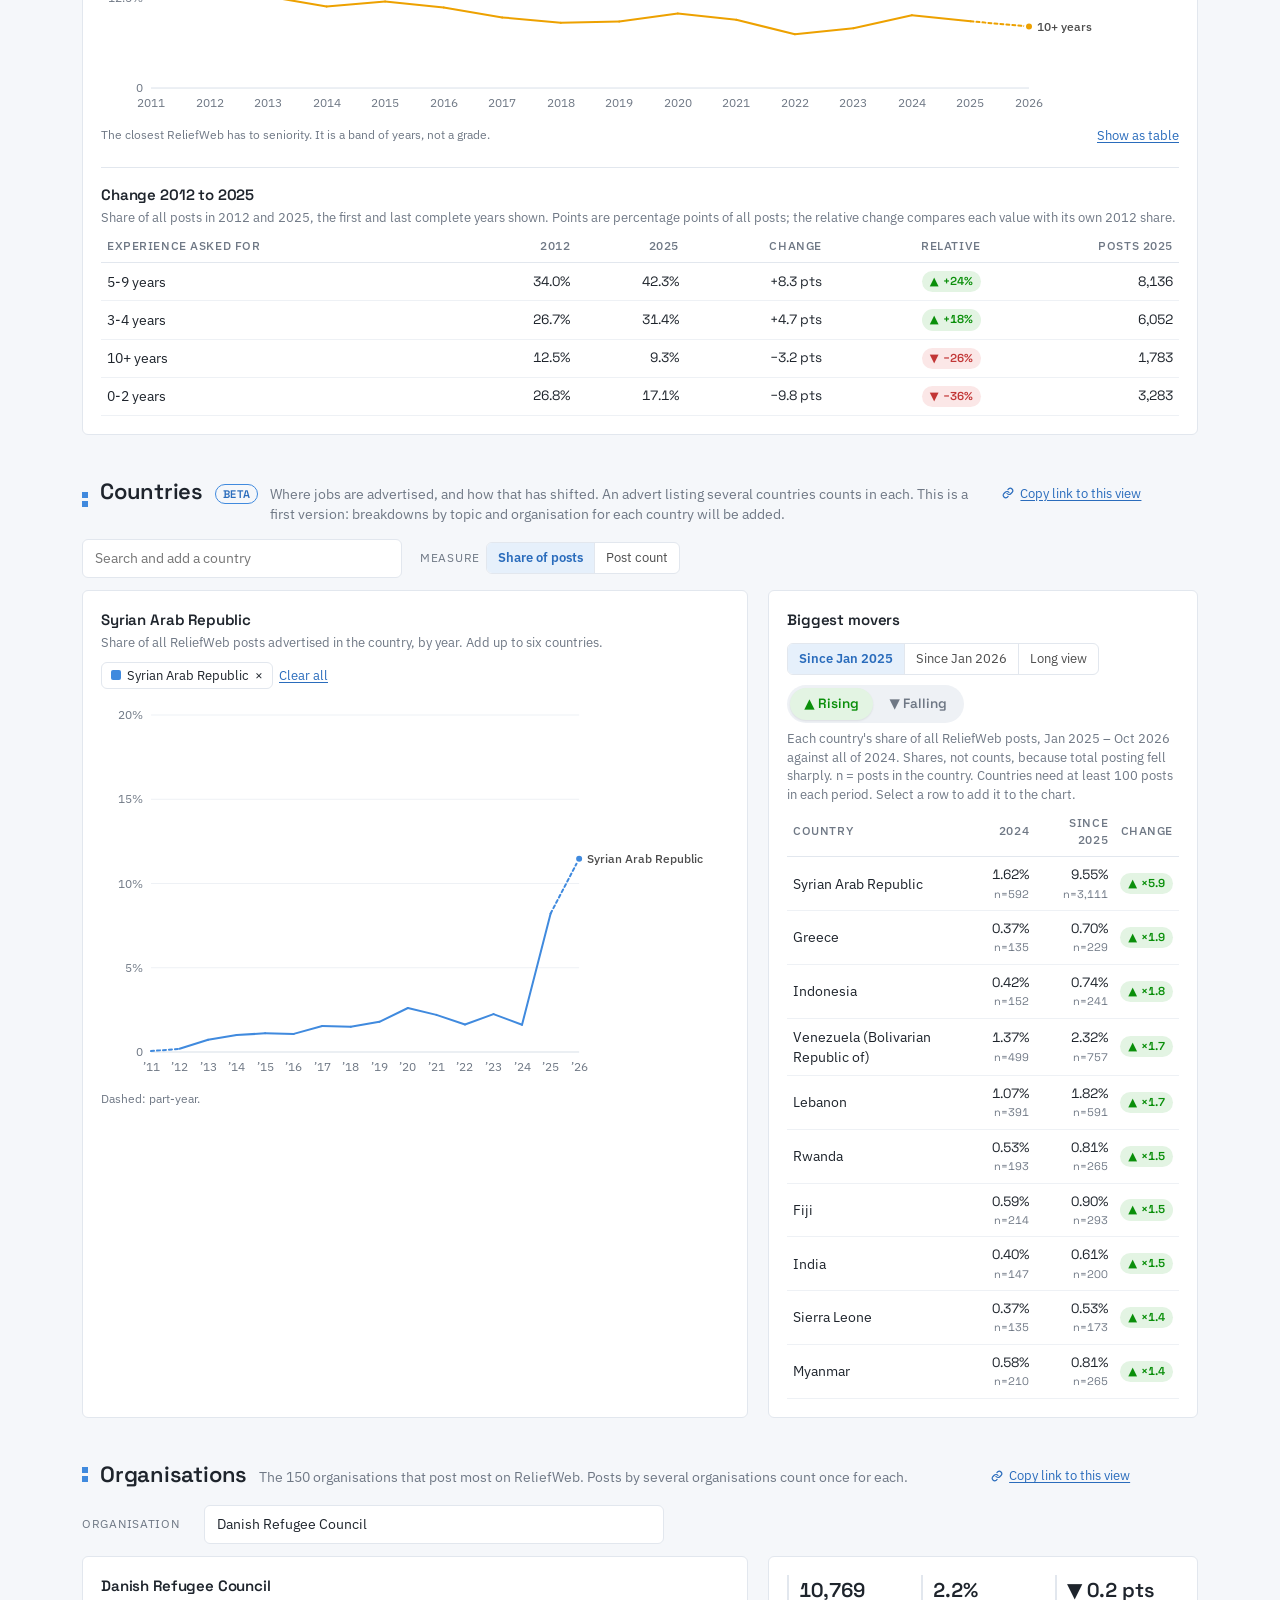
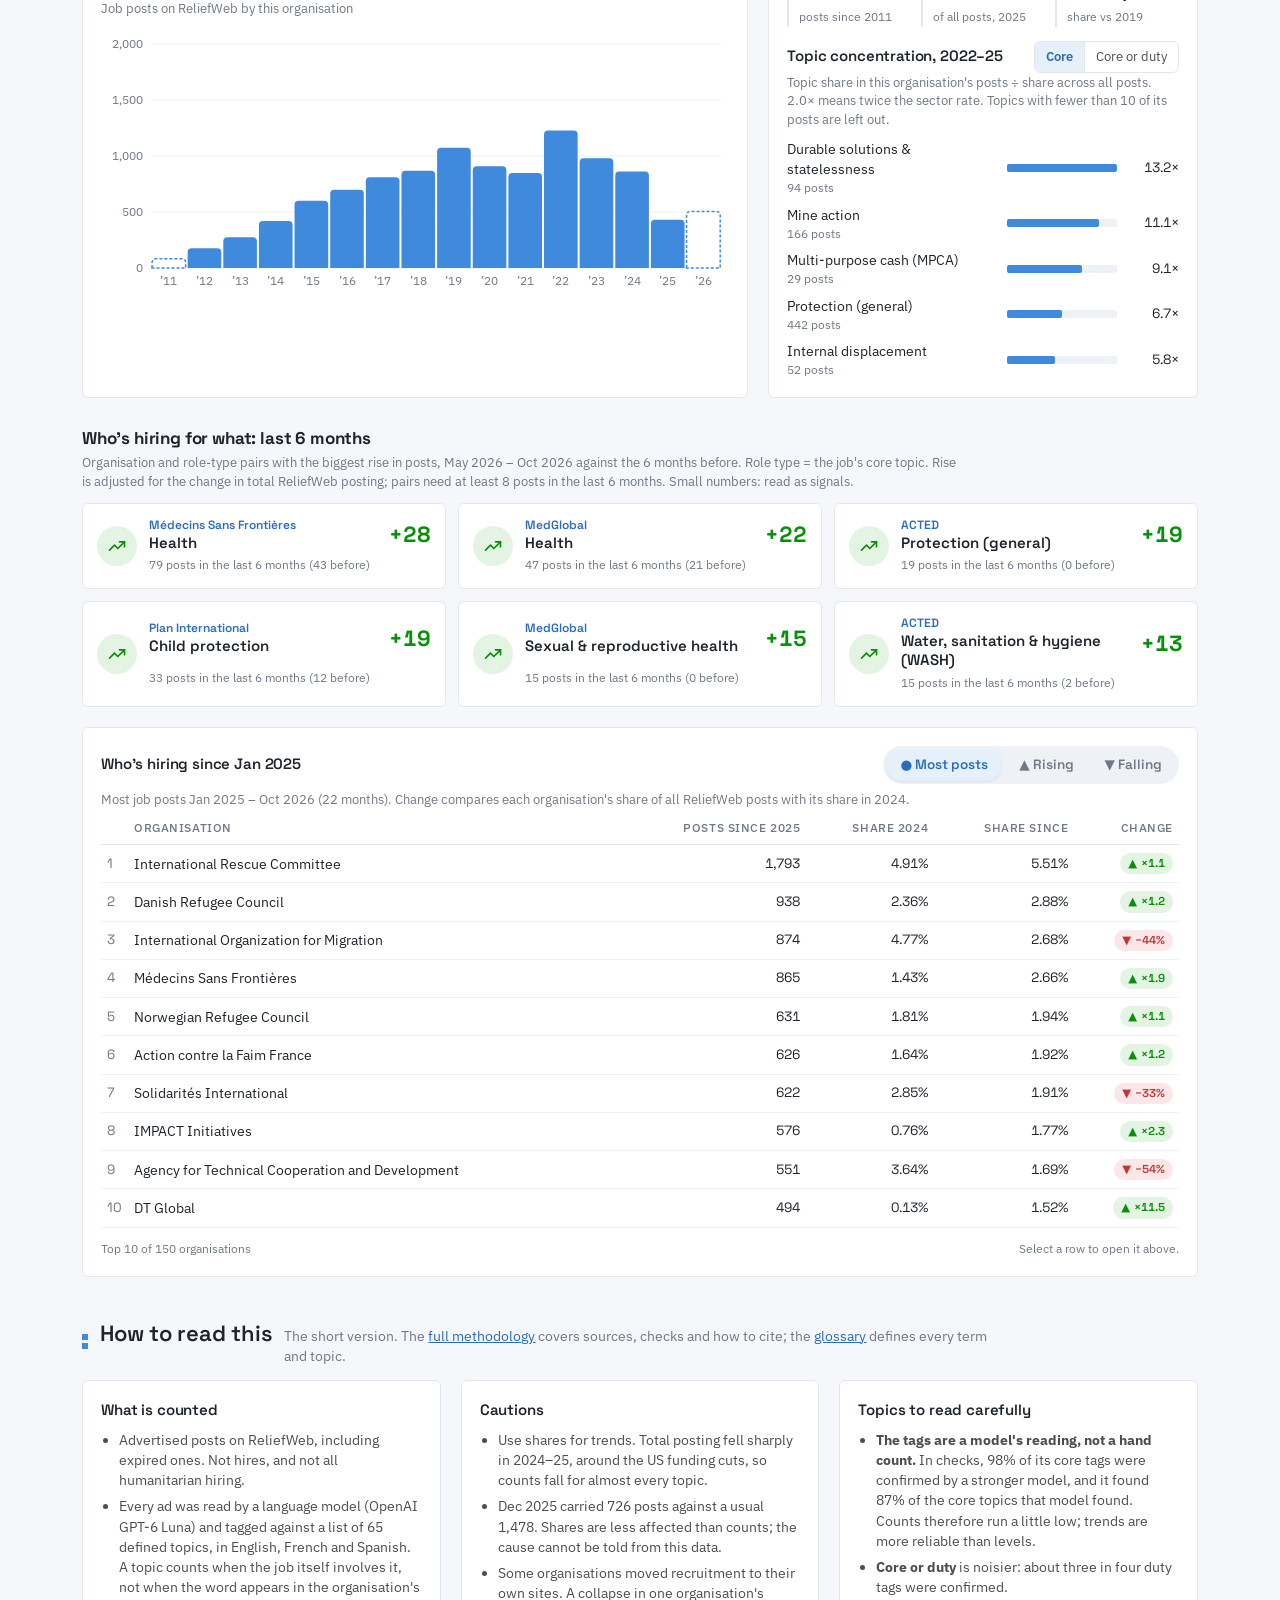
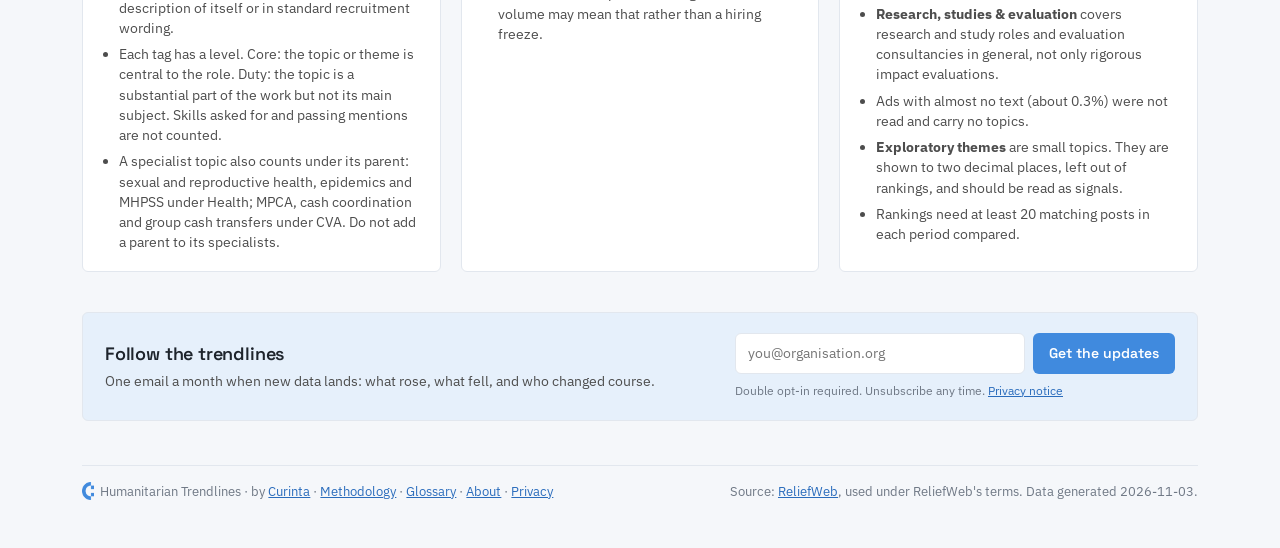
==== commit ec48c733: "Update preview card" ====
--- a/docs/index.html
+++ b/docs/index.html
@@ -5,14 +5,14 @@
 <meta name="viewport" content="width=device-width,initial-scale=1,viewport-fit=cover">
 <link rel="icon" type="image/png" href="[data-uri]">
 <title>Humanitarian Trendlines · Curinta</title>
-<meta name="description" content="A lens on the humanitarian sector: how its priorities shift over time, read from 516,000+ ReliefWeb job posts since 2011, tagged against 65 topics and tracked by organisation.">
+<meta name="description" content="A lens on the humanitarian sector: how its priorities shift over time, read from 517,000+ ReliefWeb job posts since 2011, tagged against 65 topics and tracked by organisation.">
 <link rel="canonical" href="https://trendlines.curinta.com/">
 <meta property="og:type" content="website">
 <meta property="og:site_name" content="Curinta">
 <meta property="og:url" content="https://trendlines.curinta.com/">
 <meta property="og:title" content="Humanitarian Trendlines: a lens on the humanitarian sector">
-<meta property="og:description" content="A lens on the humanitarian sector: how its priorities shift over time, read from 516,000+ ReliefWeb job posts since 2011, tagged against 65 topics and tracked by organisation.">
-<meta property="og:image" content="https://trendlines.curinta.com/og-image.png?v=20261006-e20811">
+<meta property="og:description" content="A lens on the humanitarian sector: how its priorities shift over time, read from 517,000+ ReliefWeb job posts since 2011, tagged against 65 topics and tracked by organisation.">
+<meta property="og:image" content="https://trendlines.curinta.com/og-image.png?v=20261103-97c16b">
 <meta property="og:image:width" content="1200">
 <meta property="og:image:height" content="627">
 <meta property="og:image:alt" content="Bar chart of ReliefWeb job posts per year, 2012 to 2025, peaking at 53,000 in 2022, with 19,000 in 2025">
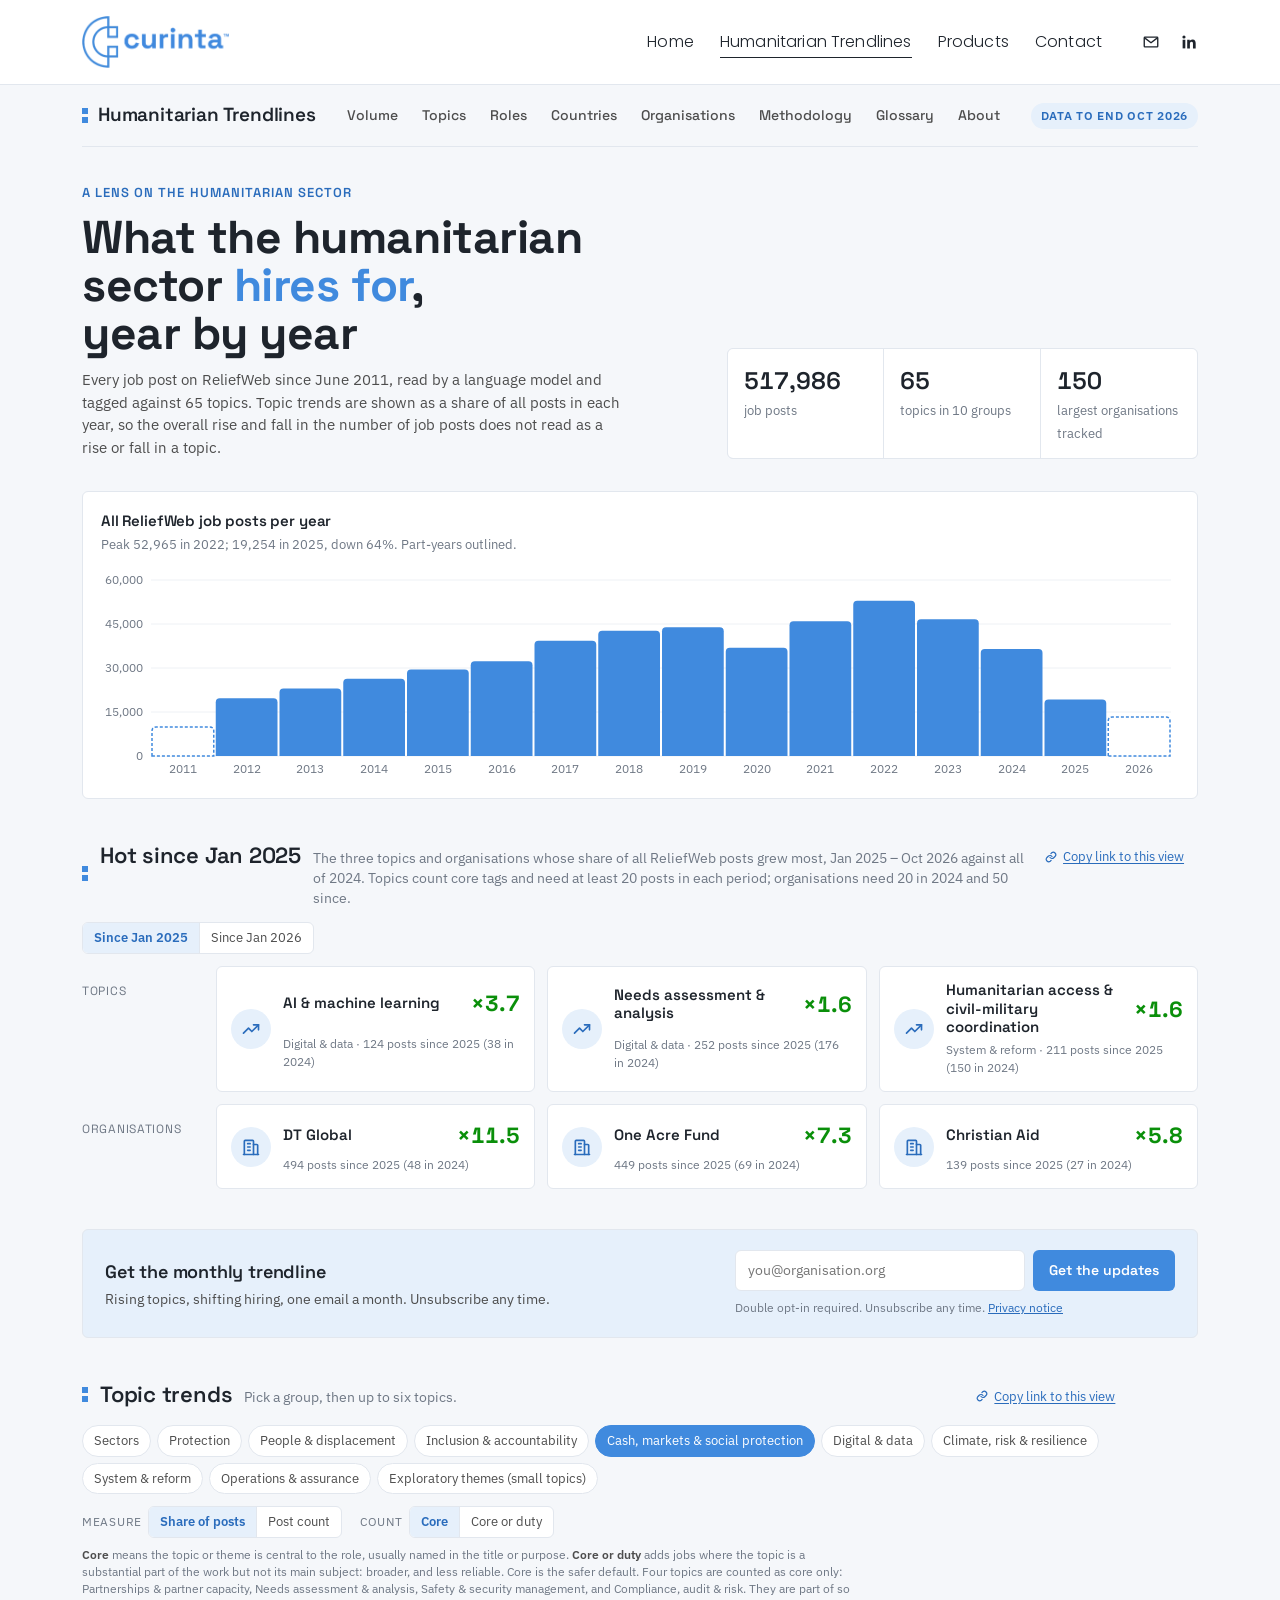
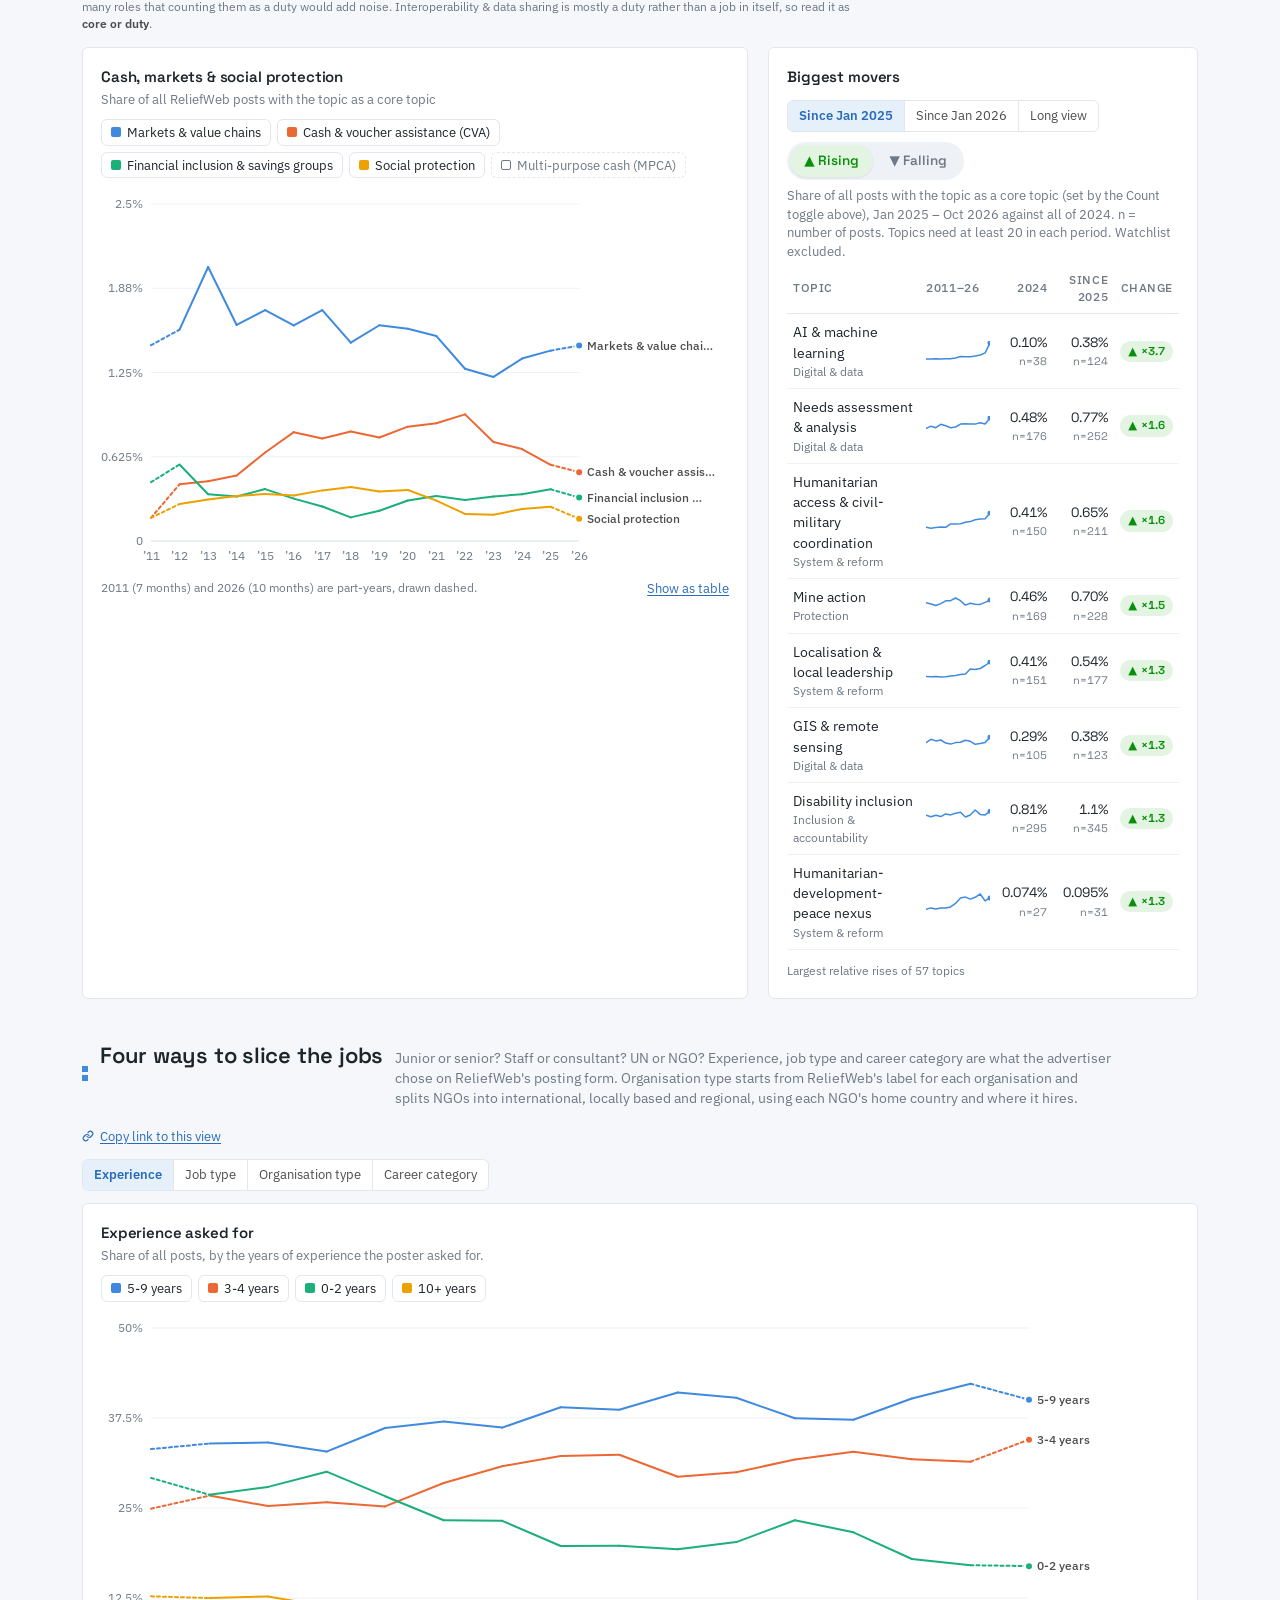
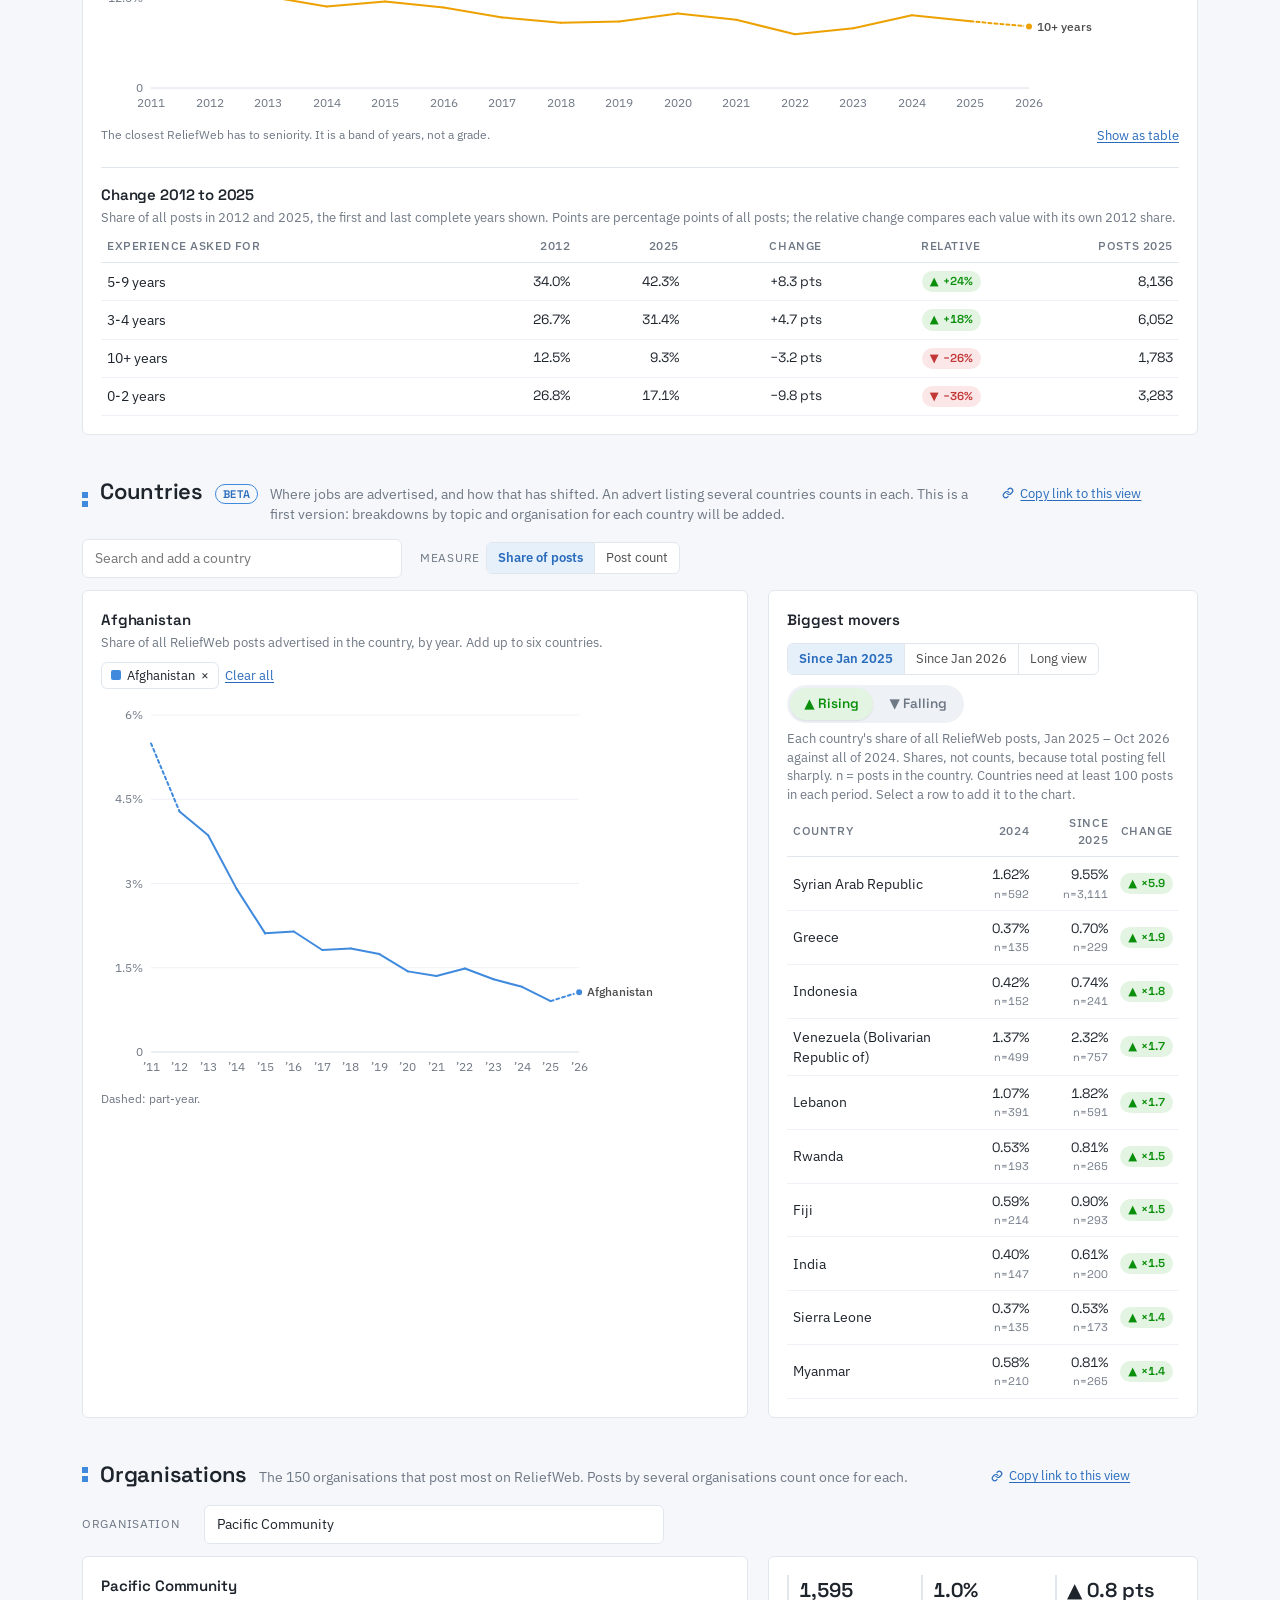
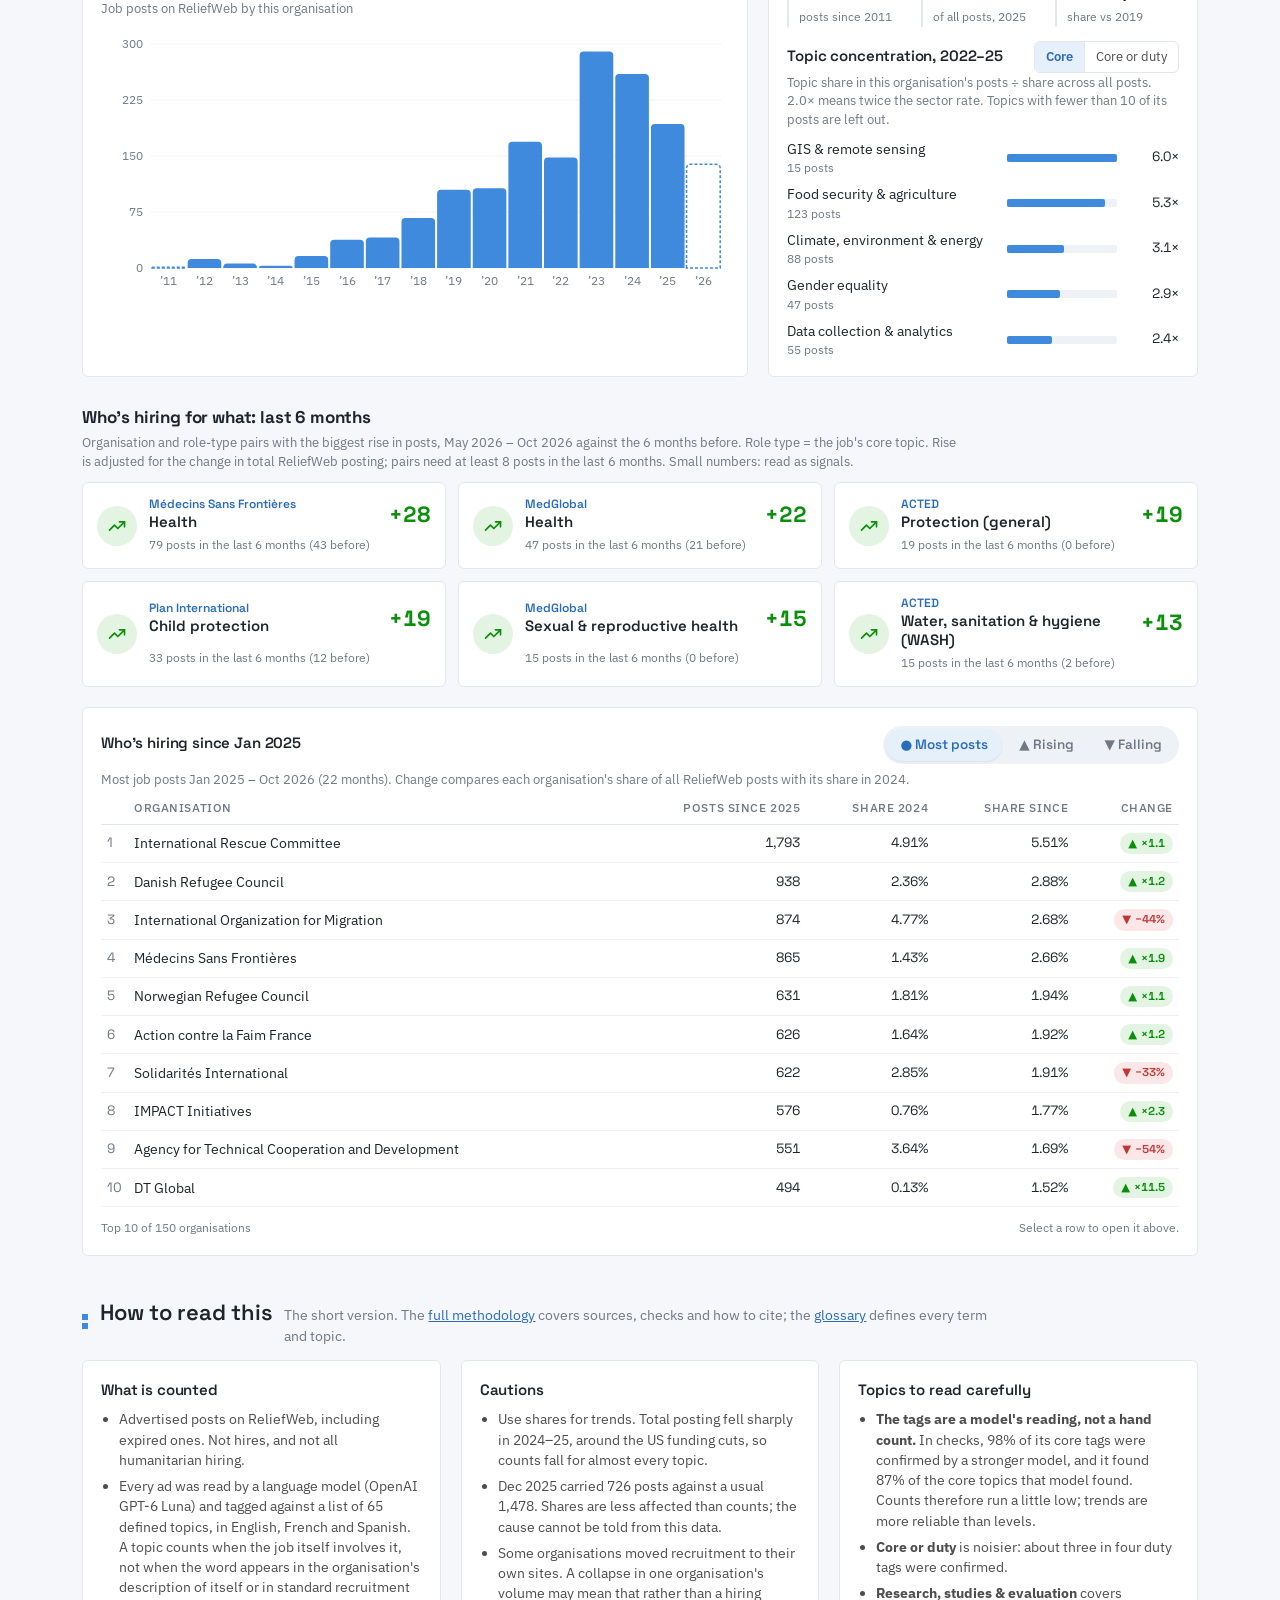
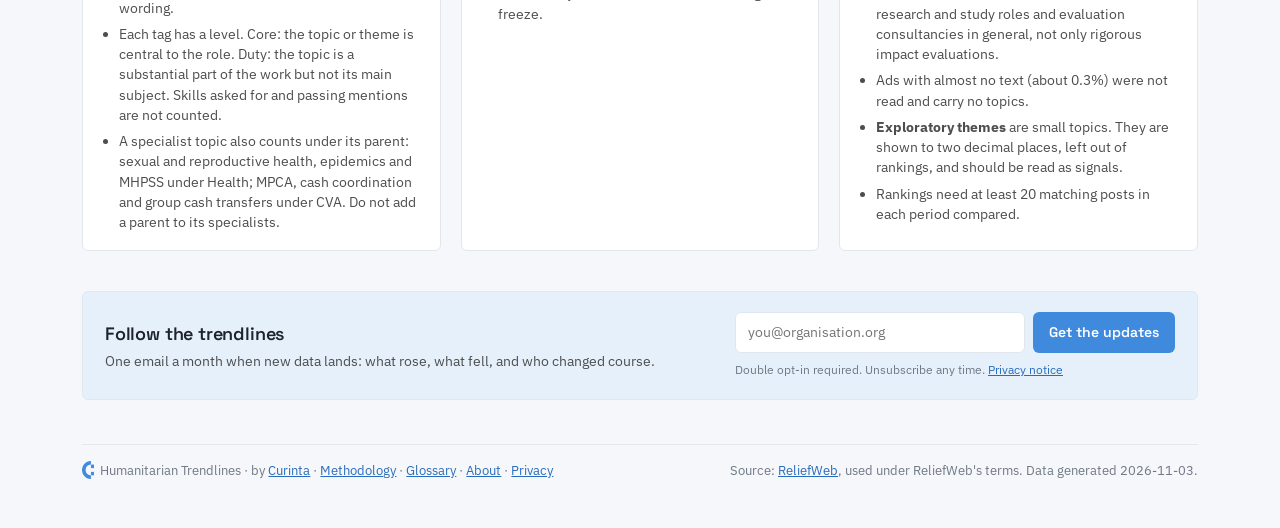
==== commit 9167b3eb: "Say 'data to end' month; update preview card" ====
--- a/docs/index.html
+++ b/docs/index.html
@@ -281,7 +281,7 @@
   <header class="brand">
     <a class="prod" href="#"><span class="pix" aria-hidden="true"></span>Humanitarian Trendlines</a>
     <nav aria-label="Sections"><a href="#volume">Volume</a><a href="#topics">Topics</a><a href="#roles">Roles</a><a href="#countries">Countries</a><a href="#orgs">Organisations</a><a href="methodology.html">Methodology</a><a href="glossary.html">Glossary</a><a href="about.html">About</a></nav>
-    <span class="stamp" id="stamp">Data to Sep 2026</span>
+    <span class="stamp" id="stamp">Data to end Oct 2026</span>
   </header>
 
   <div class="hero">
@@ -631,7 +631,7 @@
 document.getElementById("partNote").textContent=Y.map((y,i)=>PART[i]?`${y} (${M[i]} months)`:null).filter(Boolean).join(" and ")+" "+(PART.filter(Boolean).length>1?"are part-years":"is a part-year")+", drawn dashed.";
 const gaps=D.meta.possible_gaps||[];if(gaps.length)document.getElementById("gapNote").textContent=gaps.map(g=>`${MON[+g.month.slice(5)-1]} ${g.month.slice(0,4)} carried ${fmtN(g.jobs)} posts against a usual ${fmtN(g.neighbour_median)}.`).join(" ")+" Shares are less affected than counts; the cause cannot be told from this data.";
 const lm=D.meta.last_month.split("-");
-document.getElementById("stamp").textContent="Data to "+MON[+lm[1]-1]+" "+lm[0];
+document.getElementById("stamp").textContent="Data to end "+MON[+lm[1]-1]+" "+lm[0];
 document.getElementById("genDate").textContent="Data generated "+D.meta.generated+".";
 
 /* generic tooltip placement */
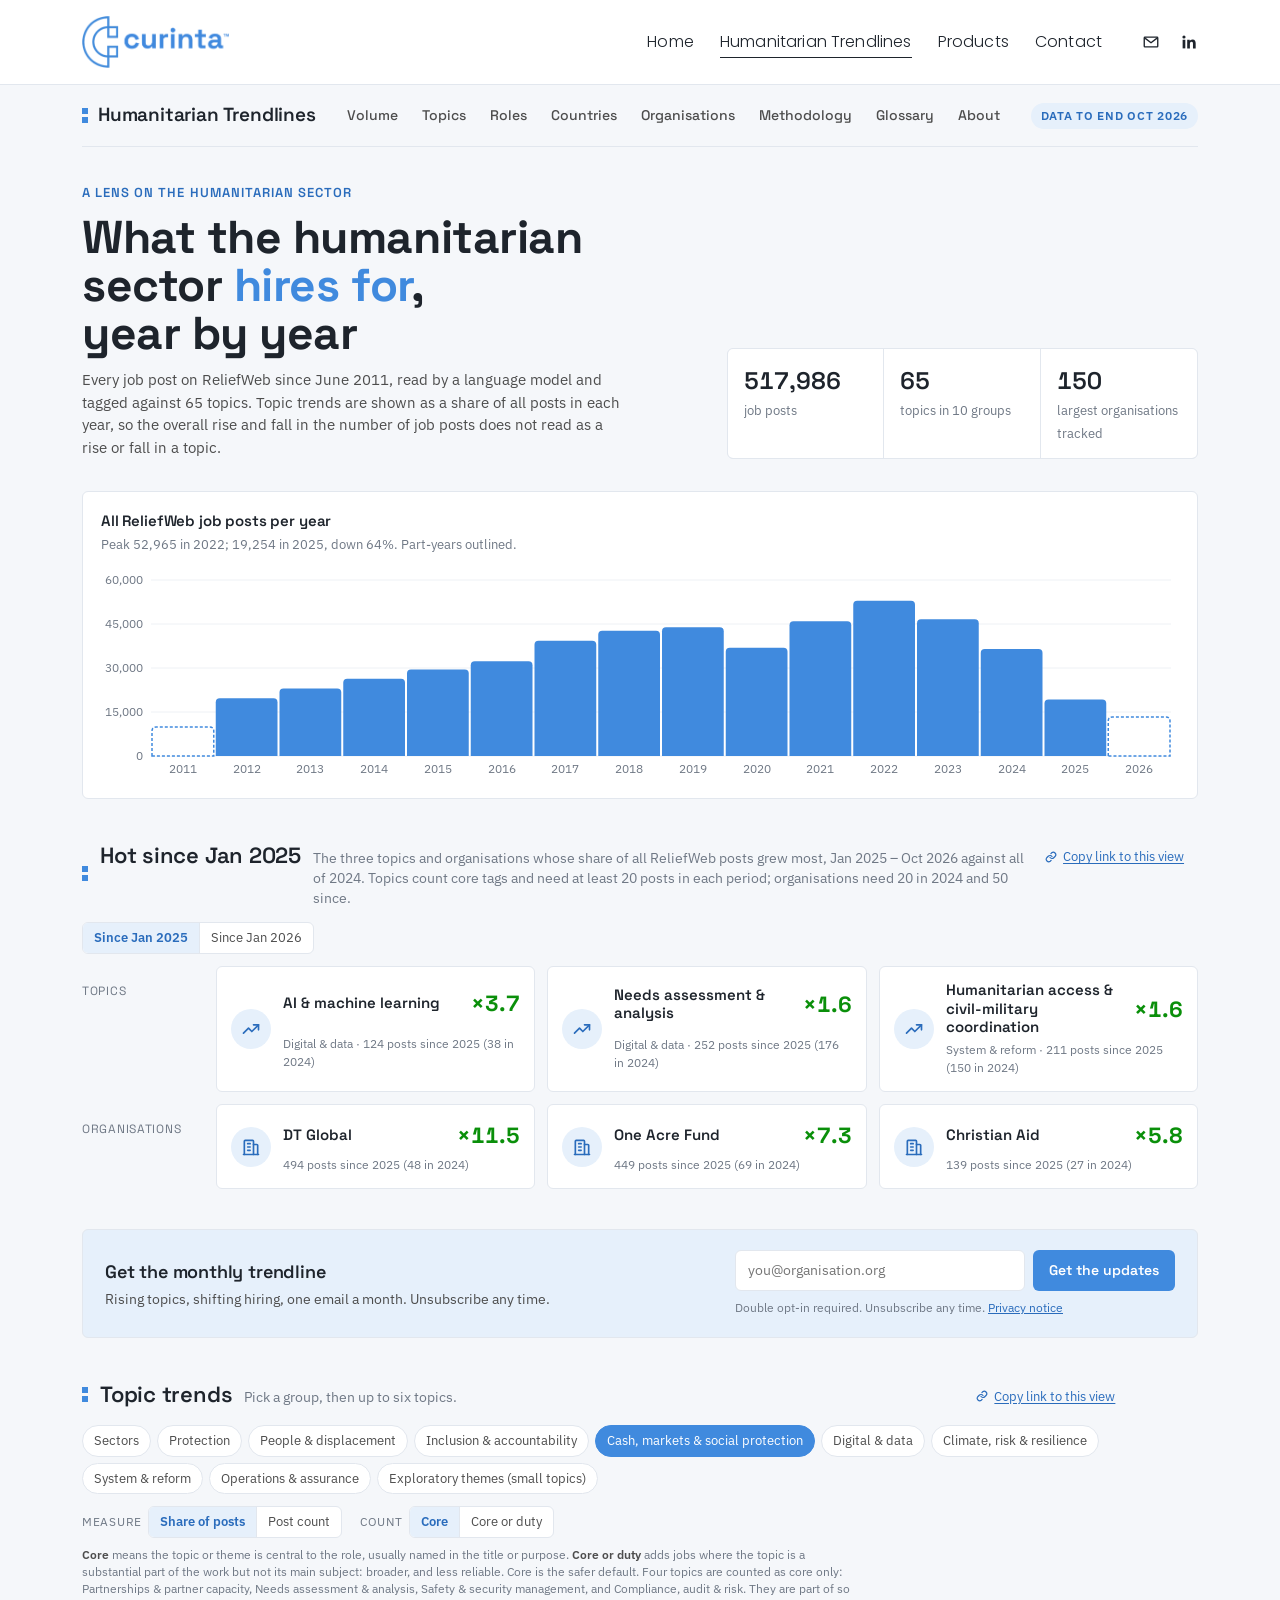
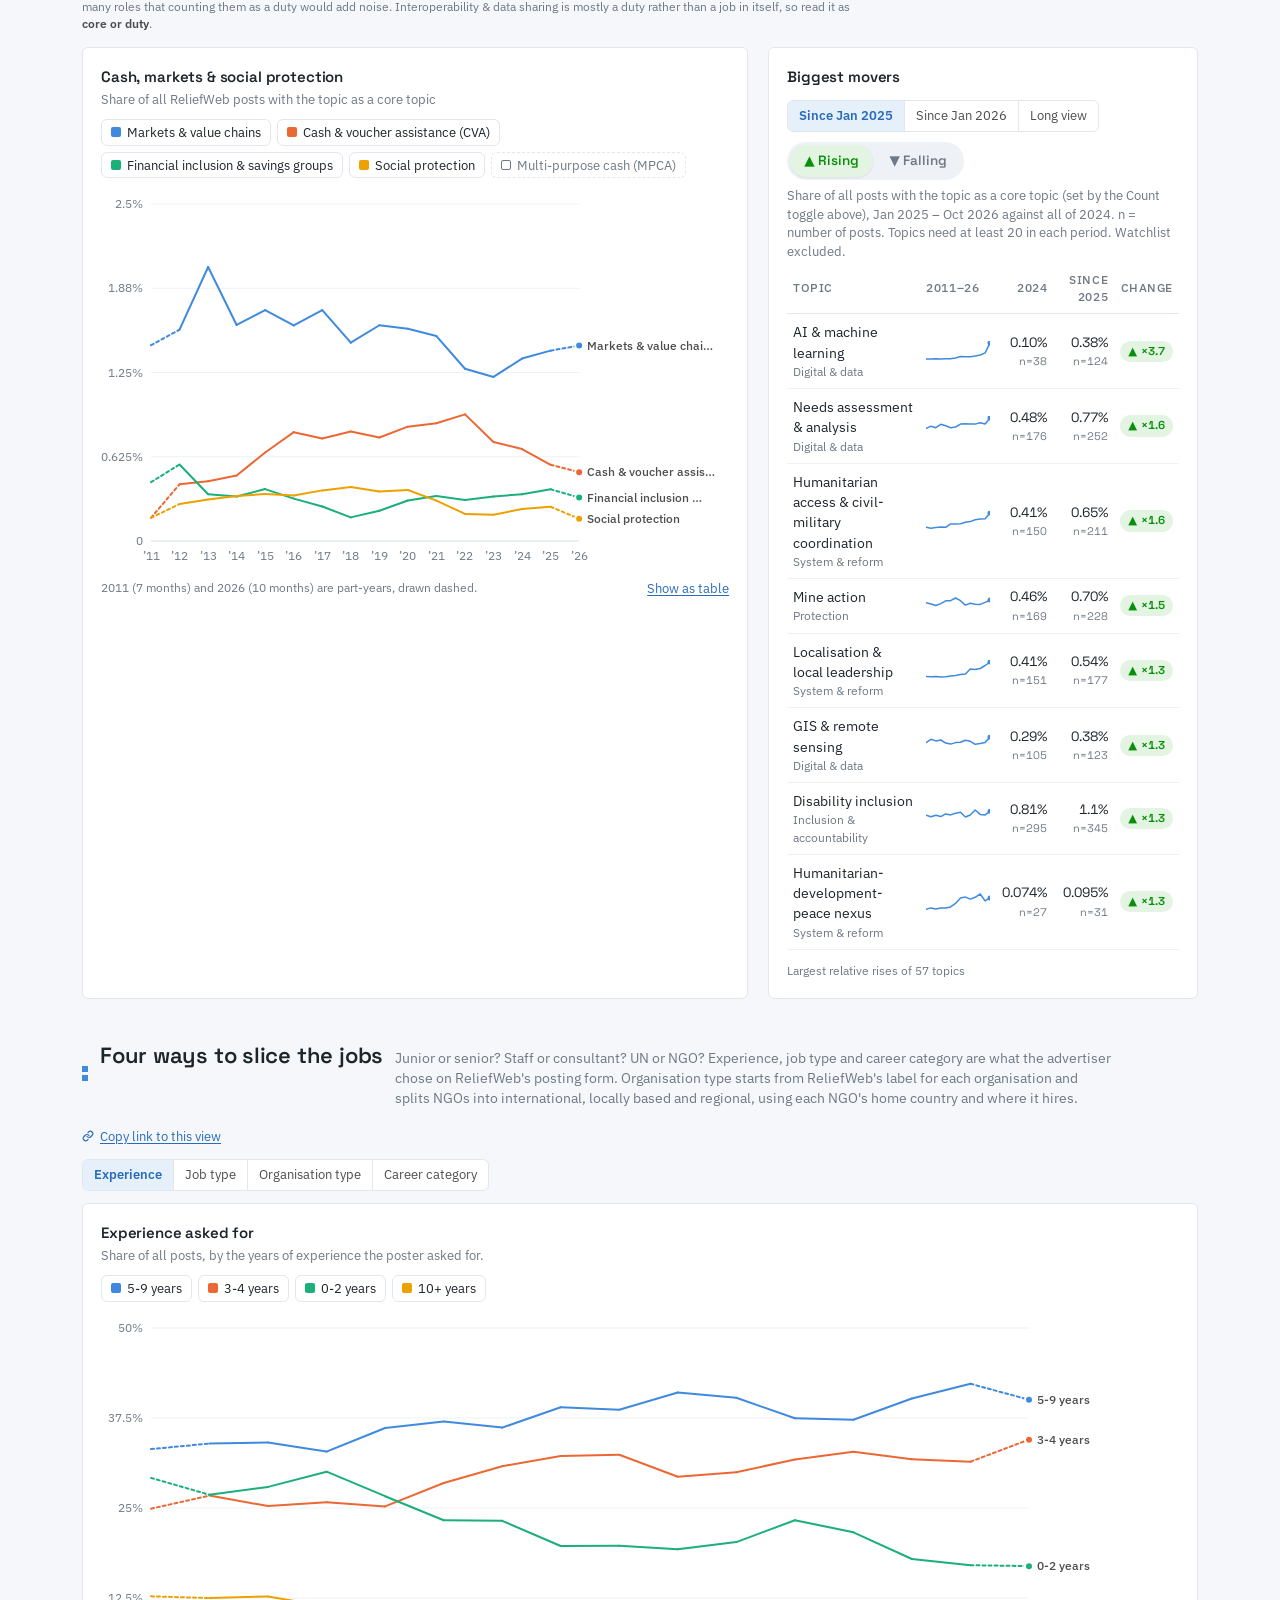
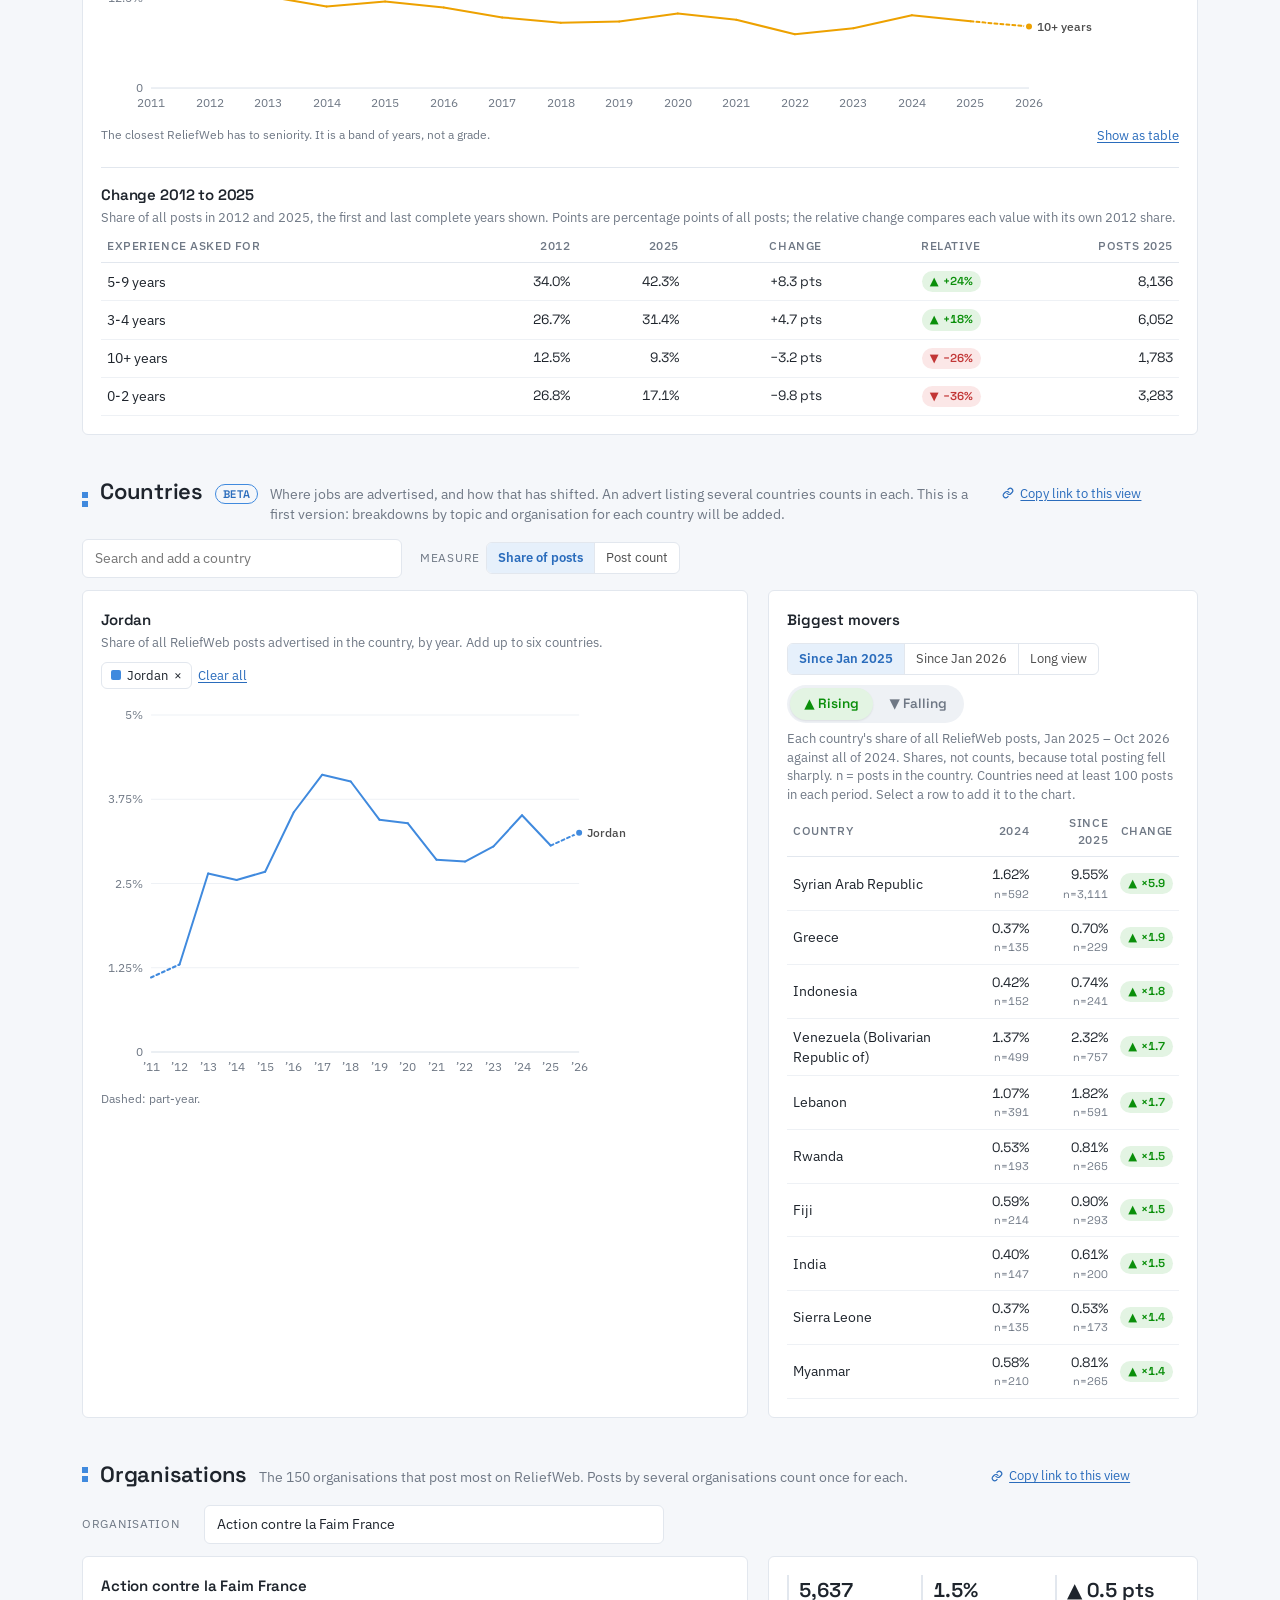
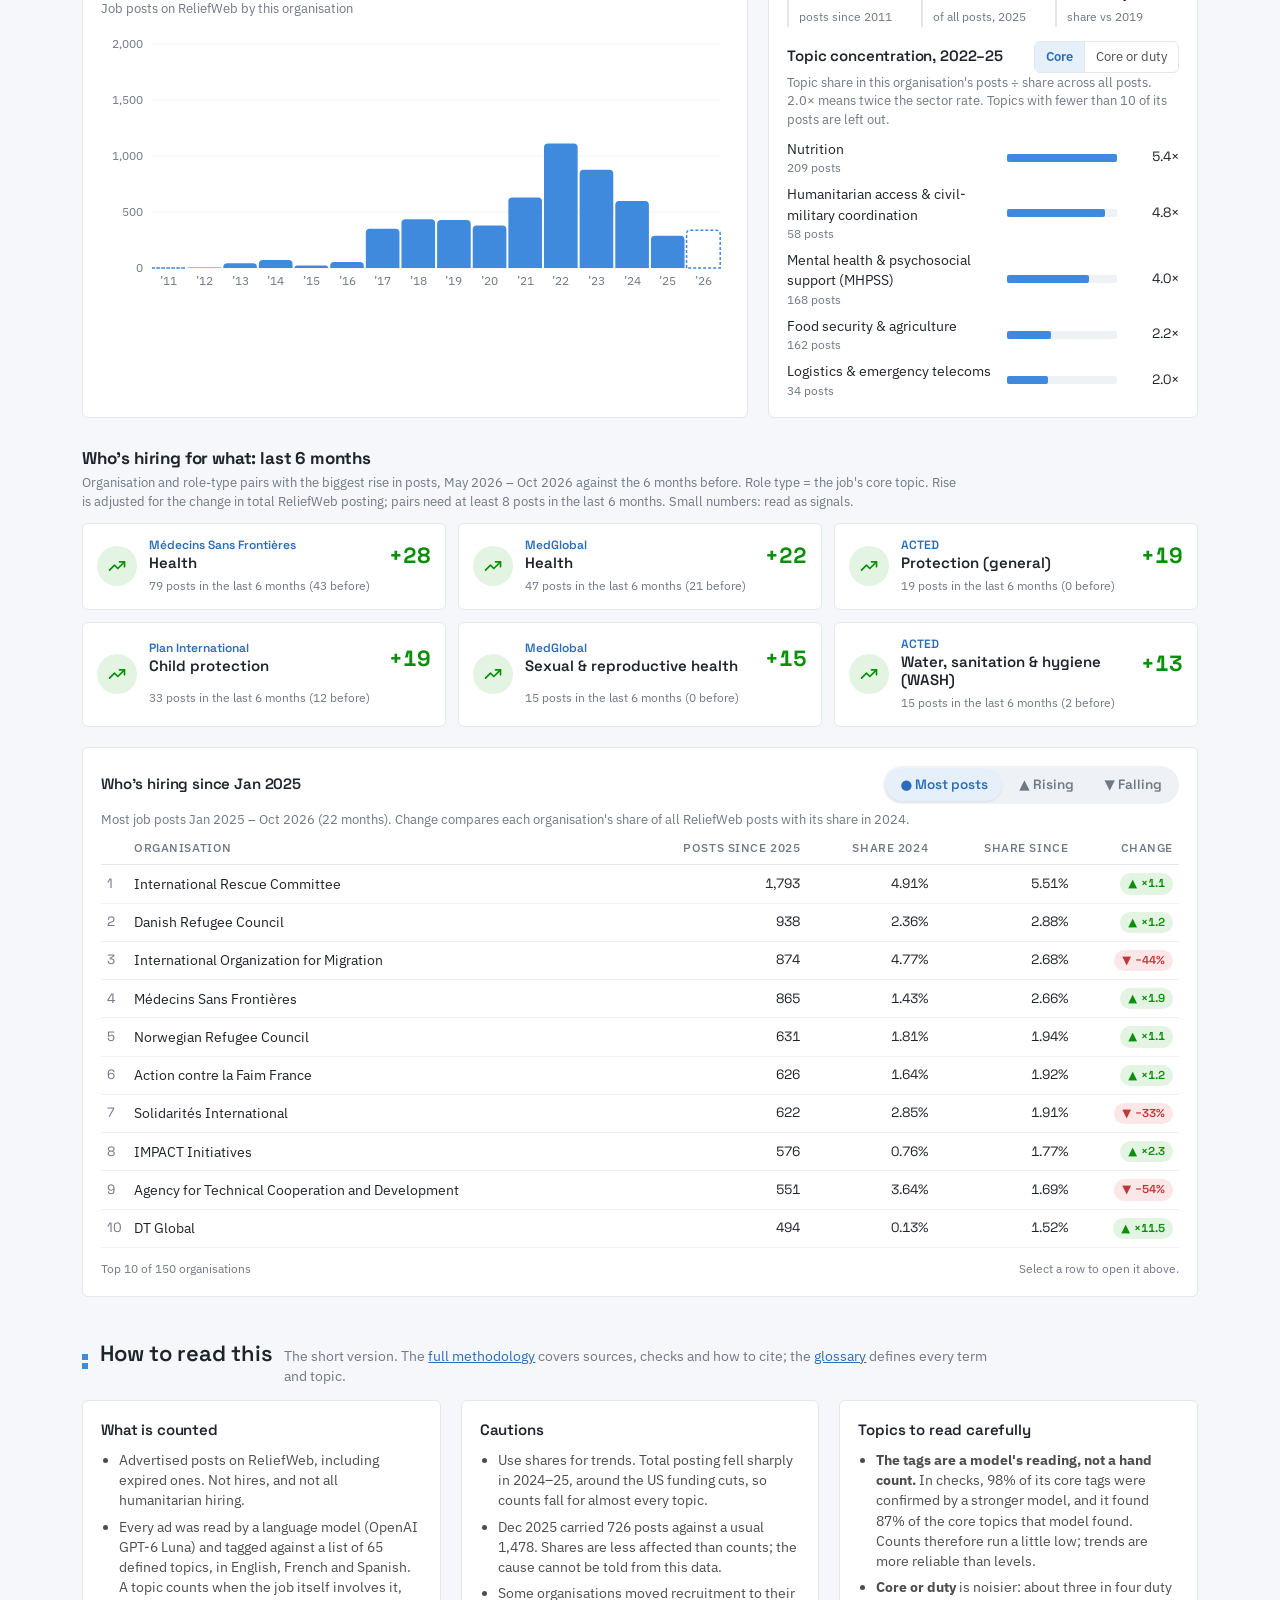
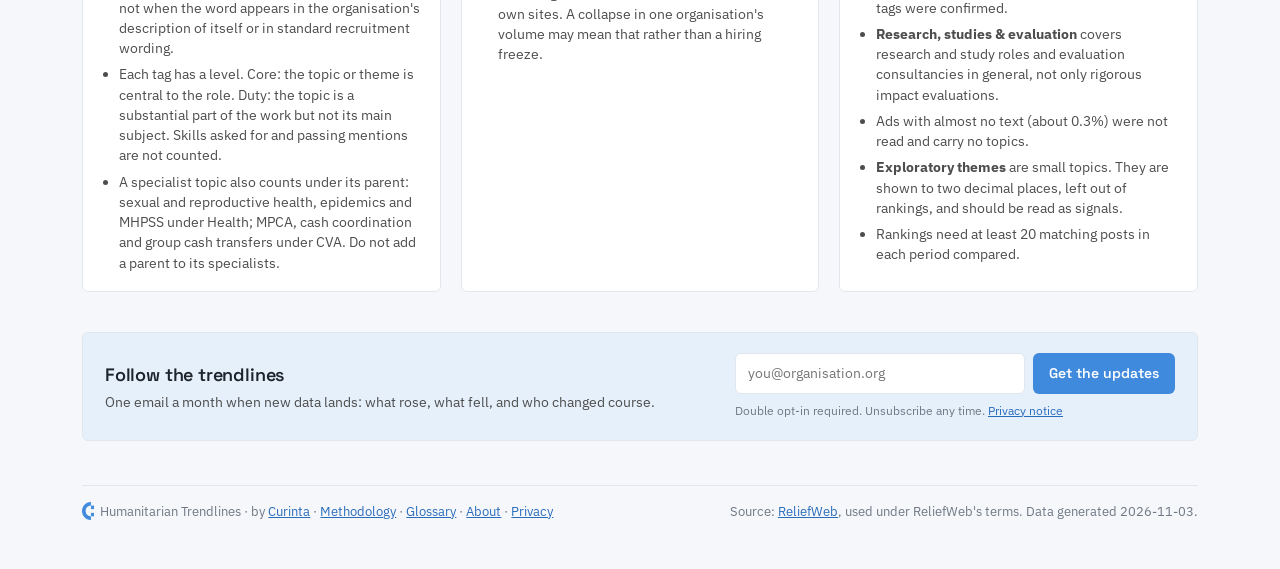
==== commit 40cae603: "Title resets filters; 'data to end' wording" ====
--- a/docs/index.html
+++ b/docs/index.html
@@ -279,7 +279,7 @@
 
 <div class="wrap">
   <header class="brand">
-    <a class="prod" href="#"><span class="pix" aria-hidden="true"></span>Humanitarian Trendlines</a>
+    <a class="prod" href="index.html" title="Reset all filters" onclick="try{localStorage.removeItem('tv3')}catch(e){}"><span class="pix" aria-hidden="true"></span>Humanitarian Trendlines</a>
     <nav aria-label="Sections"><a href="#volume">Volume</a><a href="#topics">Topics</a><a href="#roles">Roles</a><a href="#countries">Countries</a><a href="#orgs">Organisations</a><a href="methodology.html">Methodology</a><a href="glossary.html">Glossary</a><a href="about.html">About</a></nav>
     <span class="stamp" id="stamp">Data to end Oct 2026</span>
   </header>
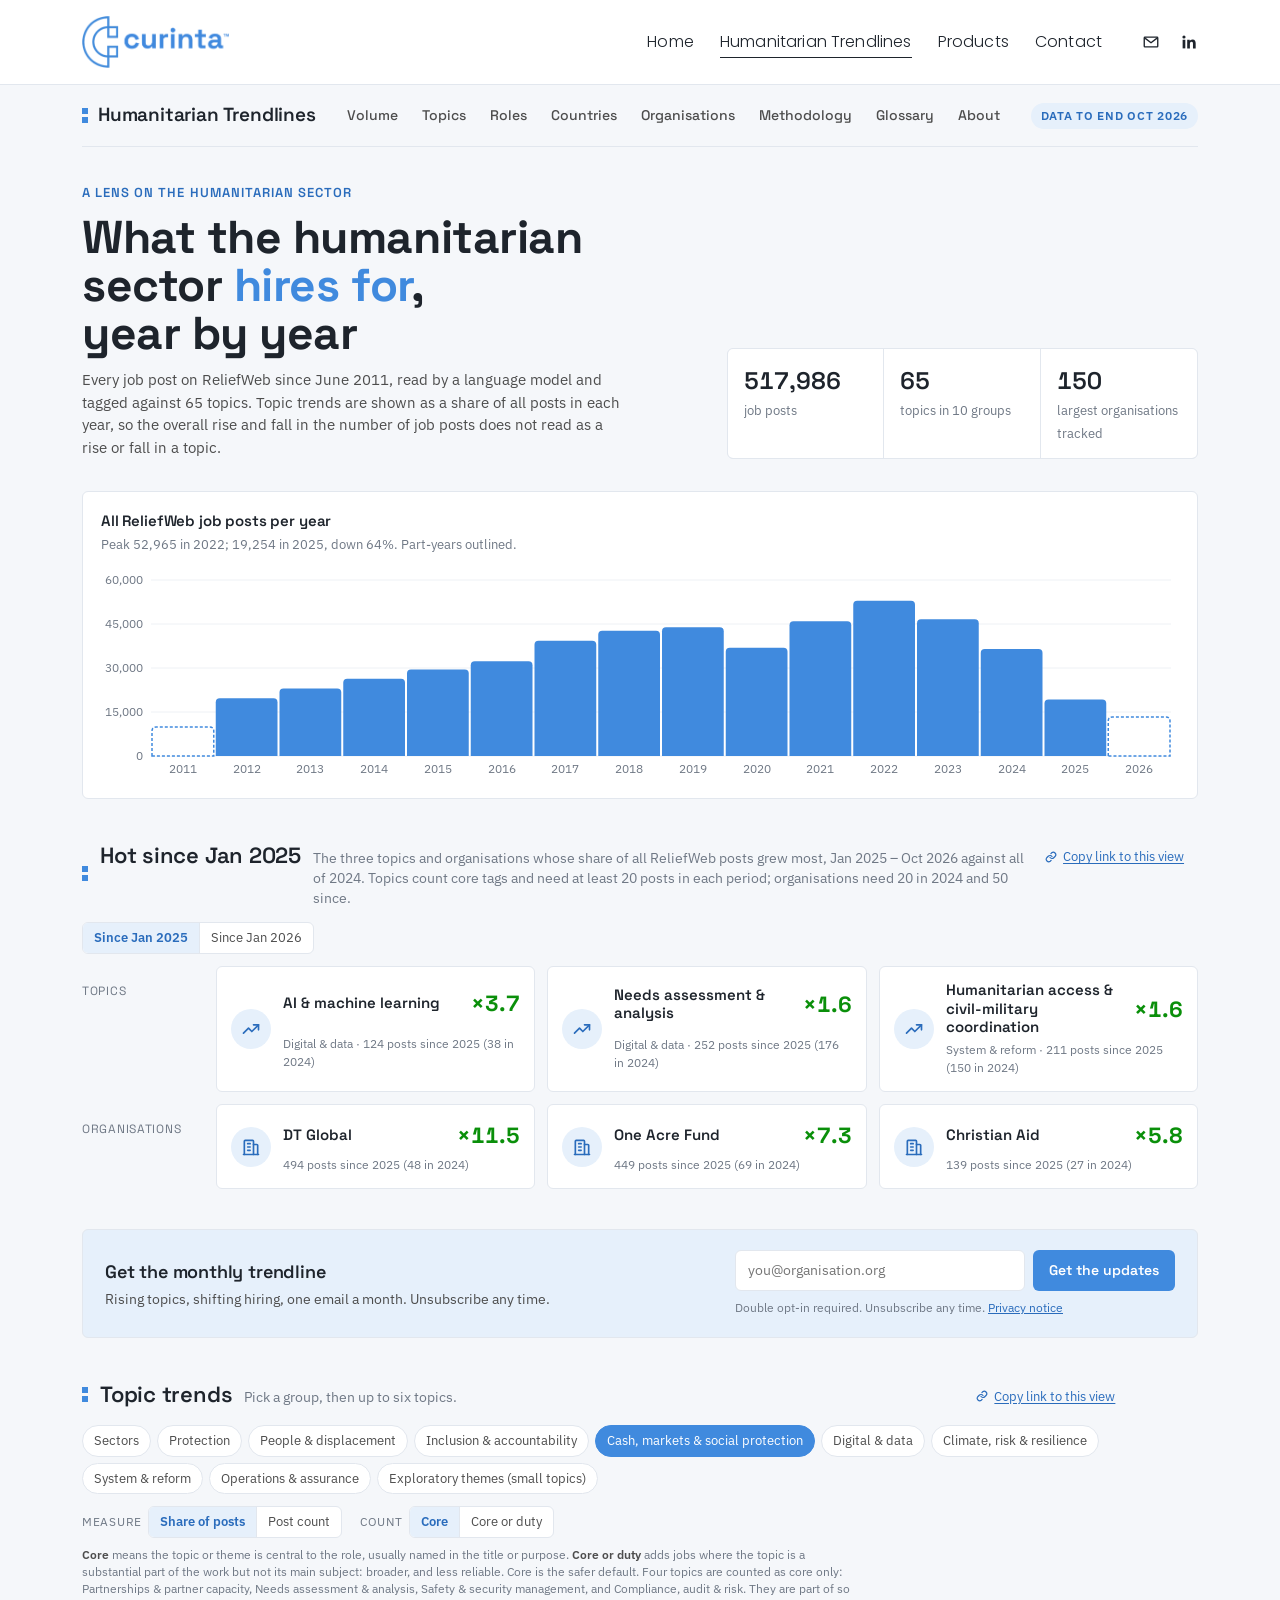
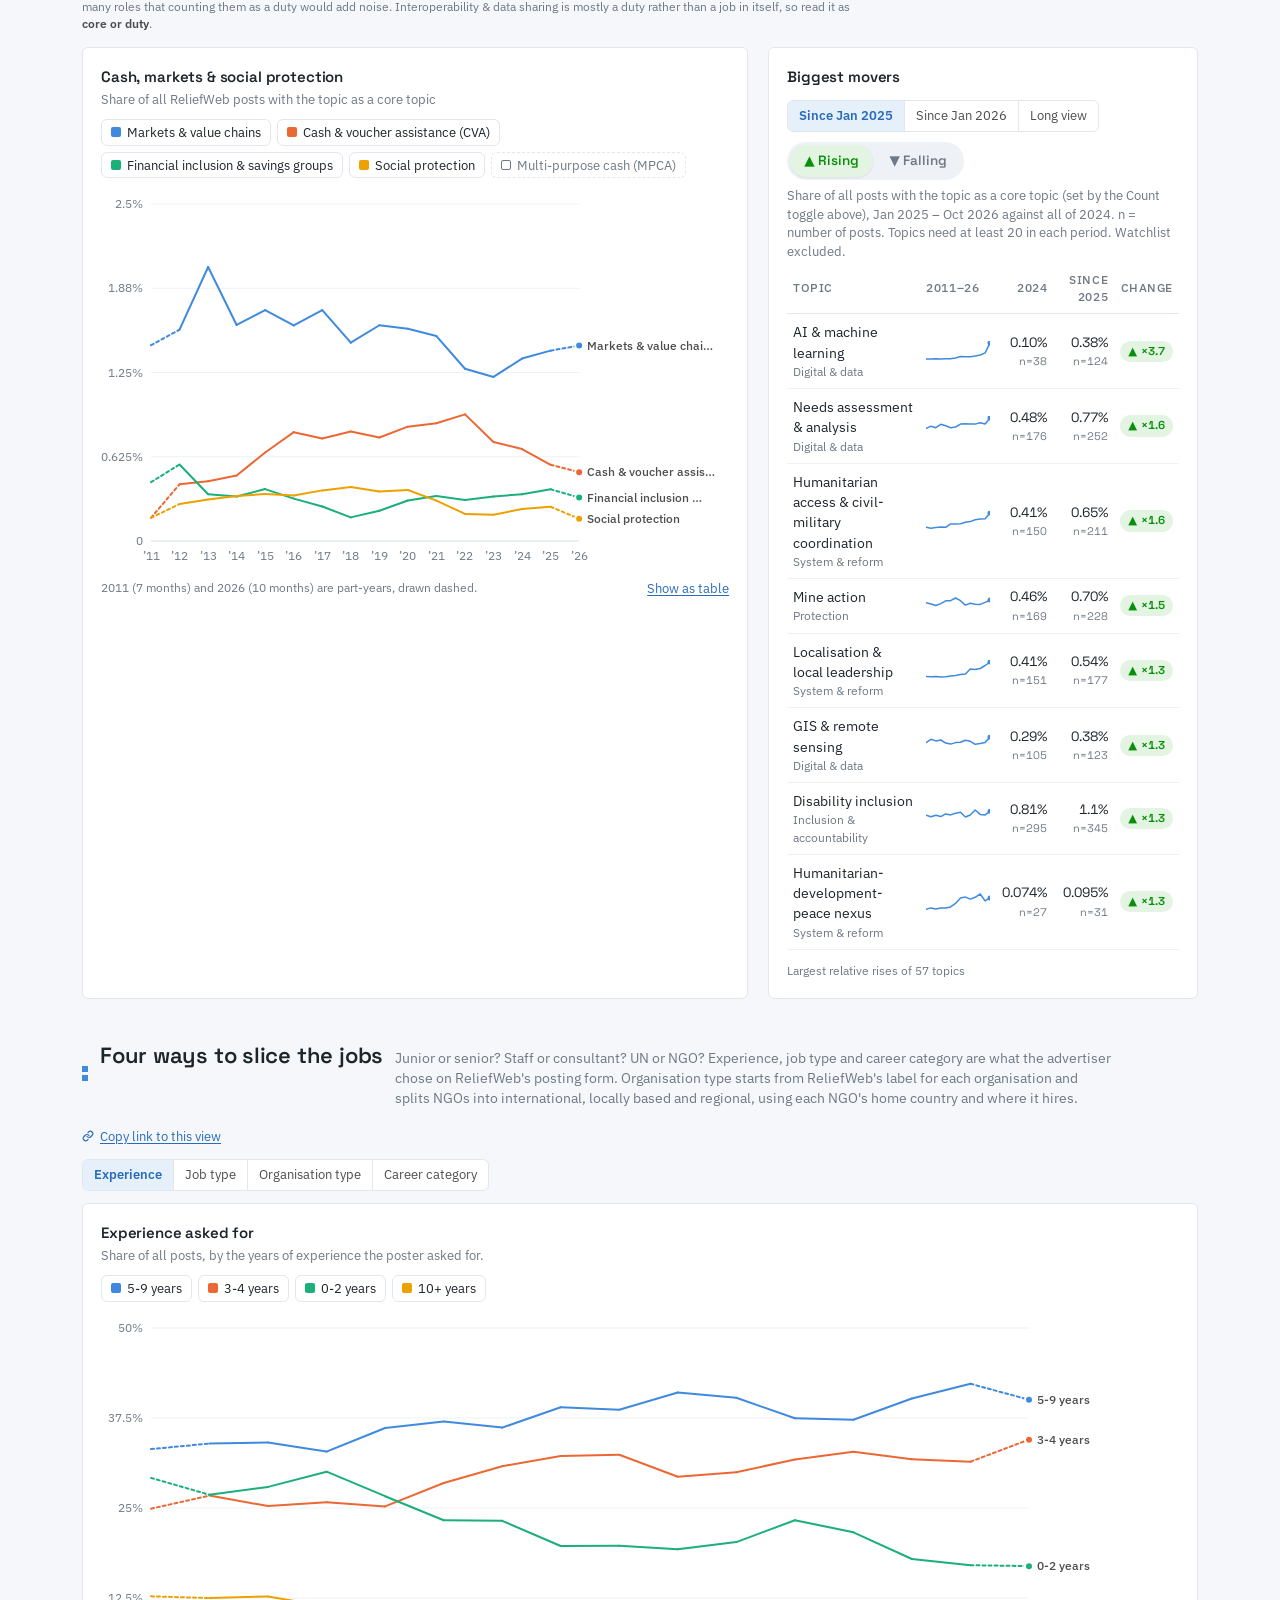
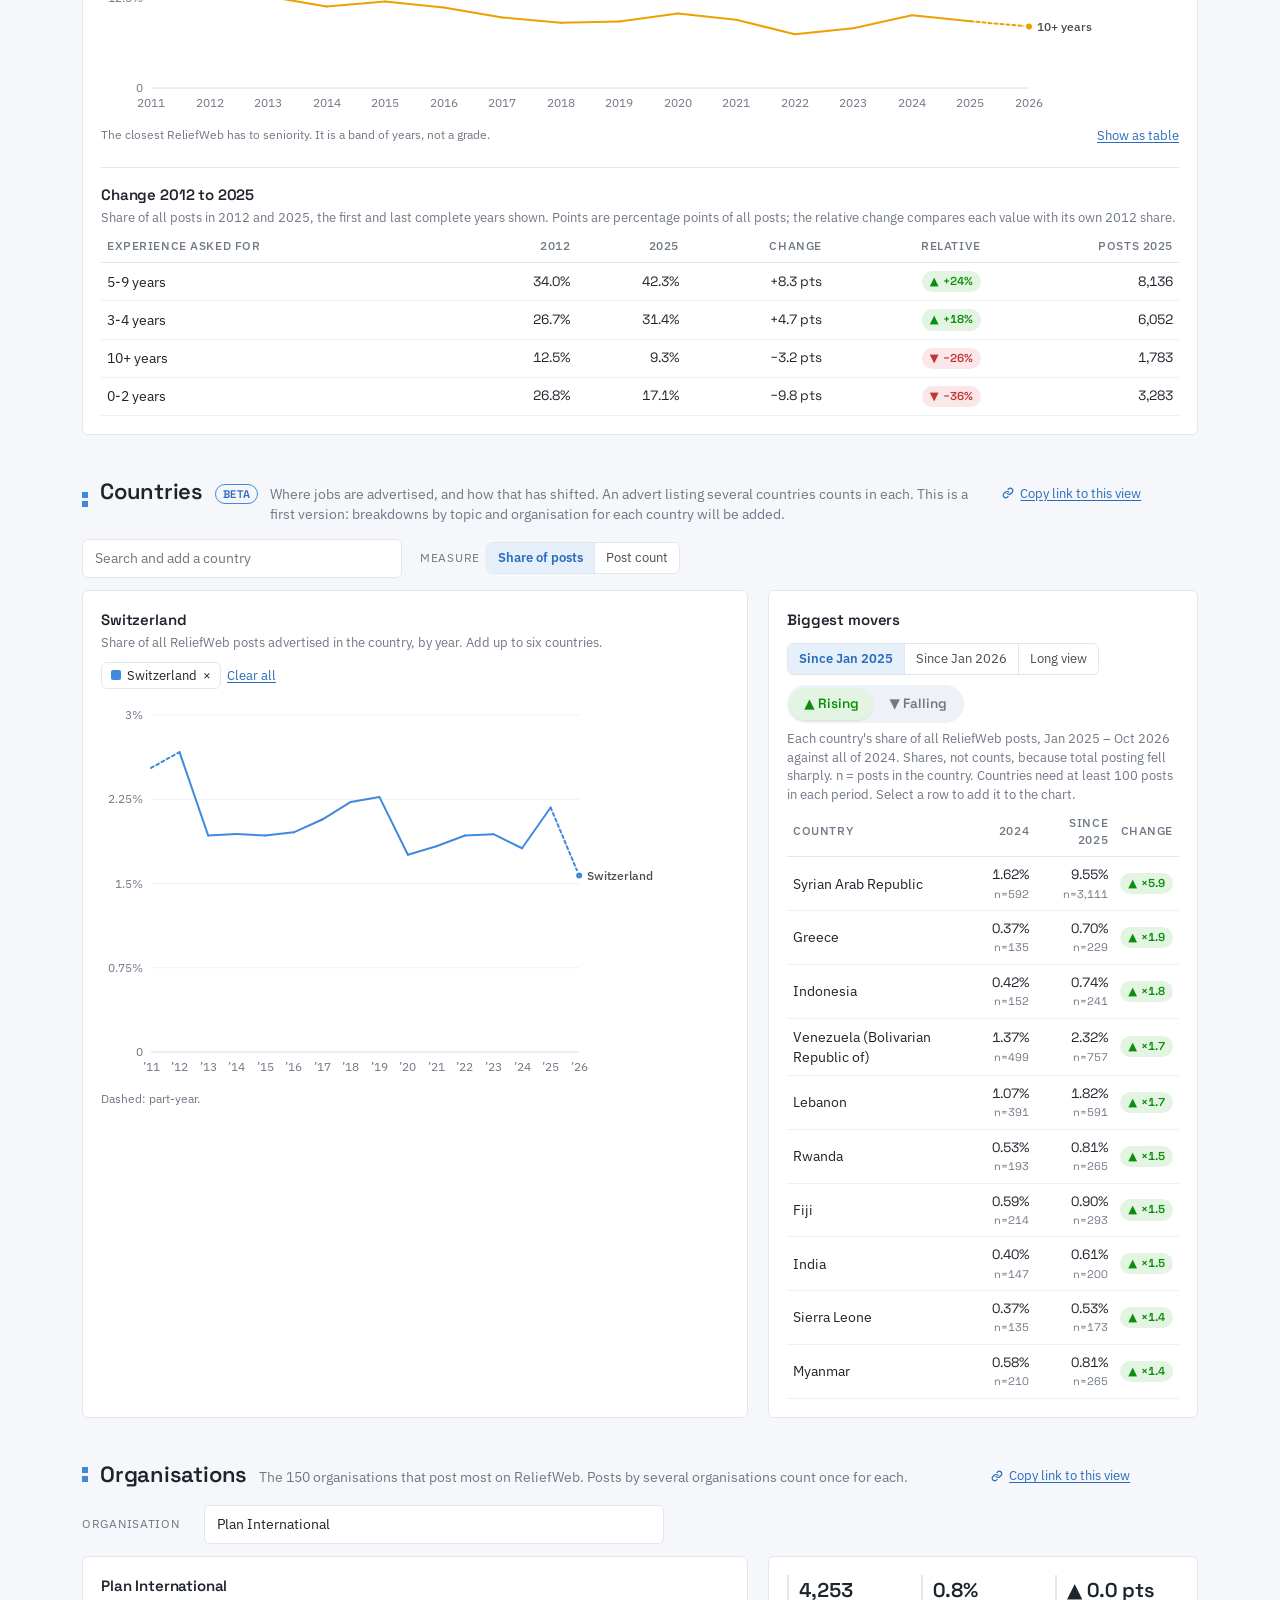
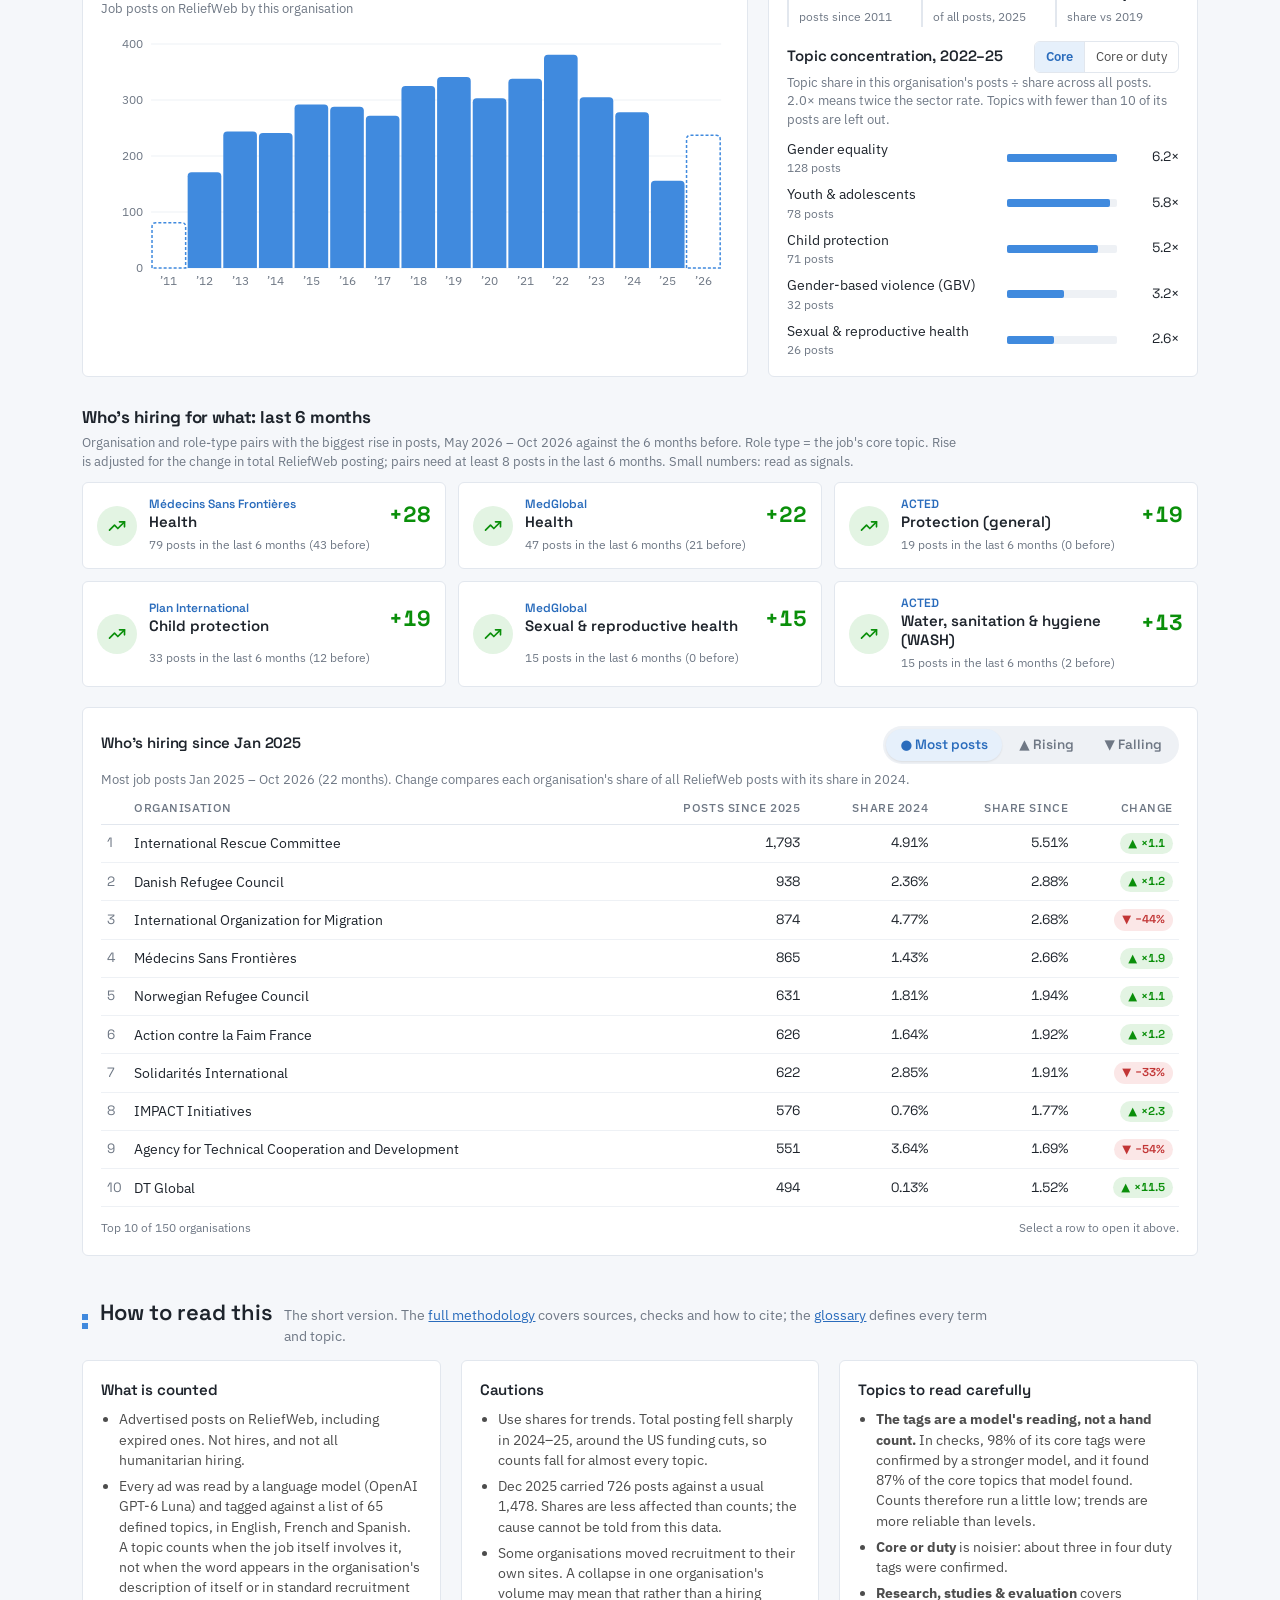
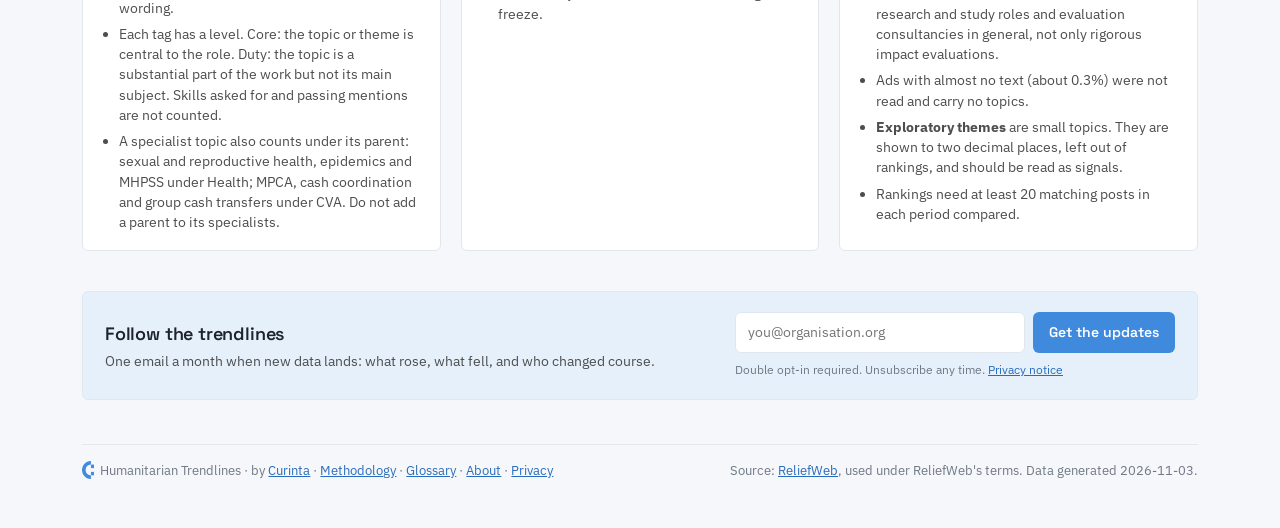
==== commit cb94f4be: "Add Dataset structured data" ====
--- a/docs/index.html
+++ b/docs/index.html
@@ -253,6 +253,20 @@
 .copylink.done{text-decoration:none;color:var(--up,#1a7f37)}
 .beta{font-size:11px;font-weight:600;letter-spacing:.06em;text-transform:uppercase;vertical-align:middle;padding:2px 7px;border-radius:999px;border:1px solid var(--accent);color:var(--accent-ink,var(--accent));margin-left:6px}
 </style>
+<script type="application/ld+json">
+{
+  "@context": "https://schema.org",
+  "@type": "Dataset",
+  "name": "Humanitarian Trendlines",
+  "description": "A lens on the humanitarian sector: how its priorities shift over time, read from ReliefWeb job posts since 2011, tagged against 65 topics and tracked by organisation.",
+  "url": "https://trendlines.curinta.com/",
+  "keywords": ["humanitarian sector", "ReliefWeb", "job market analysis", "aid workforce", "research"],
+  "isAccessibleForFree": true,
+  "temporalCoverage": "2011/..",
+  "creator": {"@type": "Organization", "name": "Curinta", "url": "https://www.curinta.com/"},
+  "isBasedOn": "https://reliefweb.int/jobs"
+}
+</script>
 </head>
 <body>
 <header class="site" id="site">
@@ -1006,4 +1020,4 @@
 })();
 </script>
 </body>
-</html>
+</html>
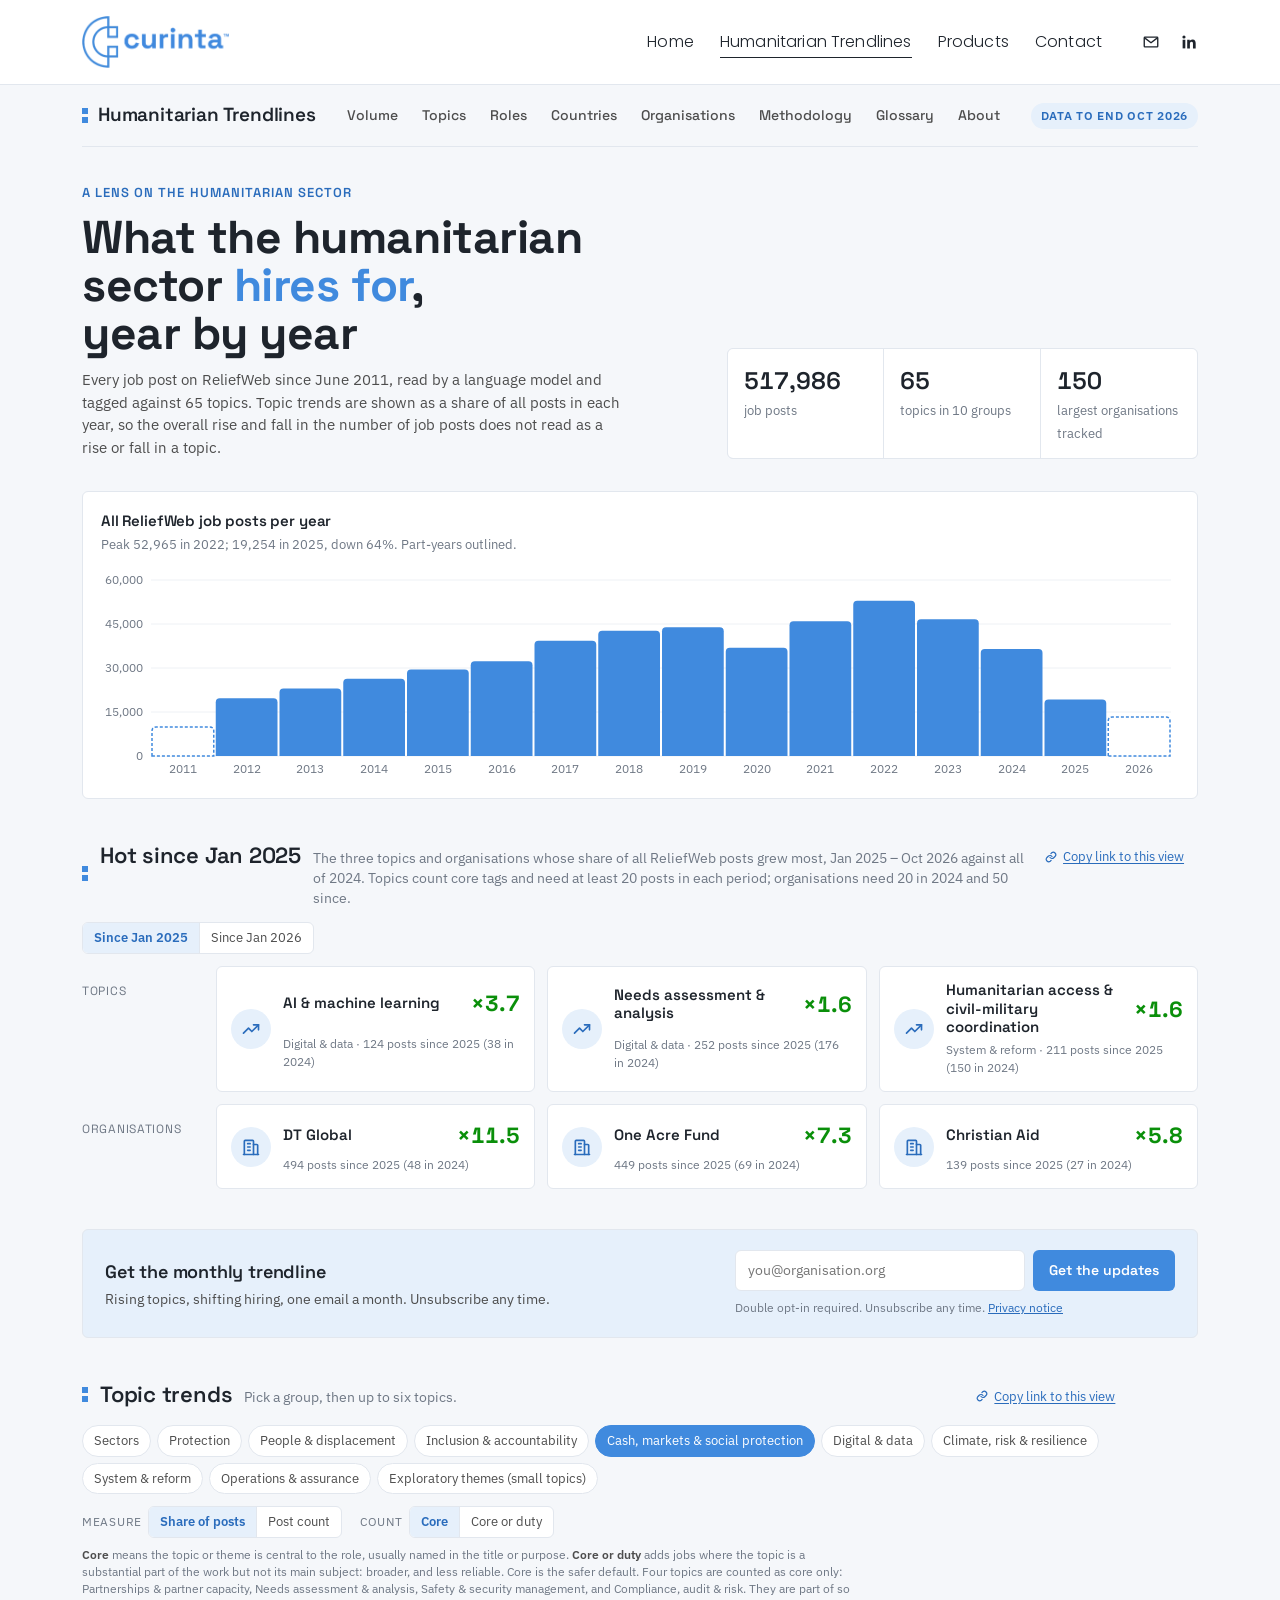
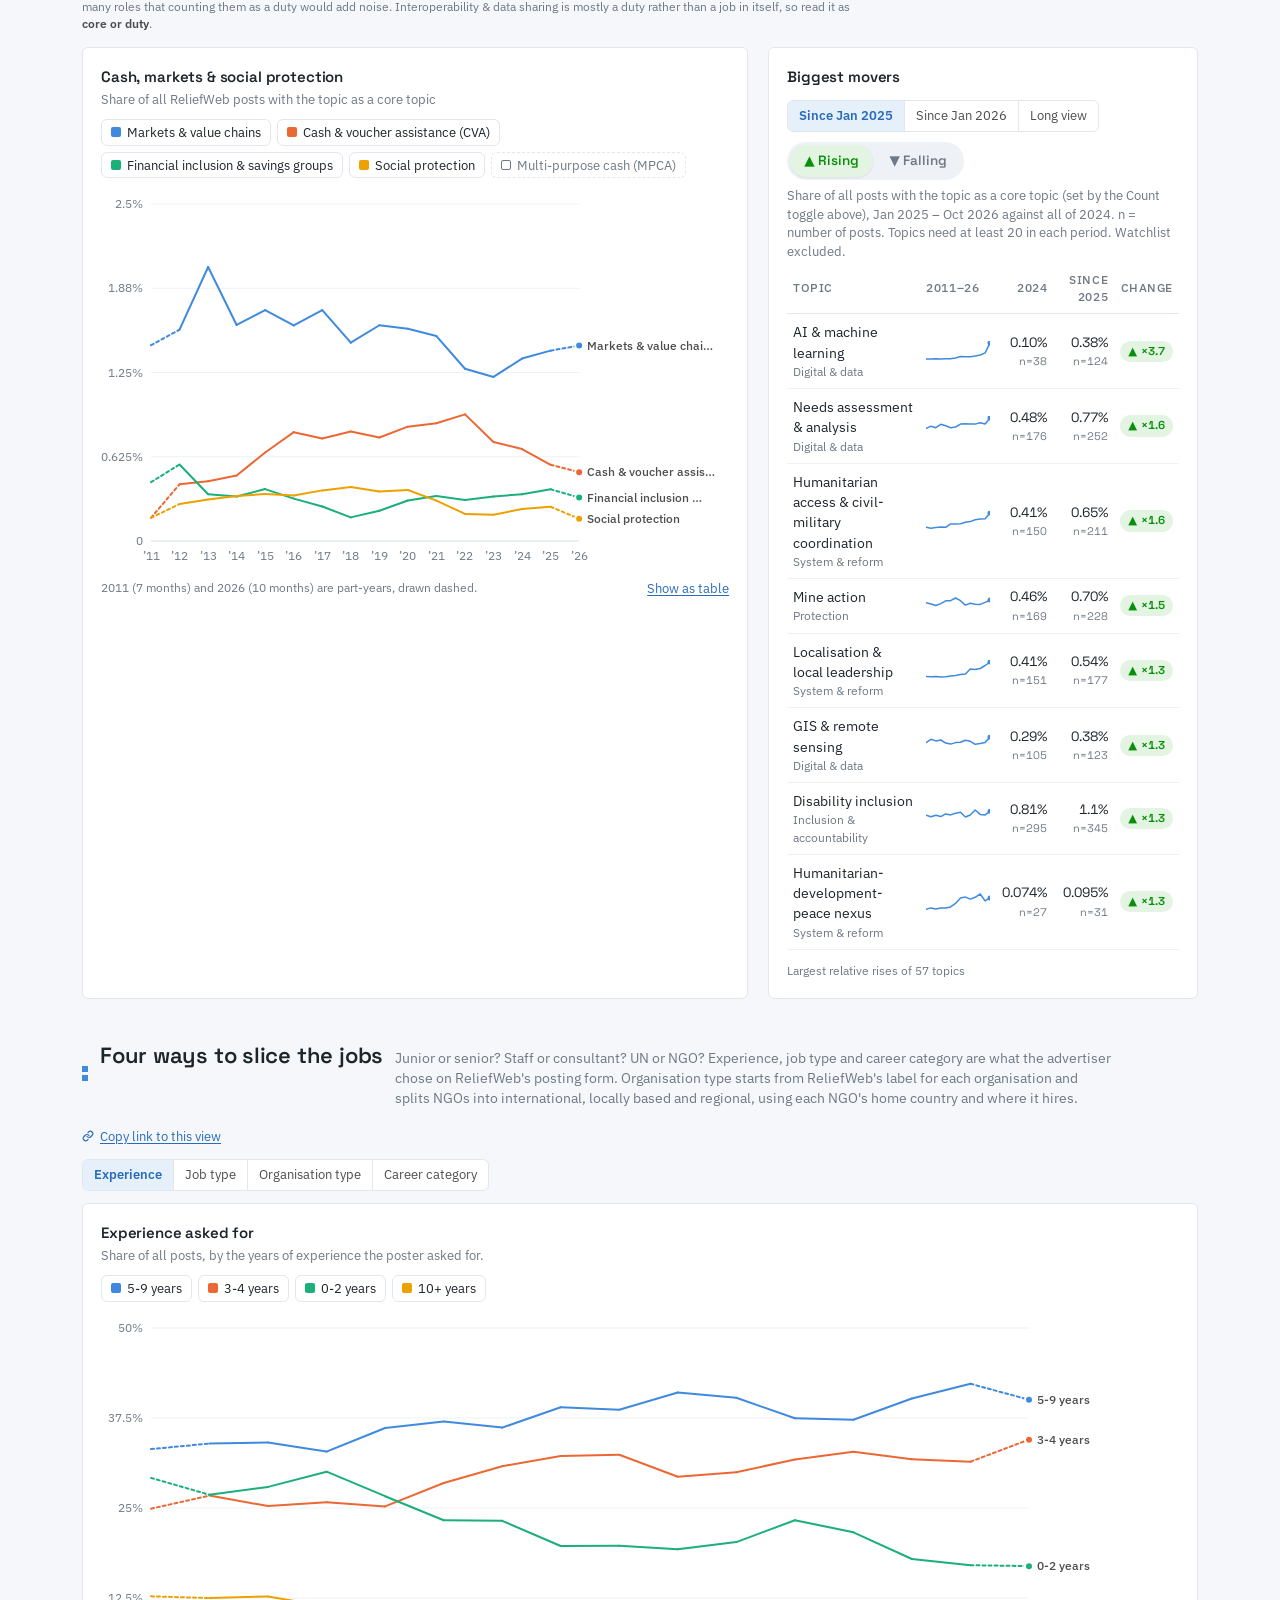
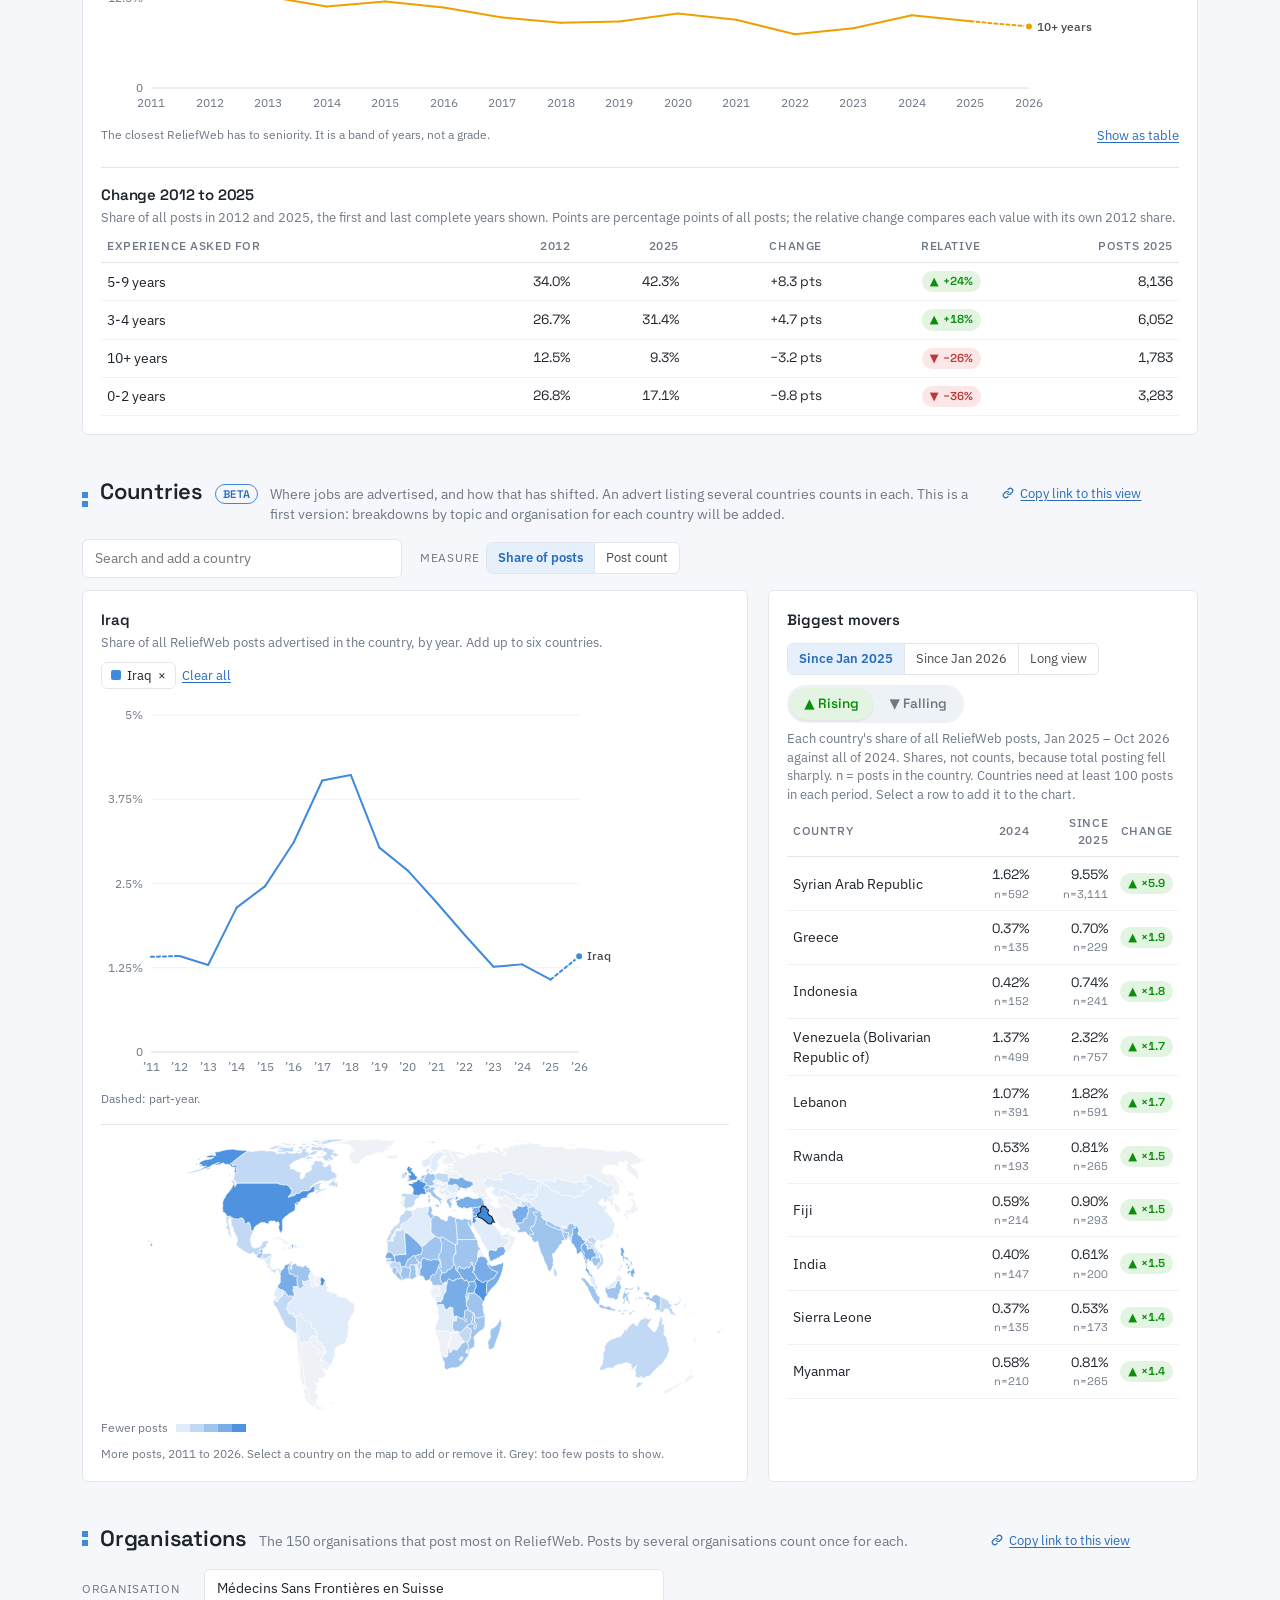
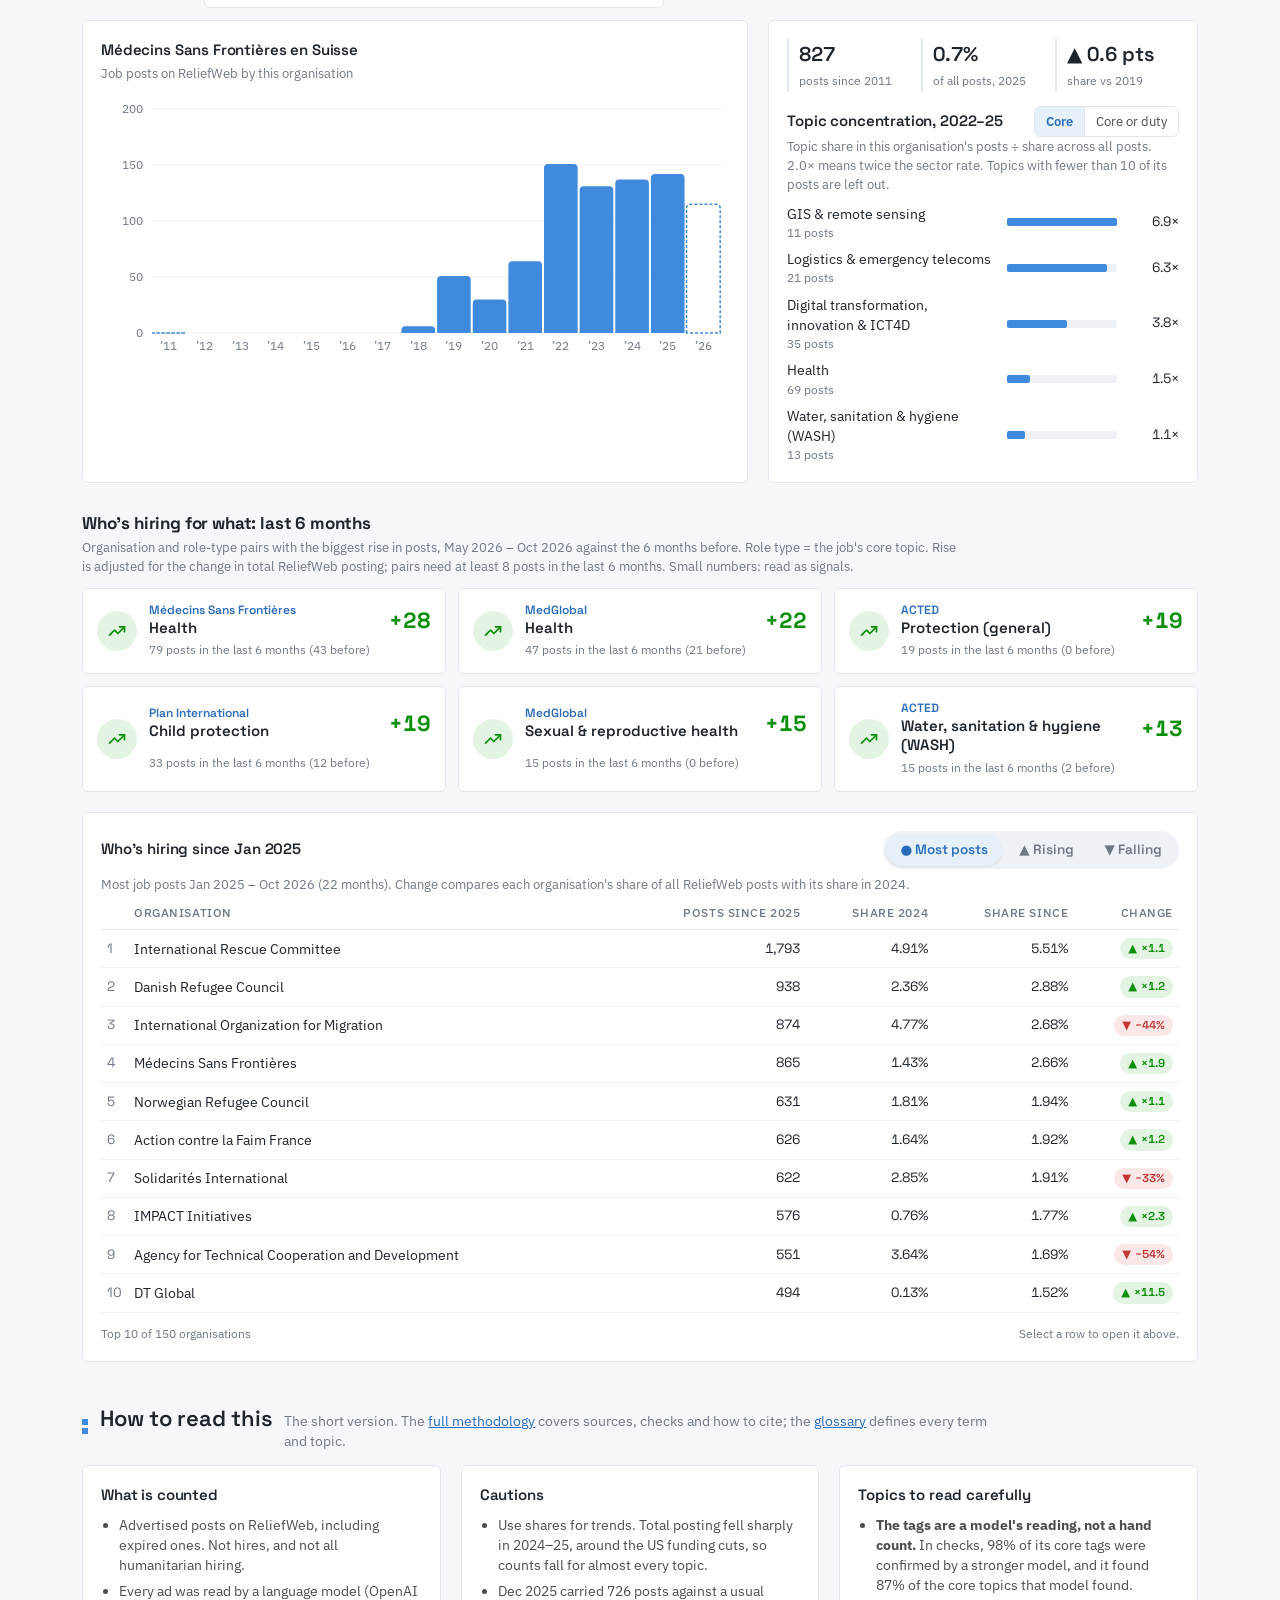
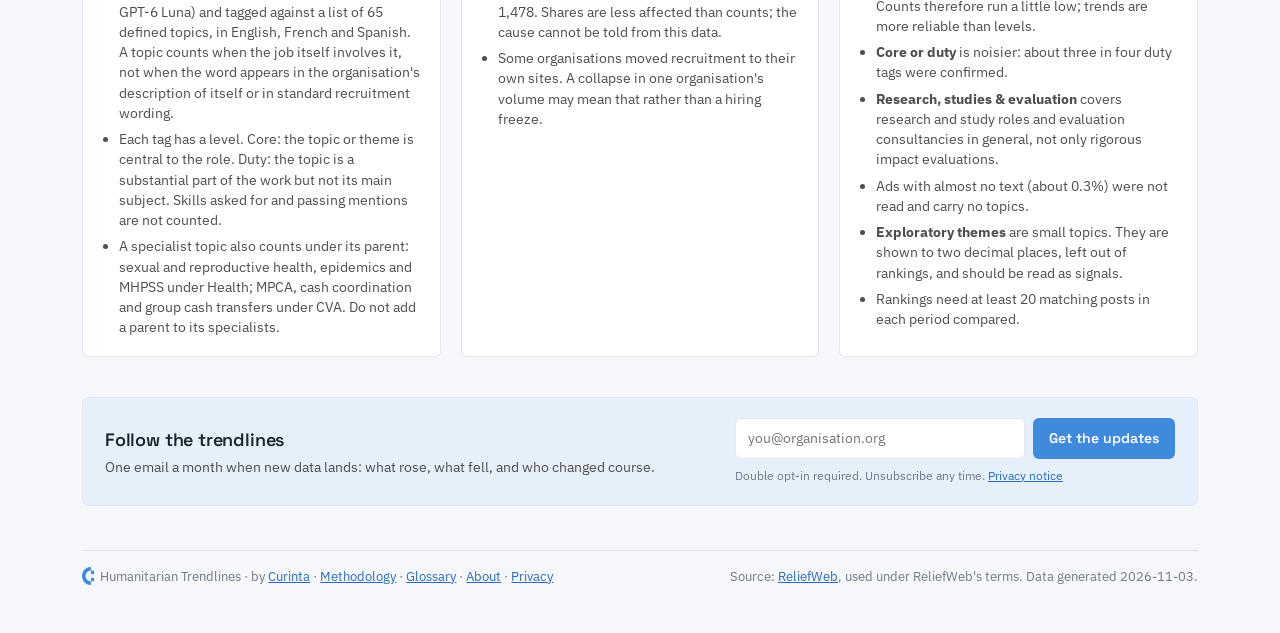
==== commit 3a5df484: "Country picker map, random country, career category note" ====
--- a/docs/index.html
+++ b/docs/index.html
@@ -251,6 +251,15 @@
 .copylink{margin-top:6px;display:inline-flex;align-items:center;gap:6px}
 .copylink::before{content:"";width:12px;height:12px;background:currentColor;-webkit-mask:url("data:image/svg+xml,%3Csvg xmlns='http://www.w3.org/2000/svg' viewBox='0 0 24 24' fill='none' stroke='black' stroke-width='2.4' stroke-linecap='round'%3E%3Cpath d='M10 13a5 5 0 0 0 7.5.5l3-3a5 5 0 0 0-7-7l-1.7 1.7'/%3E%3Cpath d='M14 11a5 5 0 0 0-7.5-.5l-3 3a5 5 0 0 0 7 7l1.7-1.7'/%3E%3C/svg%3E") center/contain no-repeat;mask:url("data:image/svg+xml,%3Csvg xmlns='http://www.w3.org/2000/svg' viewBox='0 0 24 24' fill='none' stroke='black' stroke-width='2.4' stroke-linecap='round'%3E%3Cpath d='M10 13a5 5 0 0 0 7.5.5l3-3a5 5 0 0 0-7-7l-1.7 1.7'/%3E%3Cpath d='M14 11a5 5 0 0 0-7.5-.5l-3 3a5 5 0 0 0 7 7l1.7-1.7'/%3E%3C/svg%3E") center/contain no-repeat}
 .copylink.done{text-decoration:none;color:var(--up,#1a7f37)}
+.ctymap{position:relative;margin-top:16px;border-top:1px solid var(--line);padding-top:14px}
+.ctymap svg{display:block;width:100%;height:auto}
+.ctymap path,.ctymap circle{stroke:var(--surface);stroke-width:.6;vector-effect:non-scaling-stroke}
+.ctymap .nd{fill:var(--grid)}
+.ctymap .has{fill:var(--accent);cursor:pointer}
+.ctymap .has:hover{stroke:var(--ink);stroke-width:1.3}
+.ctymap .on{stroke:var(--ink);stroke-width:1.1;fill-opacity:1}
+.ctymap-key{display:flex;align-items:center;gap:8px;flex-wrap:wrap;margin:8px 0 0;font-size:12px;color:var(--muted)}
+.ctymap-key .ramp{display:inline-flex}.ctymap-key .ramp i{width:14px;height:8px;background:var(--accent)}
 .beta{font-size:11px;font-weight:600;letter-spacing:.06em;text-transform:uppercase;vertical-align:middle;padding:2px 7px;border-radius:999px;border:1px solid var(--accent);color:var(--accent-ink,var(--accent));margin-left:6px}
 </style>
 <script type="application/ld+json">
@@ -412,6 +421,8 @@
         <div class="tchips" id="ctyChips" role="group" aria-label="Countries shown"></div>
         <div class="chart" id="ctyChart"></div>
         <div class="foot"><span id="ctyNote"></span></div>
+        <div class="ctymap" id="ctyMap" hidden></div>
+        <p class="ctymap-key" id="ctyMapKey" hidden></p>
       </div>
       <div class="panel">
         <div class="mvhead"><h3>Biggest movers</h3>
@@ -522,6 +533,7 @@
 </div>
 
 <script src="data/data.js"></script>
+<script src="world_map.js"></script>
 <script>
 (function(){
 const RD=window.RW_DATA;
@@ -594,7 +606,7 @@
     if(q.has("items")){const m=bySlug((D.roles.dims[k]||[]).map(v=>v.name)),names=list("items").map(s=>m.get(s)).filter(Boolean).slice(0,6);
       if(names.length){st.rsel=st.rsel||{};if(k==="org_type")st.rselV=2;st.rsel[k]=[0,1,2,3,4,5].map(i=>names[i]||null);}}}
   // countries
-  if(q.has("countries")&&RD.countries){const m=bySlug(RD.countries.countries.map(c=>c.c)),names=list("countries").map(s=>m.get(s)).filter(Boolean).slice(0,6);if(names.length)st.ctySel=names;}
+  if(q.has("countries")&&RD.countries){const m=bySlug(RD.countries.countries.map(c=>c.c)),names=list("countries").map(s=>m.get(s)).filter(Boolean).slice(0,6);if(names.length){st.ctySel=names;st.ctySet=1;}}
   const cm=one("cmeasure",["share","count"]);if(cm)st.ctyM=cm;
   const cp=one("cperiod",["2025","2026","long"]);if(cp)st.ctyP=cp==="long"?"long":cp+"-01";
   const cd=one("cdir",["rising","falling"]);if(cd)st.ctyDown=cd==="falling";
@@ -630,7 +642,7 @@
     head.appendChild(b);});
 }
 const FROM_URL=readURL();
-function save(){try{localStorage.setItem("tv3",JSON.stringify({st:{g:st.g,measure:st.measure,metric:st.metric,sel:st.sel,org:st.org,orgSet:st.orgSet,role:st.role,rsel:st.rsel,rselV:st.rselV,mp:st.mp,omMode:st.omMode,tilt:st.tilt,rec:st.rec,ctySel:st.ctySel,ctyM:st.ctyM,ctyP:st.ctyP,ctyDown:st.ctyDown,falling:st.falling}}));}catch(e){}writeURL();}
+function save(){try{localStorage.setItem("tv3",JSON.stringify({st:{g:st.g,measure:st.measure,metric:st.metric,sel:st.sel,org:st.org,orgSet:st.orgSet,role:st.role,rsel:st.rsel,rselV:st.rselV,mp:st.mp,omMode:st.omMode,tilt:st.tilt,rec:st.rec,ctySel:st.ctySel,ctySet:st.ctySet,ctyM:st.ctyM,ctyP:st.ctyP,ctyDown:st.ctyDown,falling:st.falling}}));}catch(e){}writeURL();}
 function selOf(g){let s=st.sel[g];if(!s||!s.length||s.some(x=>!x||!byG[g].some(t=>t.t===x)&&x!==null))s=st.sel[g]=defaultSel(g).map(x=>x);return s;}
 /* selection stored as slot array: index = colour slot */
 function slotsOf(g){let s=st.sel[g];if(!Array.isArray(s)||s.length!==6){const d=defaultSel(g);s=st.sel[g]=[0,1,2,3,4,5].map(i=>d[i]||null);}return s;}
@@ -871,7 +883,7 @@
   experience:{title:"Experience asked for",sub:"Share of all posts, by the years of experience the poster asked for.",note:"The closest ReliefWeb has to seniority. It is a band of years, not a grade."},
   job_type:{title:"Job type",sub:"Share of all posts, by the kind of contract.",note:"Chosen by the poster. Tenders are a new type and still rare."},
   org_type:{title:"Organisation type",sub:"Share of all posts, by the kind of organisation hiring. NGOs are split by where they are based.",pref:["International NGO","International Organization","Locally based NGO","Regional NGO (global South base)","Red Cross/Red Crescent Movement","Other"],note:"ReliefWeb's organisation types, with NGOs split in three. Locally based = home in a low or middle income country and at least 80% of its posts there; it is a proxy for national NGOs. ReliefWeb is mainly where international organisations advertise, so a small local share does not mean national NGOs hire little. UNICEF stopped posting in mid-2020, which lowers the international-organisation share.",link:["https://github.com/RoryCrewCurinta/reliefweb_jobs/blob/main/docs/data/ORG_CLASSIFICATION.md","How organisations are classified"]},
-  career_category:{title:"Career category",sub:"Share of posts that carry a category, by job function.",note:"Chosen by the poster. Shown from 2018, when every post began to carry one; earlier years were patchy and not comparable. Program/Project Management is a catch-all (about half of posts), so it is off by default."}};
+  career_category:{title:"Career category",sub:"Share of posts that carry a category, by job function.",note:"Chosen by the poster. Shown from 2018, when every post began to carry one; earlier years were patchy and not comparable. Program/Project Management is a catch-all (about half of posts), so it is off by default. ‘Other’ first appears as a category in May 2026 (marked) and takes about 4% of posts since, so the 2026 shares of the other categories run slightly low against earlier years."}};
 let roleTable=false;
 document.querySelectorAll("#roleSeg button").forEach(b=>b.onclick=()=>{st.role=b.dataset.v;save();renderRoles();});
 document.getElementById("roleTableToggle").onclick=()=>{roleTable=!roleTable;renderRoles();};
@@ -893,7 +905,7 @@
     if(si<0&&nSel>=6){b.disabled=true;b.title="Six at most: turn one off first";}
     b.onclick=()=>{if(si>=0){if(nSel>1)slots[si]=null;}else{const f=slots.indexOf(null);if(f>=0)slots[f]=v.name;}save();renderRoles();};rc.appendChild(b);});
   const series=slots.map((name,si)=>{if(!name)return null;const v=list.find(x=>x.name===name);if(!v)return null;return{name,color:css(SLOTS[si]),t:{n:v.y},v:v.y.map((c,i)=>(k==="career_category"&&Y[i]<2018)?null:(den[i]?100*c/den[i]:0))};}).filter(Boolean);
-  lines(document.getElementById("roleChart"),series,{aria:cfg.title+" by year",
+  lines(document.getElementById("roleChart"),series,{aria:cfg.title+" by year",marker:k==="career_category"?{year:2026,label:"May 2026 · ‘Other’ added"}:null,
     fmtAxis:v=>v===0?"0":String(+v.toFixed(1))+"%",fmtTip:(s,i)=>`${s.v[i].toFixed(1)}% <span style="color:var(--muted)">· ${fmtN(s.t.n[i])}</span>`});
   // change over the period: first complete year shown to last complete year, every value of this field
   const full=Y.map((y,i)=>i).filter(i=>!PART[i]&&!(k==="career_category"&&Y[i]<2018));const i0=full[0],i1=full[full.length-1];
@@ -909,19 +921,21 @@
   if(roleTable)tb.innerHTML=`<table class="datatable"><thead><tr><th>${cfg.title}</th>${Y.map((y,i)=>`<th>${y}${PART[i]?"*":""}</th>`).join("")}</tr></thead><tbody>${series.map(s=>`<tr><td>${s.name}</td>${s.v.map(v=>`<td>${v==null?"–":v.toFixed(1)+"%"}</td>`).join("")}</tr>`).join("")}</tbody></table>`;
 }
 /* countries (beta): posts per year and share of all posts; up to six countries at once */
+let ctyInit=false;
 function renderCountries(){
   const sec=document.getElementById("countries"),L=RD.countries;if(!L||!L.countries.length){sec.hidden=true;return;}
   const names=L.countries.map(c=>c.c),byName=new Map(L.countries.map(c=>[c.c,c]));
   const at=(arr,y)=>{const k=L.years.indexOf(y);return k<0?0:arr[k];};
+  const ctyTot=n=>byName.get(n).n.reduce((a,b)=>a+b,0);
+  if(!ctyInit){ctyInit=true;if(!Array.isArray(st.ctySel)||st.ctySet!==1){const top=[...names].sort((a,b)=>ctyTot(b)-ctyTot(a)).slice(0,20);st.ctySel=[top[Math.floor(Math.random()*top.length)]];}}
   let sl=(st.ctySel||[]).filter(n=>byName.has(n)).slice(0,6);
-  if(!Array.isArray(st.ctySel)){const top=names.slice(0,15);sl=[top[Math.floor(Math.random()*top.length)]];}
   st.ctySel=sl;
   const inp=document.getElementById("ctySearch"),lst=document.getElementById("ctyList");
   if(!inp.dataset.wired){inp.dataset.wired=1;
     const norm=t=>t.normalize("NFD").replace(/[\u0300-\u036f]/g,"").toLowerCase();
     let act=-1,shown=[];
     const close=()=>{lst.hidden=true;inp.setAttribute("aria-expanded","false");};
-    const add=n=>{if(n&&!st.ctySel.includes(n)&&st.ctySel.length<6){st.ctySel.push(n);save();}inp.value="";close();renderCountries();};
+    const add=n=>{if(n&&!st.ctySel.includes(n)&&st.ctySel.length<6){st.ctySel.push(n);st.ctySet=1;save();}inp.value="";close();renderCountries();};
     const open=()=>{const q=norm(inp.value.trim()),full=st.ctySel.length>=6;
       shown=full?[]:[...names].sort((a,b)=>a.localeCompare(b,"en",{sensitivity:"base"})).filter(n=>!st.ctySel.includes(n)&&(!q||norm(n).includes(q)));act=shown.length?0:-1;
       const tot=c=>byName.get(c).n.reduce((a,b)=>a+b,0);
@@ -941,9 +955,9 @@
   const chips=document.getElementById("ctyChips");chips.innerHTML="";
   sl.forEach((n,si)=>{const b=document.createElement("button");b.type="button";b.className="tchip";b.setAttribute("aria-pressed","true");
     b.innerHTML=`<i style="background:${css(SLOTS[si])}"></i>${n} <span aria-hidden="true">×</span>`;b.title="Remove";b.setAttribute("aria-label","Remove "+n);
-    b.onclick=()=>{st.ctySel=st.ctySel.filter(x=>x!==n);save();renderCountries();};chips.appendChild(b);});
+    b.onclick=()=>{st.ctySel=st.ctySel.filter(x=>x!==n);st.ctySet=1;save();renderCountries();};chips.appendChild(b);});
   if(sl.length){const c=document.createElement("button");c.type="button";c.className="linkbtn";c.textContent="Clear all";
-    c.onclick=()=>{st.ctySel=[];save();renderCountries();};chips.appendChild(c);}
+    c.onclick=()=>{st.ctySel=[];st.ctySet=1;save();renderCountries();};chips.appendChild(c);}
   const share=st.ctyM!=="count";
   document.querySelectorAll("#ctyMeasure button").forEach(b=>b.setAttribute("aria-pressed",(b.dataset.v==="share")===share));
   const series=sl.map((n,si)=>{const C=byName.get(n),cnt=Y.map(y=>at(C.n,y));return {name:n,color:css(SLOTS[si]),t:{n:cnt},v:share?cnt.map((v,i)=>T[i]?100*v/T[i]:0):cnt};});
@@ -954,6 +968,30 @@
     fmtAxis:share?(v=>v===0?"0":String(+v.toFixed(2))+"%"):(v=>fmtN(v)),
     fmtTip:(s,i)=>share?`${s.v[i].toFixed(2)}% <span style="color:var(--muted)">· ${fmtN(s.t.n[i])}</span>`:fmtN(s.t.n[i])});
   document.getElementById("ctyNote").textContent="Dashed: part-year.";
+  // picker map: shaded by posts since the start of the data (log scale); select a country to add or remove it
+  const MP=window.RW_MAP,mh=document.getElementById("ctyMap"),mk=document.getElementById("ctyMapKey");
+  if(MP&&mh){mh.hidden=false;mk.hidden=false;mh.innerHTML="";
+    const OP=[.16,.32,.5,.7,.92],tots=names.map(ctyTot),lo=Math.log(Math.min(...tots)),hi=Math.log(Math.max(...tots));
+    const lvl=n=>Math.min(4,Math.floor(5*(Math.log(ctyTot(n))-lo)/((hi-lo)||1)));
+    const svg=el("svg",{viewBox:`0 0 ${MP.w} ${MP.h}`,role:"img","aria-label":"World map shaded by posts advertised in each country. Use the search box above to add a country by name."},mh);
+    const tip=document.createElement("div");tip.className="tip";tip.hidden=true;mh.appendChild(tip);
+    const draw=(sh,has)=>{const si=sl.indexOf(sh.n),a=sh.c?{cx:sh.c[0],cy:sh.c[1],r:2.6}:{d:sh.d};
+      const e=el(sh.c?"circle":"path",a,svg);
+      if(!has){e.setAttribute("class","nd");return;}
+      e.setAttribute("class",si>=0?"has on":"has");e.dataset.n=sh.n;
+      if(si>=0)e.style.fill=css(SLOTS[si]);else e.setAttribute("fill-opacity",OP[lvl(sh.n)]);};
+    MP.shapes.filter(sh=>!byName.has(sh.n)&&!sh.c).forEach(sh=>draw(sh,false));
+    MP.shapes.filter(sh=>byName.has(sh.n)&&!sl.includes(sh.n)).forEach(sh=>draw(sh,true));
+    MP.shapes.filter(sh=>sl.includes(sh.n)).forEach(sh=>draw(sh,true));
+    const show=(ev,html)=>{const r=mh.getBoundingClientRect();tip.innerHTML=html;tip.hidden=false;const tw=tip.offsetWidth,px=ev.clientX-r.left;
+      tip.style.left=Math.max(0,Math.min(px+14+tw>r.width?px-tw-14:px+14,r.width-tw))+"px";tip.style.top=Math.max(0,ev.clientY-r.top-tip.offsetHeight-10)+"px";};
+    svg.addEventListener("pointermove",ev=>{const n=ev.target.dataset&&ev.target.dataset.n;if(!n){tip.hidden=true;return;}
+      const on=sl.includes(n);show(ev,`<b>${n}</b><div class="row"><span>Posts since ${Y[0]}</span><span>${fmtN(ctyTot(n))}</span></div><div style="color:var(--muted)">${on?"Select to remove":sl.length>=6?"Six at most: remove one first":"Select to add"}</div>`);});
+    svg.addEventListener("pointerleave",()=>{tip.hidden=true;});
+    svg.addEventListener("click",ev=>{const n=ev.target.dataset&&ev.target.dataset.n;if(!n)return;const i=st.ctySel.indexOf(n);
+      if(i>=0)st.ctySel.splice(i,1);else if(st.ctySel.length<6)st.ctySel.push(n);else return;
+      st.ctySet=1;save();renderCountries();});
+    mk.innerHTML=`<span>Fewer posts</span><span class="ramp" aria-hidden="true">${OP.map(o=>`<i style="opacity:${o}"></i>`).join("")}</span><span>More posts, ${Y[0]} to ${Y[Y.length-1]}. Select a country on the map to add or remove it. Grey: too few posts to show.</span>`;}
   // biggest movers: share of all posts in the period against the baseline
   const per=st.ctyP||"2025-01",down=!!st.ctyDown,MINR=100,yr=a=>{const o=[];for(let y=a[0];y<=a[1];y++)o.push(y);return o;};
   const lastY=Y[Y.length-1];
@@ -968,7 +1006,7 @@
   document.getElementById("ctyRankSub").textContent=`Each country's share of all ReliefWeb posts, ${P.lb} against ${per==="long"?P.la:"all of "+P.la}. Shares, not counts, because total posting fell sharply. n = posts in the country. Countries need at least ${MINR} posts in each period. Select a row to add it to the chart.`;
   document.getElementById("ctyRank").innerHTML=`<thead><tr><th>Country</th><th class="n">${per==="long"?pShort(P1):P.la}</th><th class="n">${per==="long"?pShort(P2):"Since "+per.slice(0,4)}</th><th class="n">Change</th></tr></thead><tbody>`+
     rows.slice(0,10).map(r=>{const up=r.r>=1;return `<tr tabindex="0" data-c="${r.c.c.replace(/"/g,"&quot;")}"><td>${r.c.c}</td><td class="n">${r.a.toFixed(2)}%<div class="nn">n=${fmtN(r.nA)}</div></td><td class="n">${r.b.toFixed(2)}%<div class="nn">n=${fmtN(r.nB)}</div></td><td class="n"><span class="pill ${up?"up":"down"}"><span aria-hidden="true">${up?"▲":"▼"}</span>${up?"×"+r.r.toFixed(1):"−"+Math.round(100*(1-r.r))+"%"}</span></td></tr>`;}).join("")+"</tbody>";
-  document.querySelectorAll("#ctyRank tbody tr").forEach(tr=>{const go=()=>{const n=tr.dataset.c;if(!st.ctySel.includes(n)){if(st.ctySel.length>=6)st.ctySel.pop();st.ctySel.push(n);}save();renderCountries();document.getElementById("countries").scrollIntoView({behavior:"smooth",block:"start"});};tr.onclick=go;tr.onkeydown=e=>{if(e.key==="Enter")go();};});
+  document.querySelectorAll("#ctyRank tbody tr").forEach(tr=>{const go=()=>{const n=tr.dataset.c;if(!st.ctySel.includes(n)){if(st.ctySel.length>=6)st.ctySel.pop();st.ctySel.push(n);}st.ctySet=1;save();renderCountries();document.getElementById("countries").scrollIntoView({behavior:"smooth",block:"start"});};tr.onclick=go;tr.onkeydown=e=>{if(e.key==="Enter")go();};});
 }
 function renderAll(){renderVol();renderHot();renderSoar();renderTopics();renderMovers();renderRoles();renderOrgMovers();renderOrg();renderCountries();}
 renderAll();
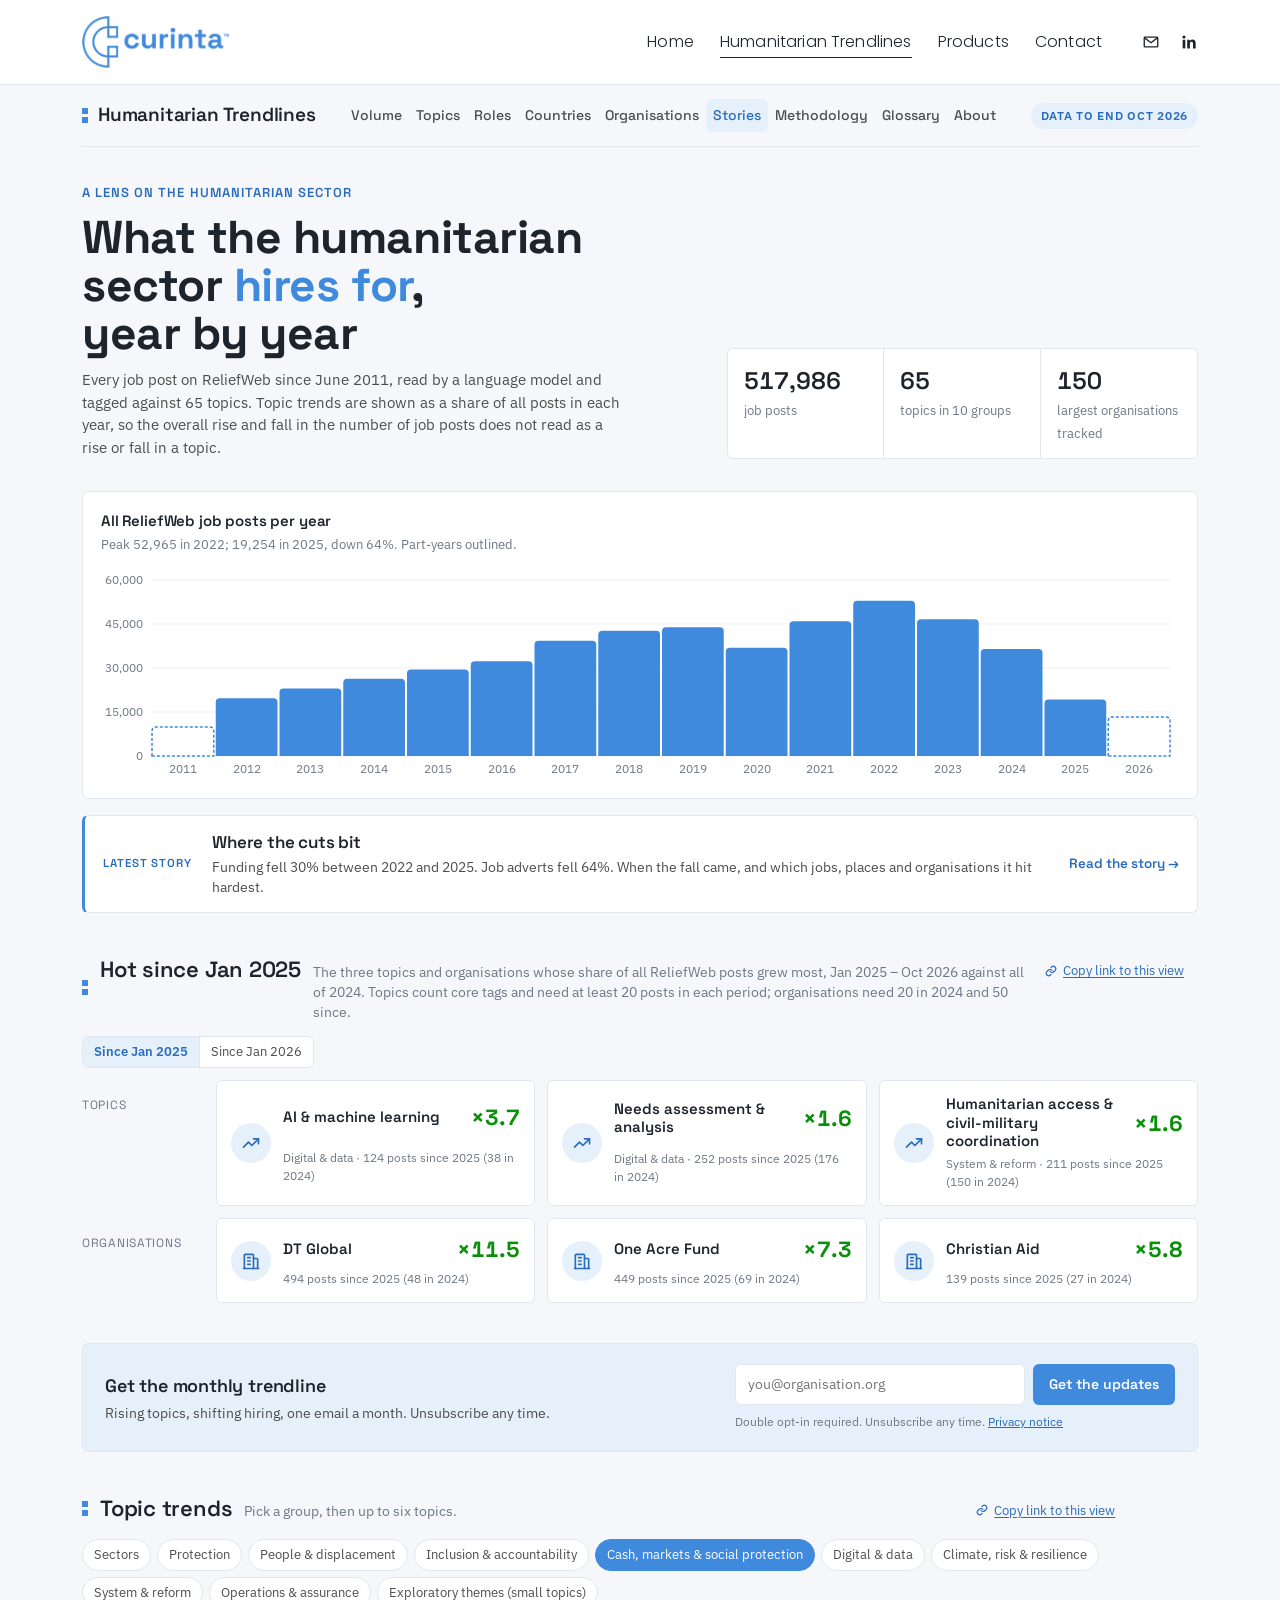
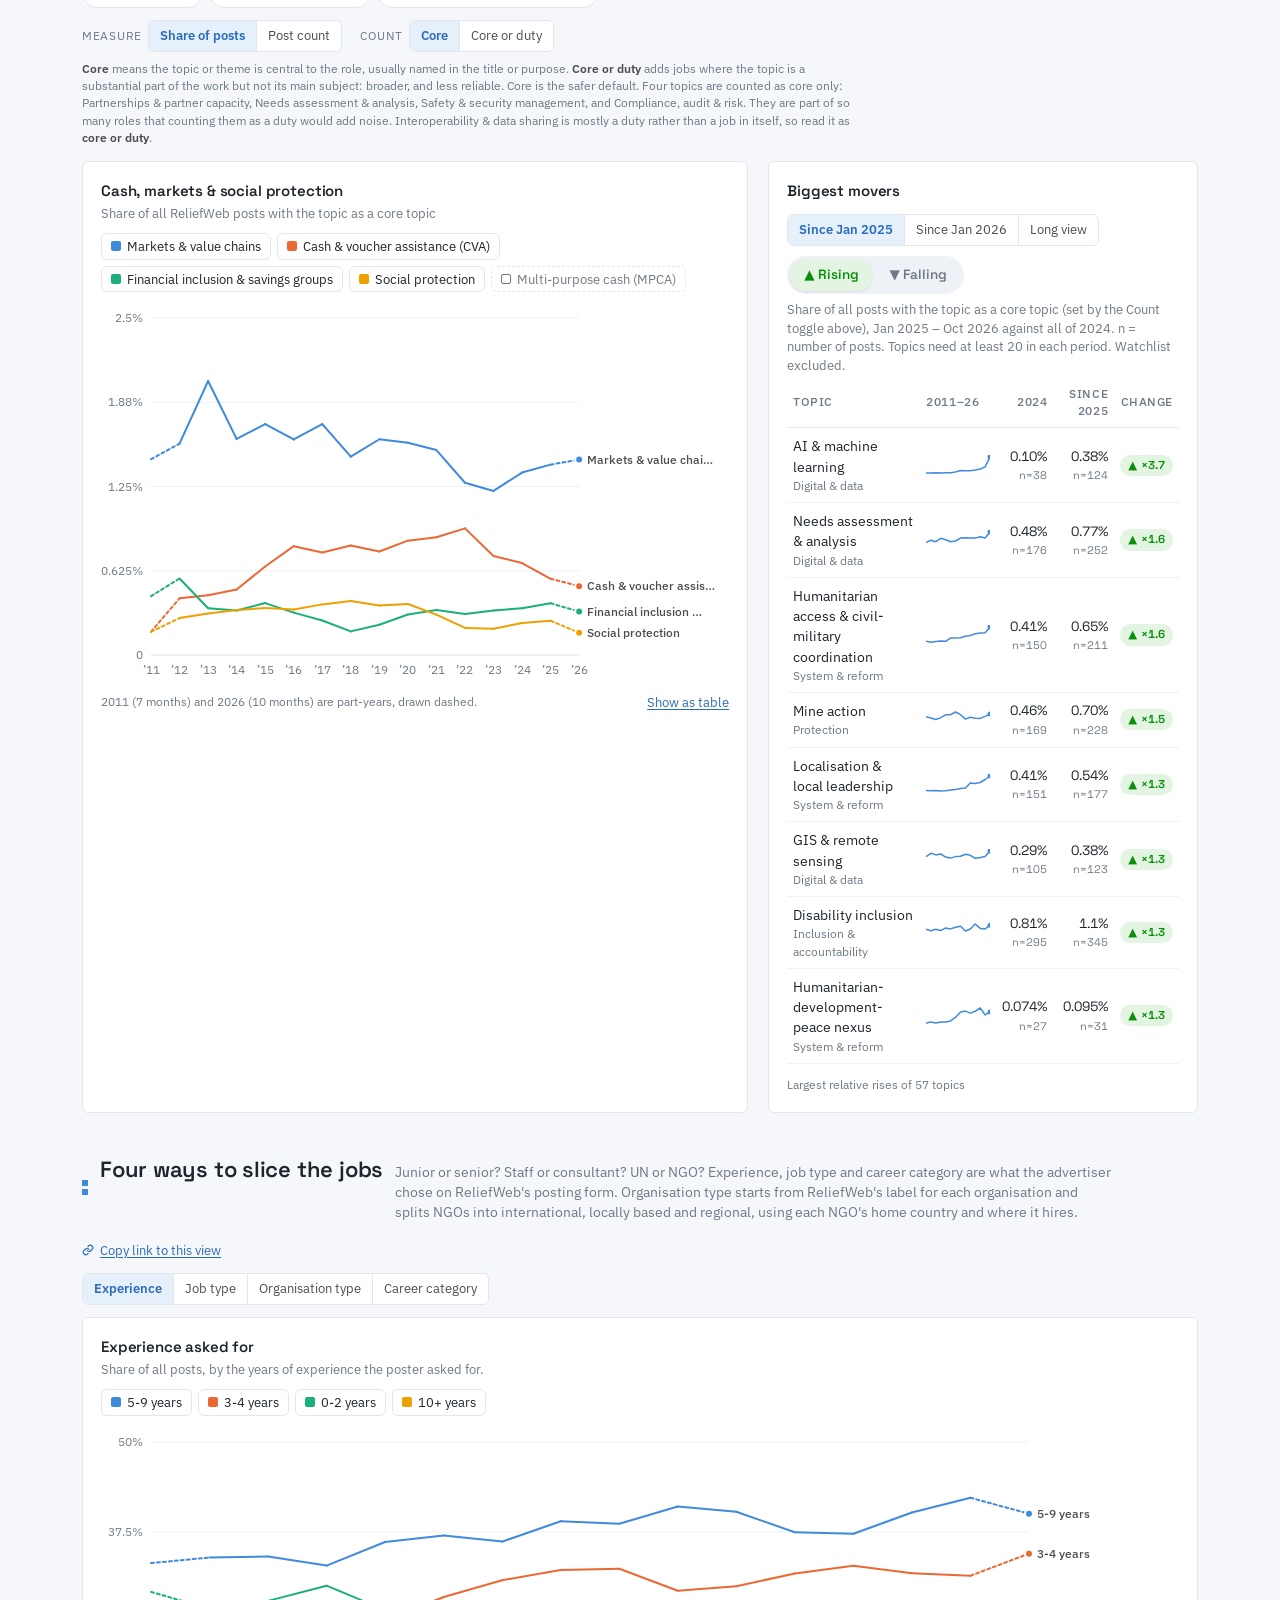
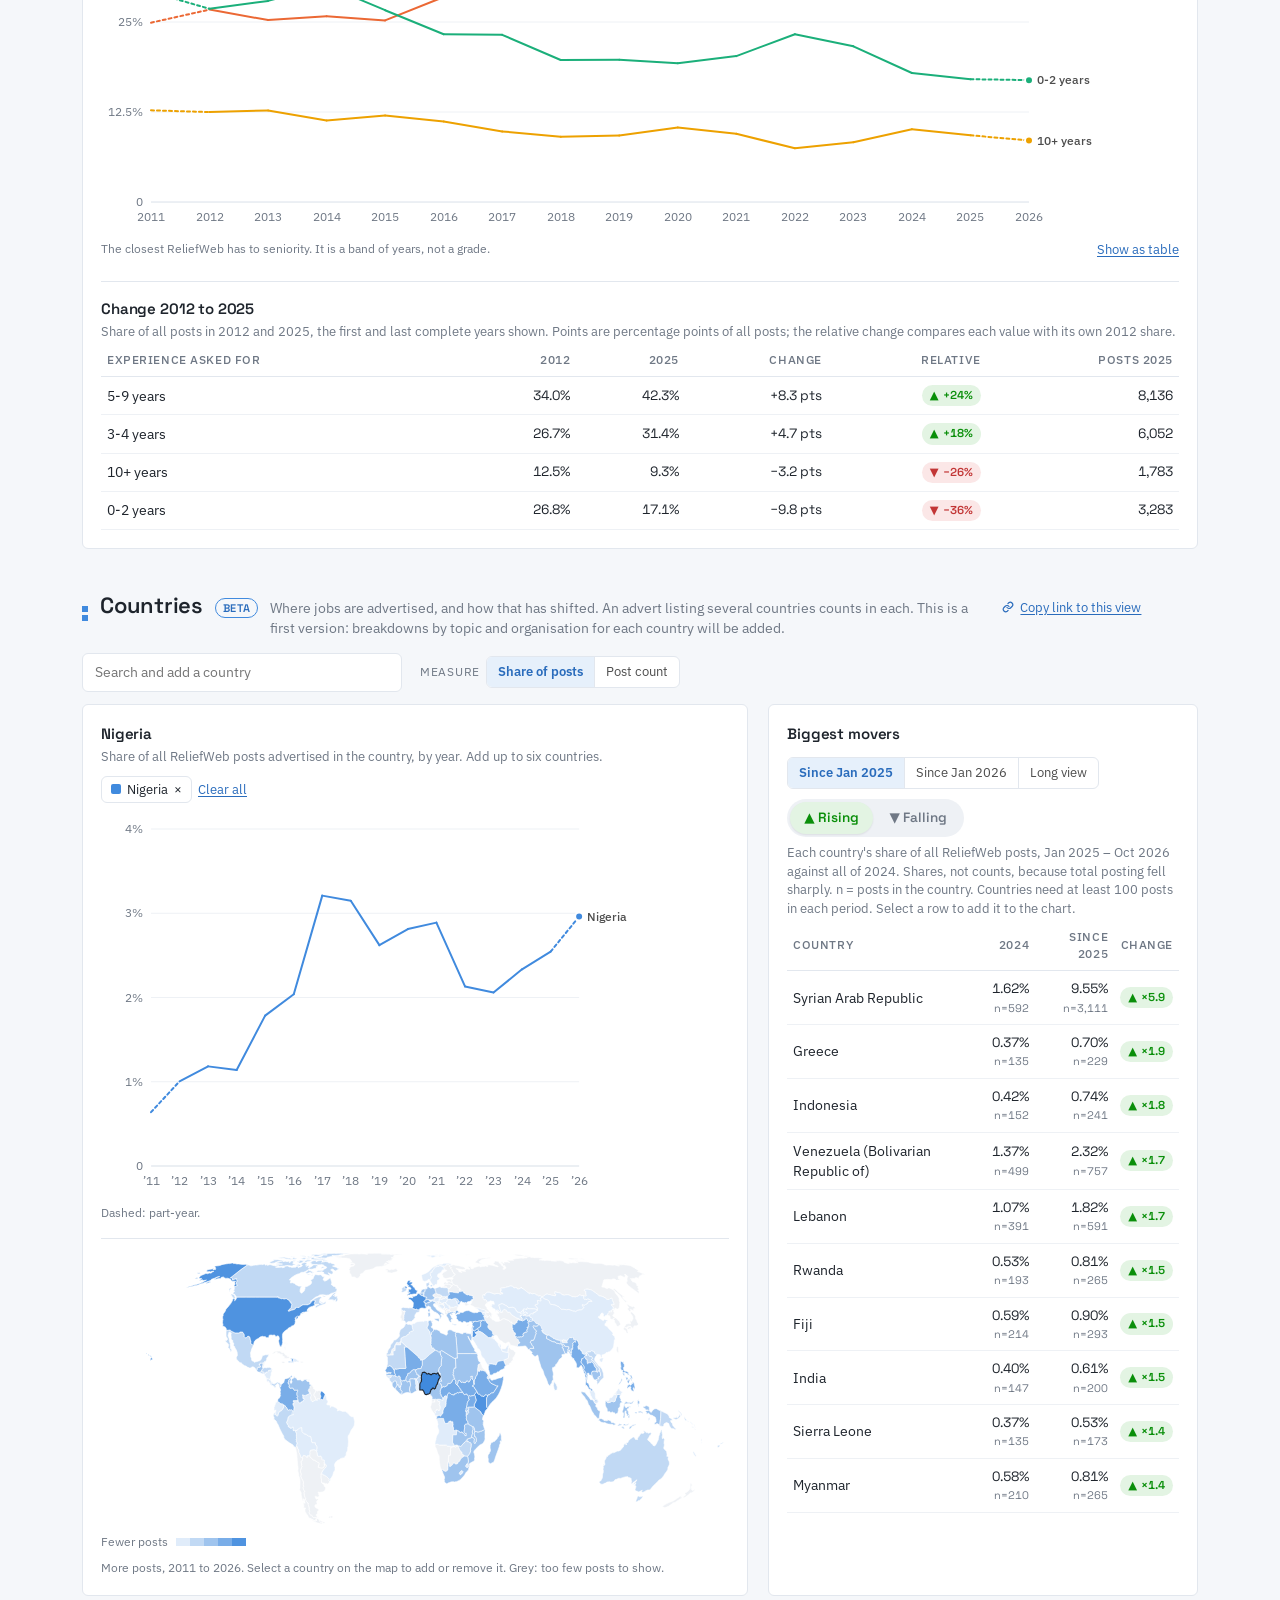
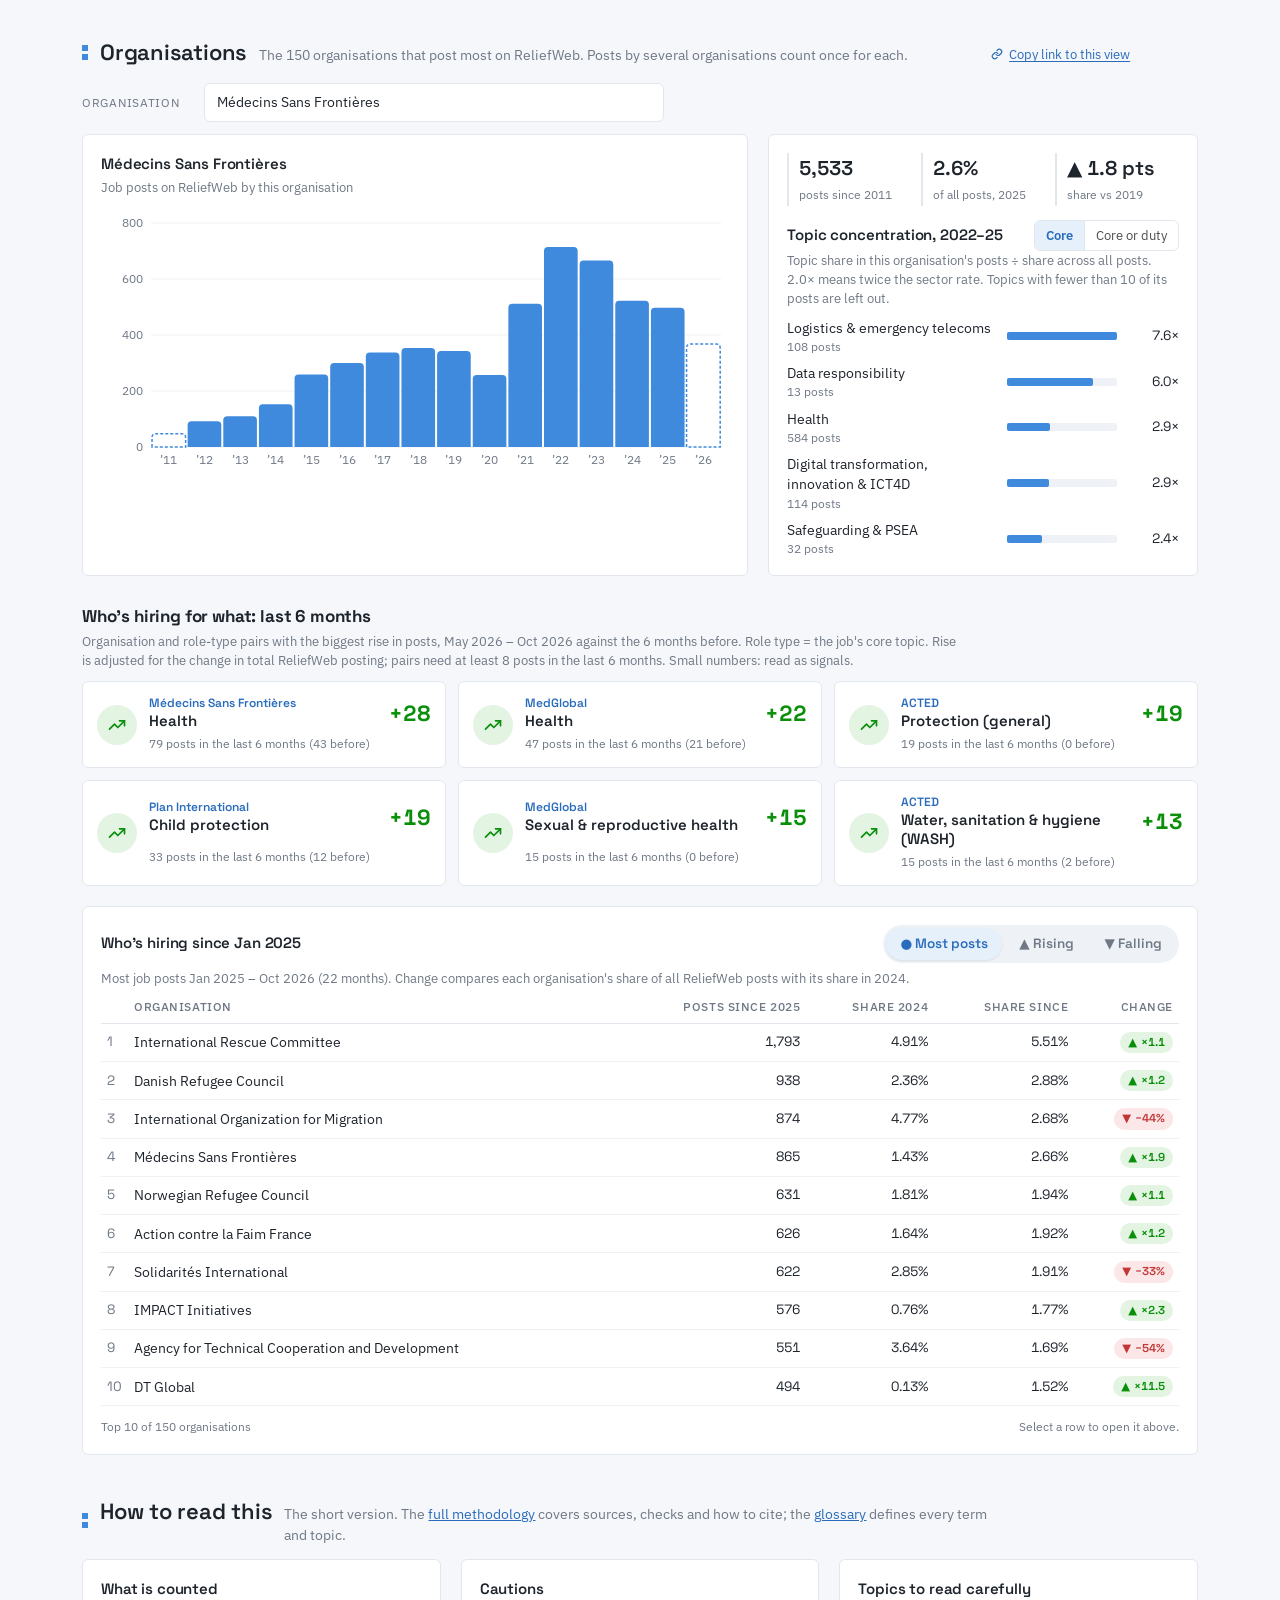
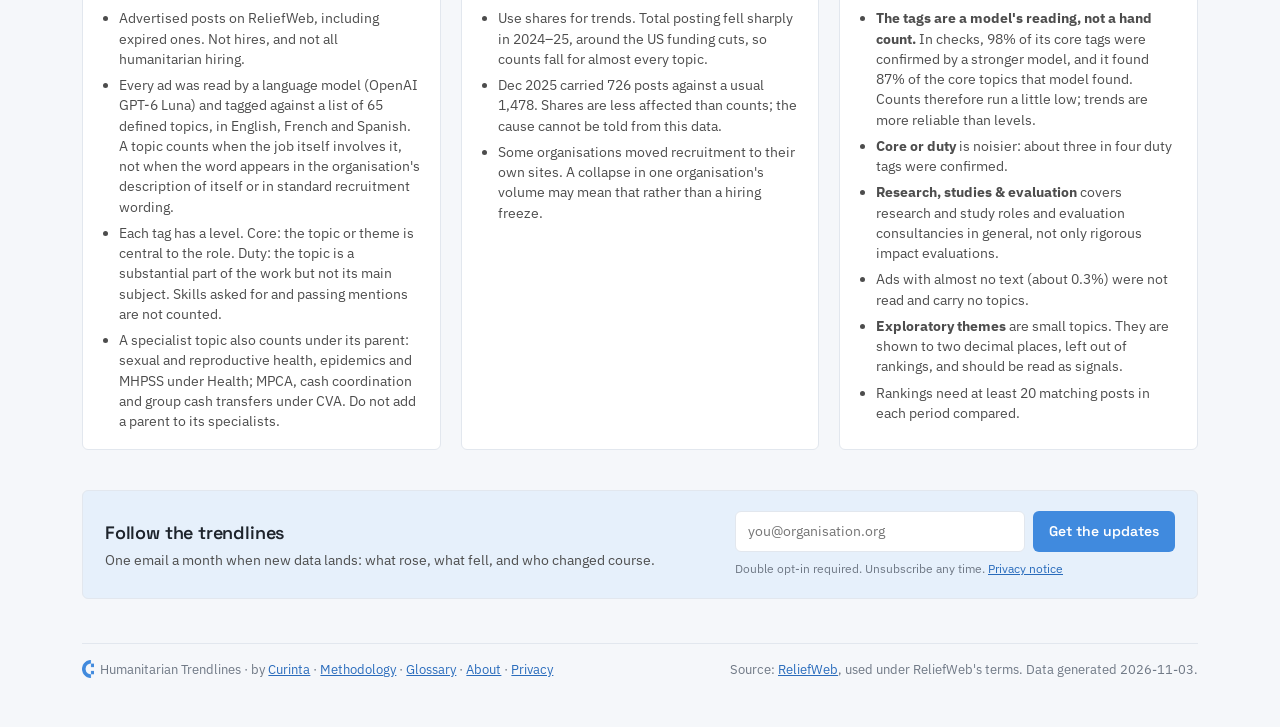
==== commit 23e21561: "Add story: Where the cuts bit, with Stories nav and dashboard card" ====
--- a/docs/index.html
+++ b/docs/index.html
@@ -218,6 +218,18 @@
 .method h3{font-size:15px;margin-bottom:8px}
 .method ul{margin:0;padding-left:18px;color:var(--ink-2);font-size:13.5px;display:grid;gap:6px}
 /* Monthly-update signup (posts to the MailerLite form "Trendlines signup") */
+.brand nav a.nav-hl,.brand nav a.nav-hl:hover{background:var(--accent-soft);color:var(--accent-ink)}
+.brand nav a.nav-hl:hover{filter:brightness(.96)}
+/* Nine links in the strip: tighter spacing keeps the data stamp on the same line at desktop width */
+.wrap .brand nav{gap:0}
+.wrap .brand nav a{padding:6px 7px}
+.storycard{margin-top:16px;display:grid;grid-template-columns:auto minmax(0,1fr) auto;gap:6px 20px;align-items:center;background:var(--surface);border:1px solid var(--line);border-left:3px solid var(--accent);border-radius:var(--r);padding:14px 18px;text-decoration:none;color:var(--ink)}
+.storycard:hover{background:var(--accent-soft)}
+.storycard .sc-k{font-family:var(--font-display);font-size:11.5px;font-weight:600;letter-spacing:.08em;text-transform:uppercase;color:var(--accent-ink)}
+.storycard .sc-t{display:block;font-family:var(--font-display);font-weight:600;font-size:17px;letter-spacing:-.01em}
+.storycard .sc-d{display:block;font-size:13.5px;color:var(--ink-2);margin-top:2px}
+.storycard .sc-go{font-family:var(--font-display);font-weight:600;font-size:13.5px;color:var(--accent-ink);white-space:nowrap}
+@media (max-width:640px){.storycard{grid-template-columns:minmax(0,1fr)}}
 .signup{margin-top:40px;display:grid;grid-template-columns:minmax(0,1fr) minmax(0,440px);gap:14px 32px;align-items:center;background:var(--accent-soft);border:1px solid var(--line);border-radius:var(--r);padding:20px 22px}
 .signup h3{font-size:18px;font-weight:600;margin-bottom:4px}
 .signup p{margin:0;color:var(--ink-2);font-size:13.5px}
@@ -303,7 +315,7 @@
 <div class="wrap">
   <header class="brand">
     <a class="prod" href="index.html" title="Reset all filters" onclick="try{localStorage.removeItem('tv3')}catch(e){}"><span class="pix" aria-hidden="true"></span>Humanitarian Trendlines</a>
-    <nav aria-label="Sections"><a href="#volume">Volume</a><a href="#topics">Topics</a><a href="#roles">Roles</a><a href="#countries">Countries</a><a href="#orgs">Organisations</a><a href="methodology.html">Methodology</a><a href="glossary.html">Glossary</a><a href="about.html">About</a></nav>
+    <nav aria-label="Sections"><a href="#volume">Volume</a><a href="#topics">Topics</a><a href="#roles">Roles</a><a href="#countries">Countries</a><a href="#orgs">Organisations</a><a href="where-the-cuts-bit.html" class="nav-hl">Stories</a><a href="methodology.html">Methodology</a><a href="glossary.html">Glossary</a><a href="about.html">About</a></nav>
     <span class="stamp" id="stamp">Data to end Oct 2026</span>
   </header>
 
@@ -327,6 +339,12 @@
       <div class="chart" id="volChart"></div>
     </div>
   </section>
+
+  <a class="storycard" href="where-the-cuts-bit.html">
+    <span class="sc-k">Latest story</span>
+    <span><span class="sc-t">Where the cuts bit</span><span class="sc-d">Funding fell 30% between 2022 and 2025. Job adverts fell 64%. When the fall came, and which jobs, places and organisations it hit hardest.</span></span>
+    <span class="sc-go">Read the story &rarr;</span>
+  </a>
 
   <section class="block" id="hot">
     <div class="sec-head"><span class="pix" aria-hidden="true"></span><h2>Hot <span class="recLab">since Jan 2025</span></h2>
